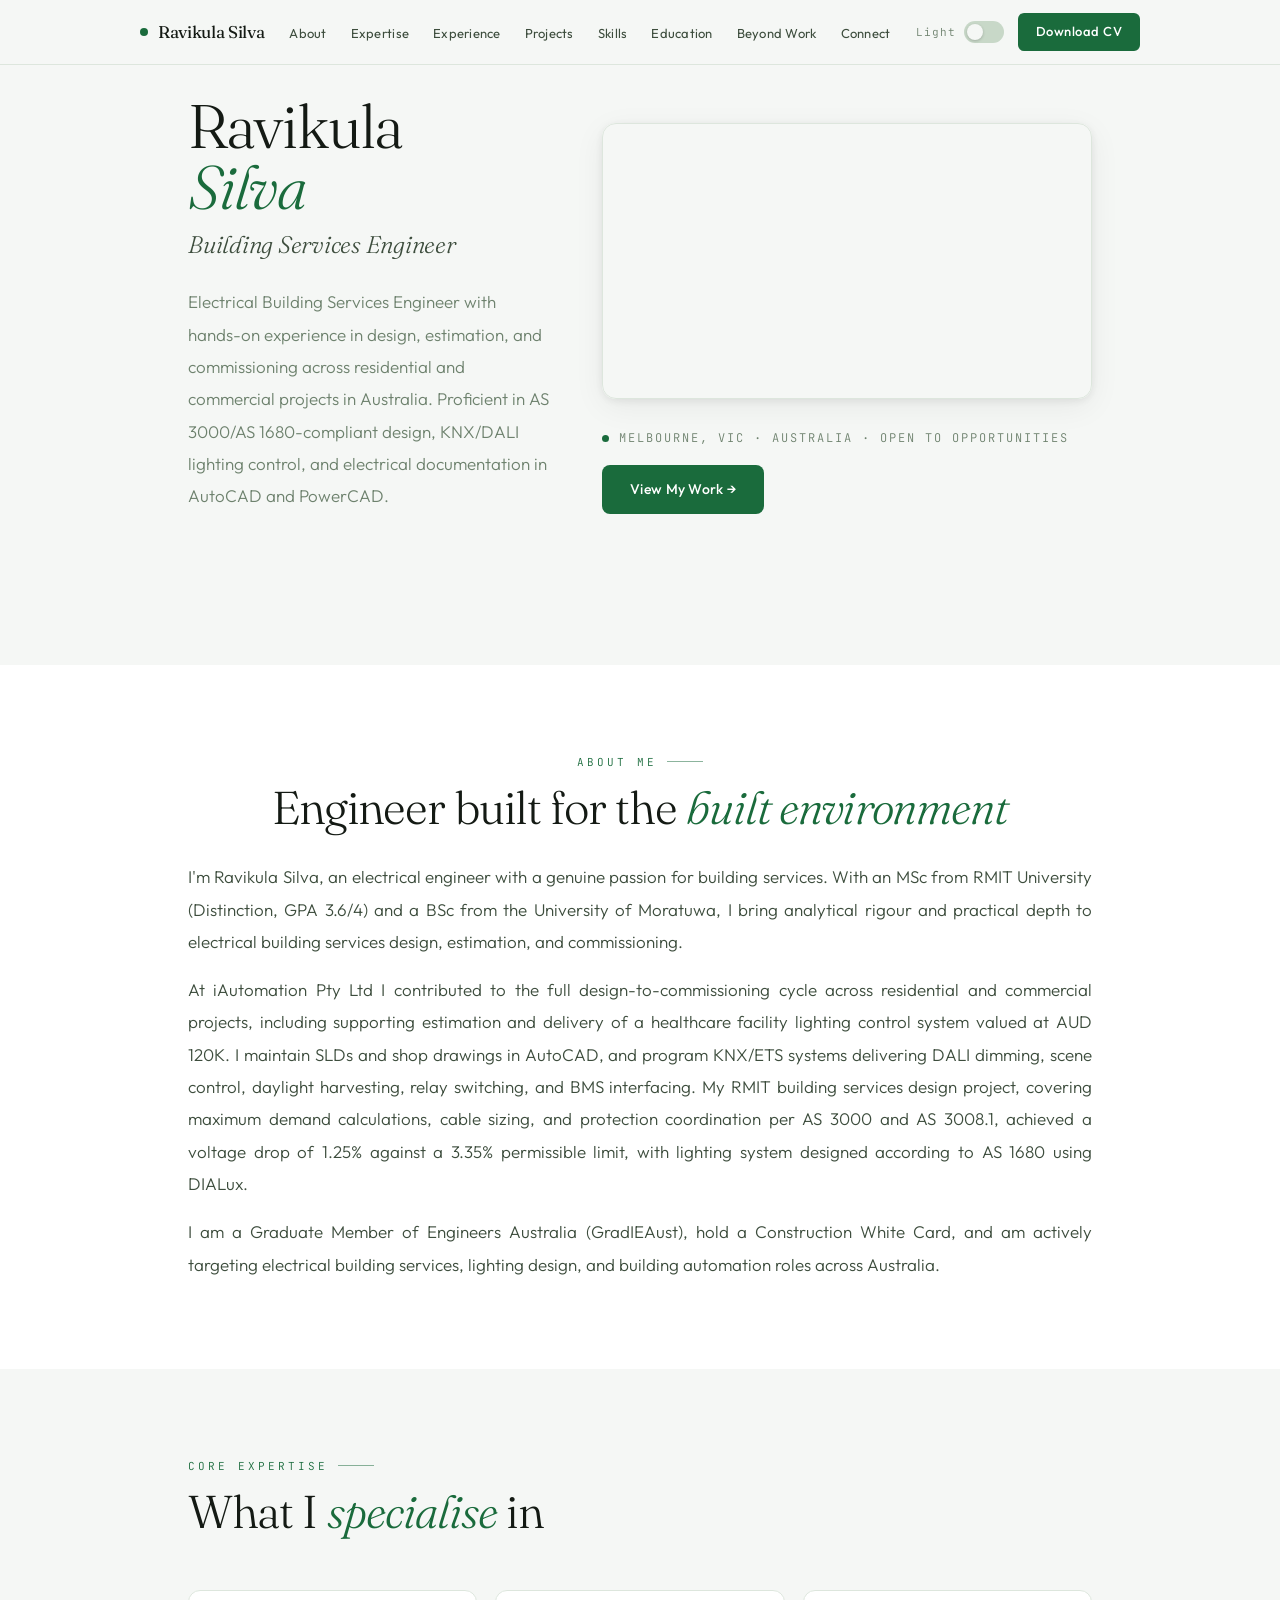
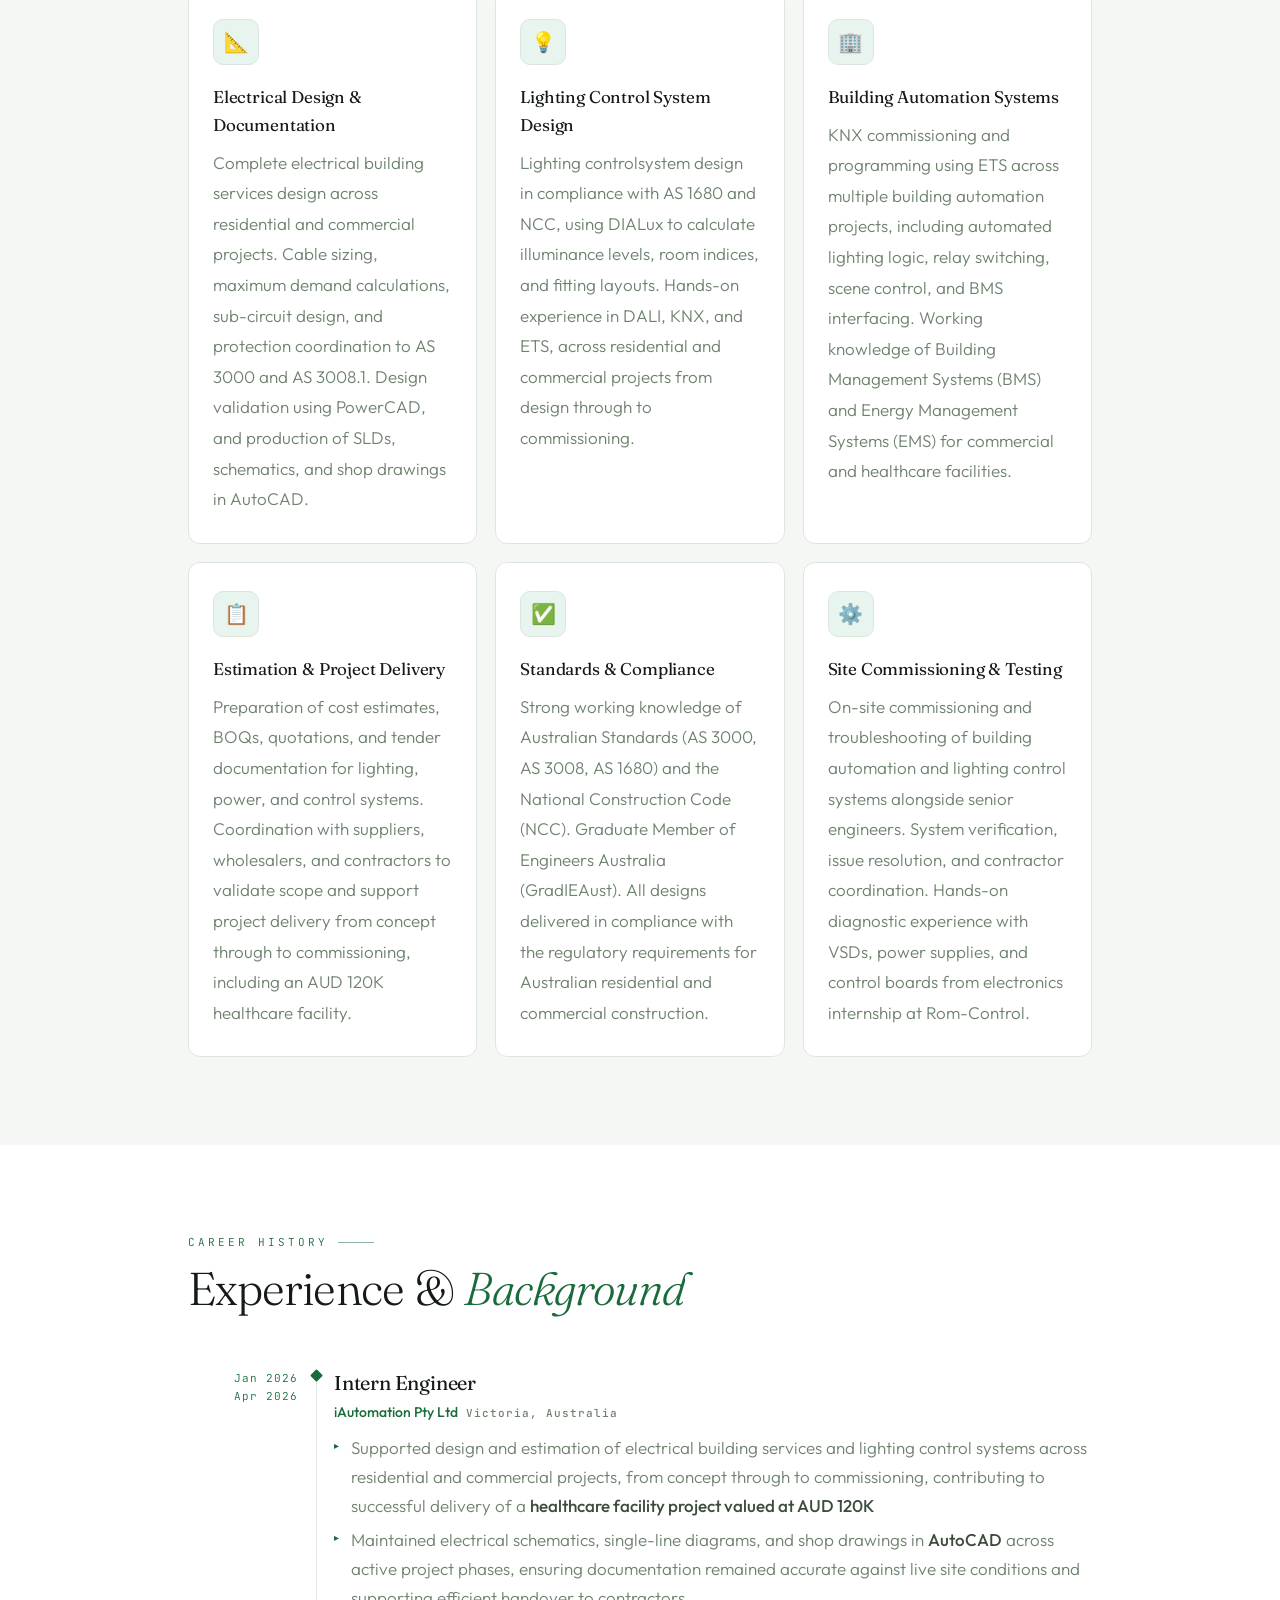
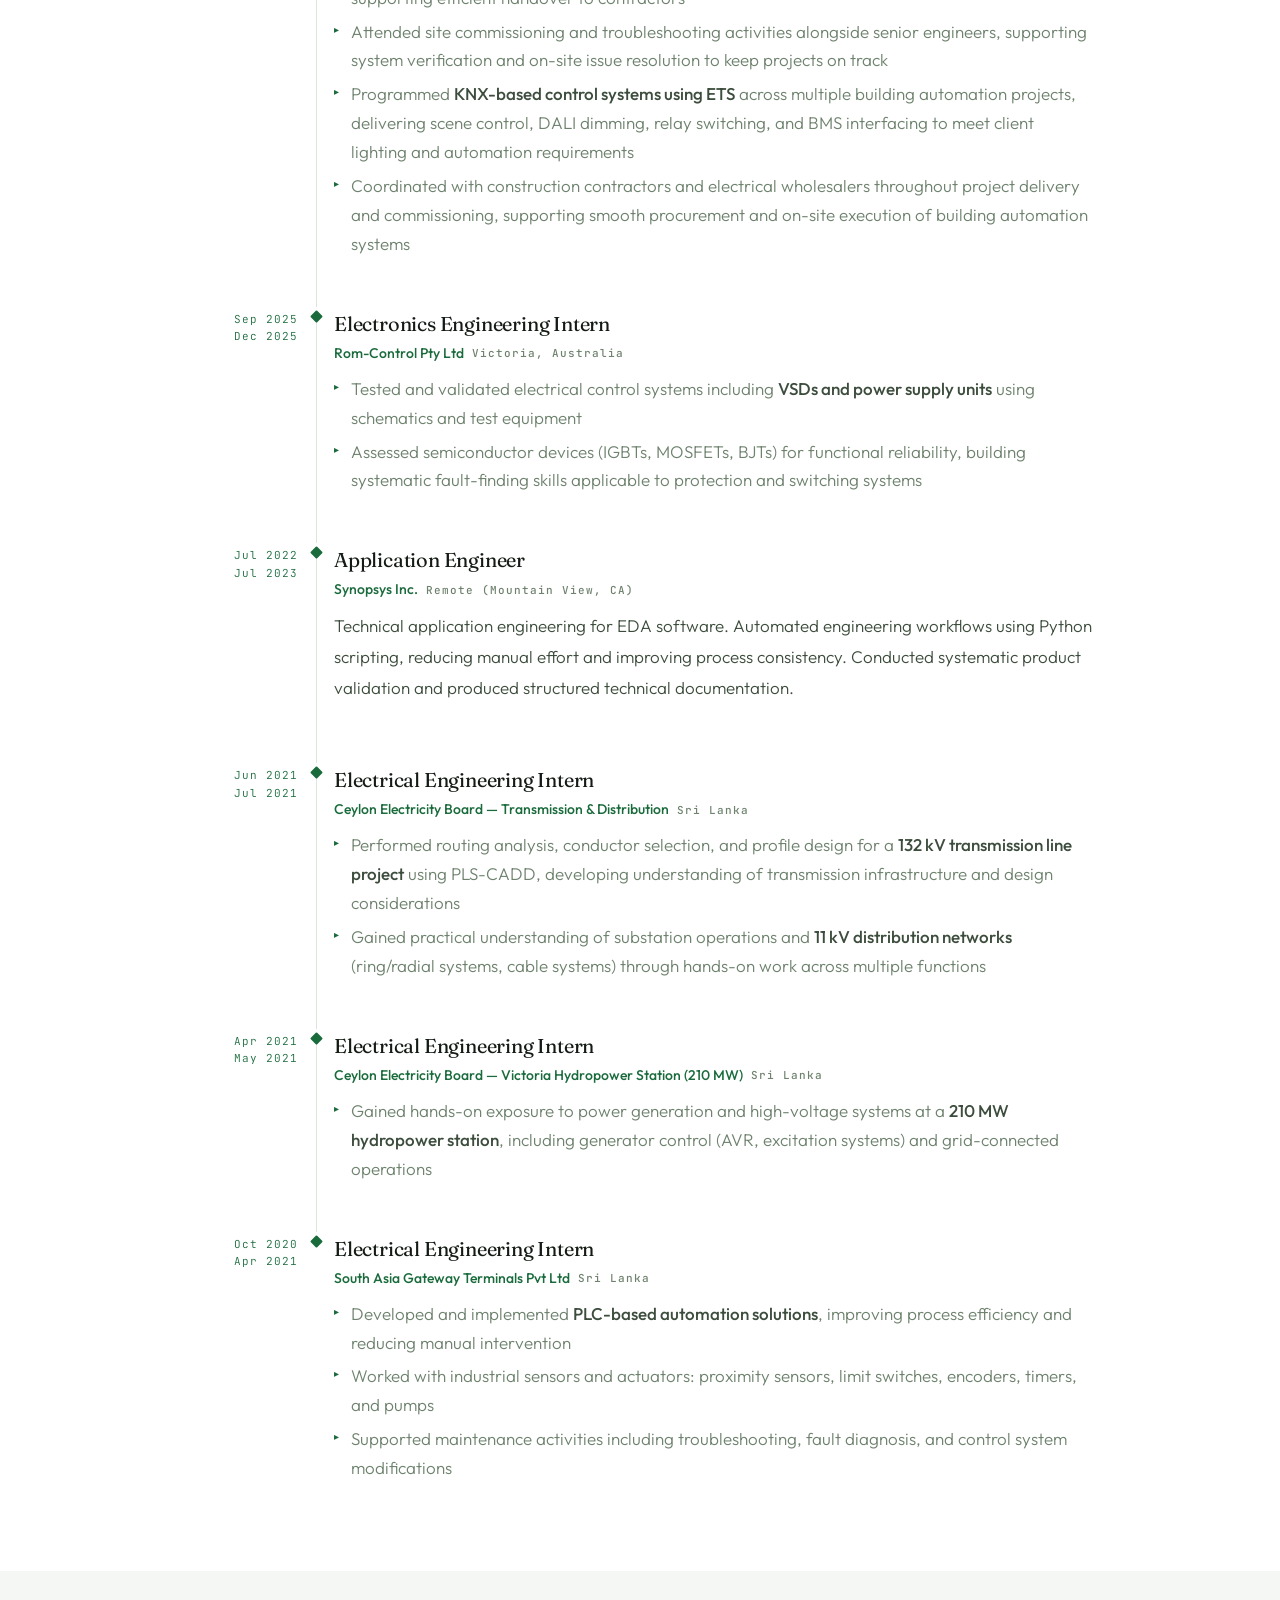
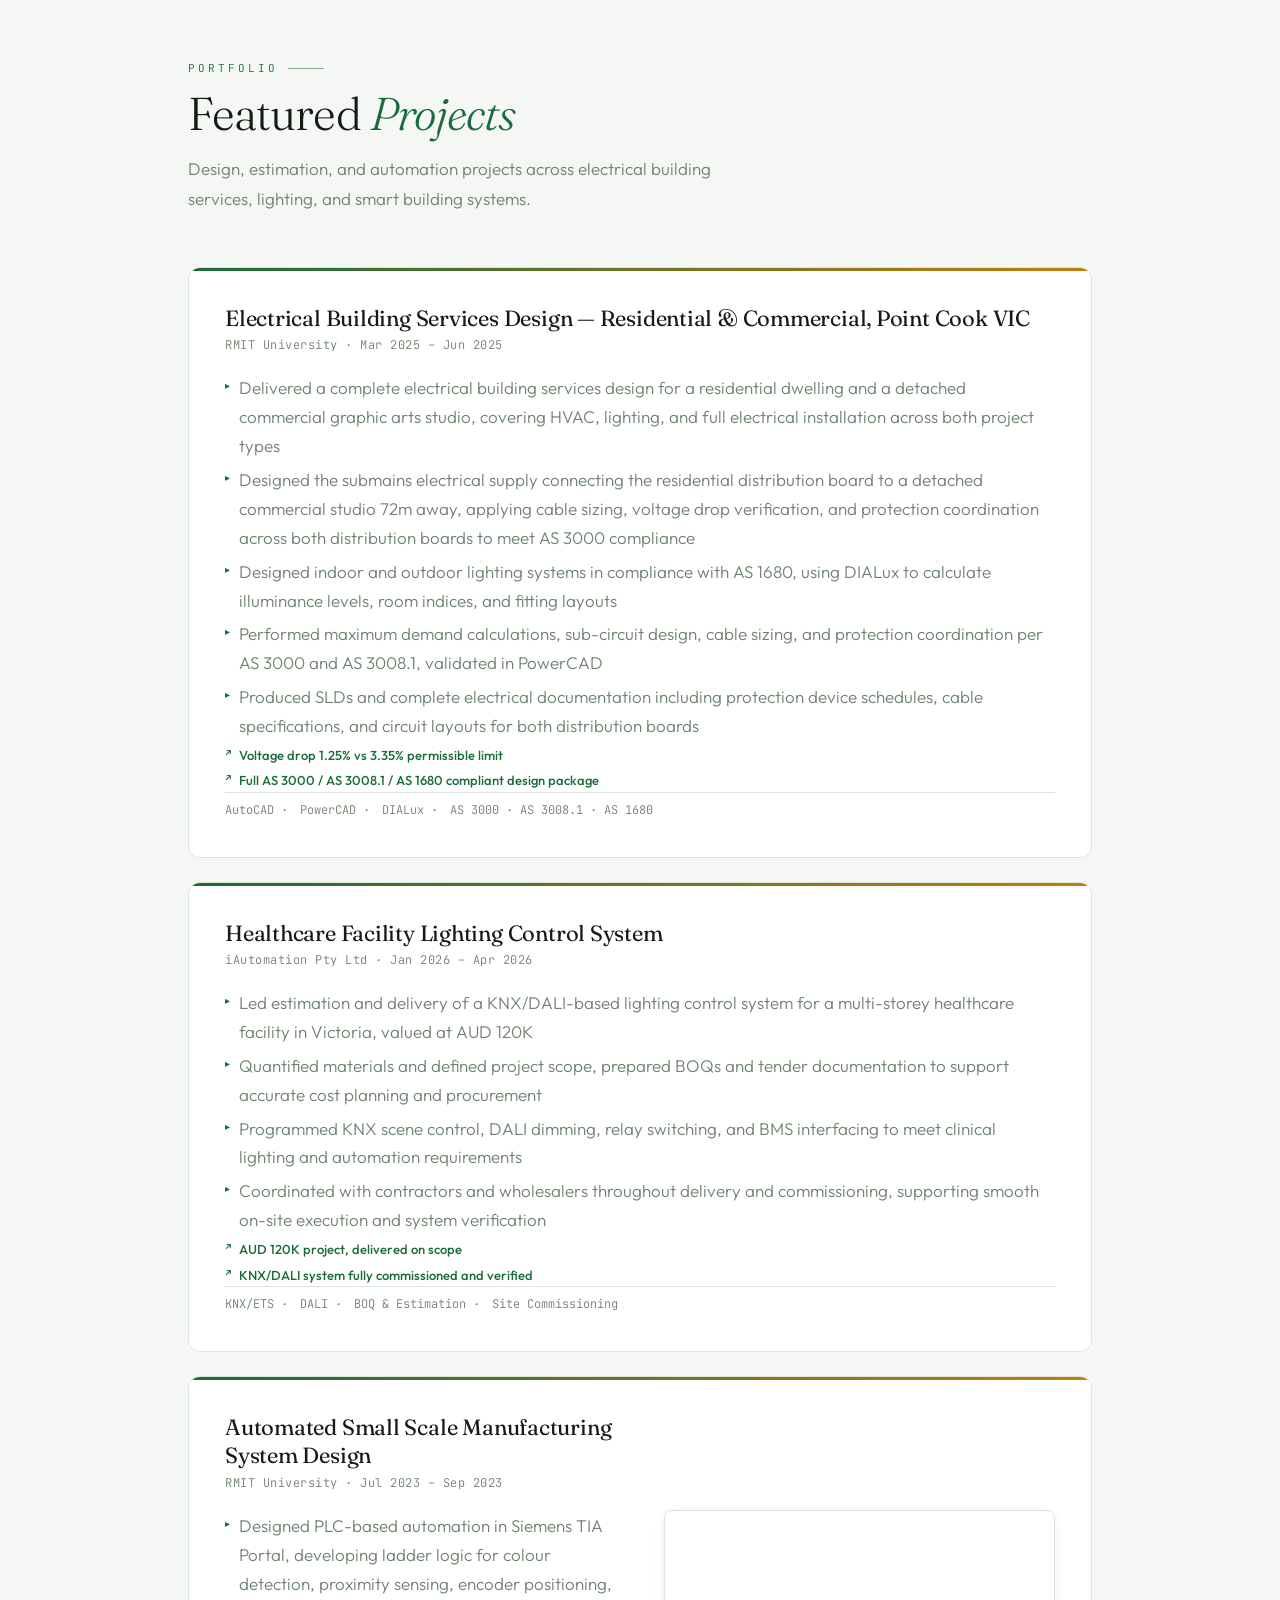
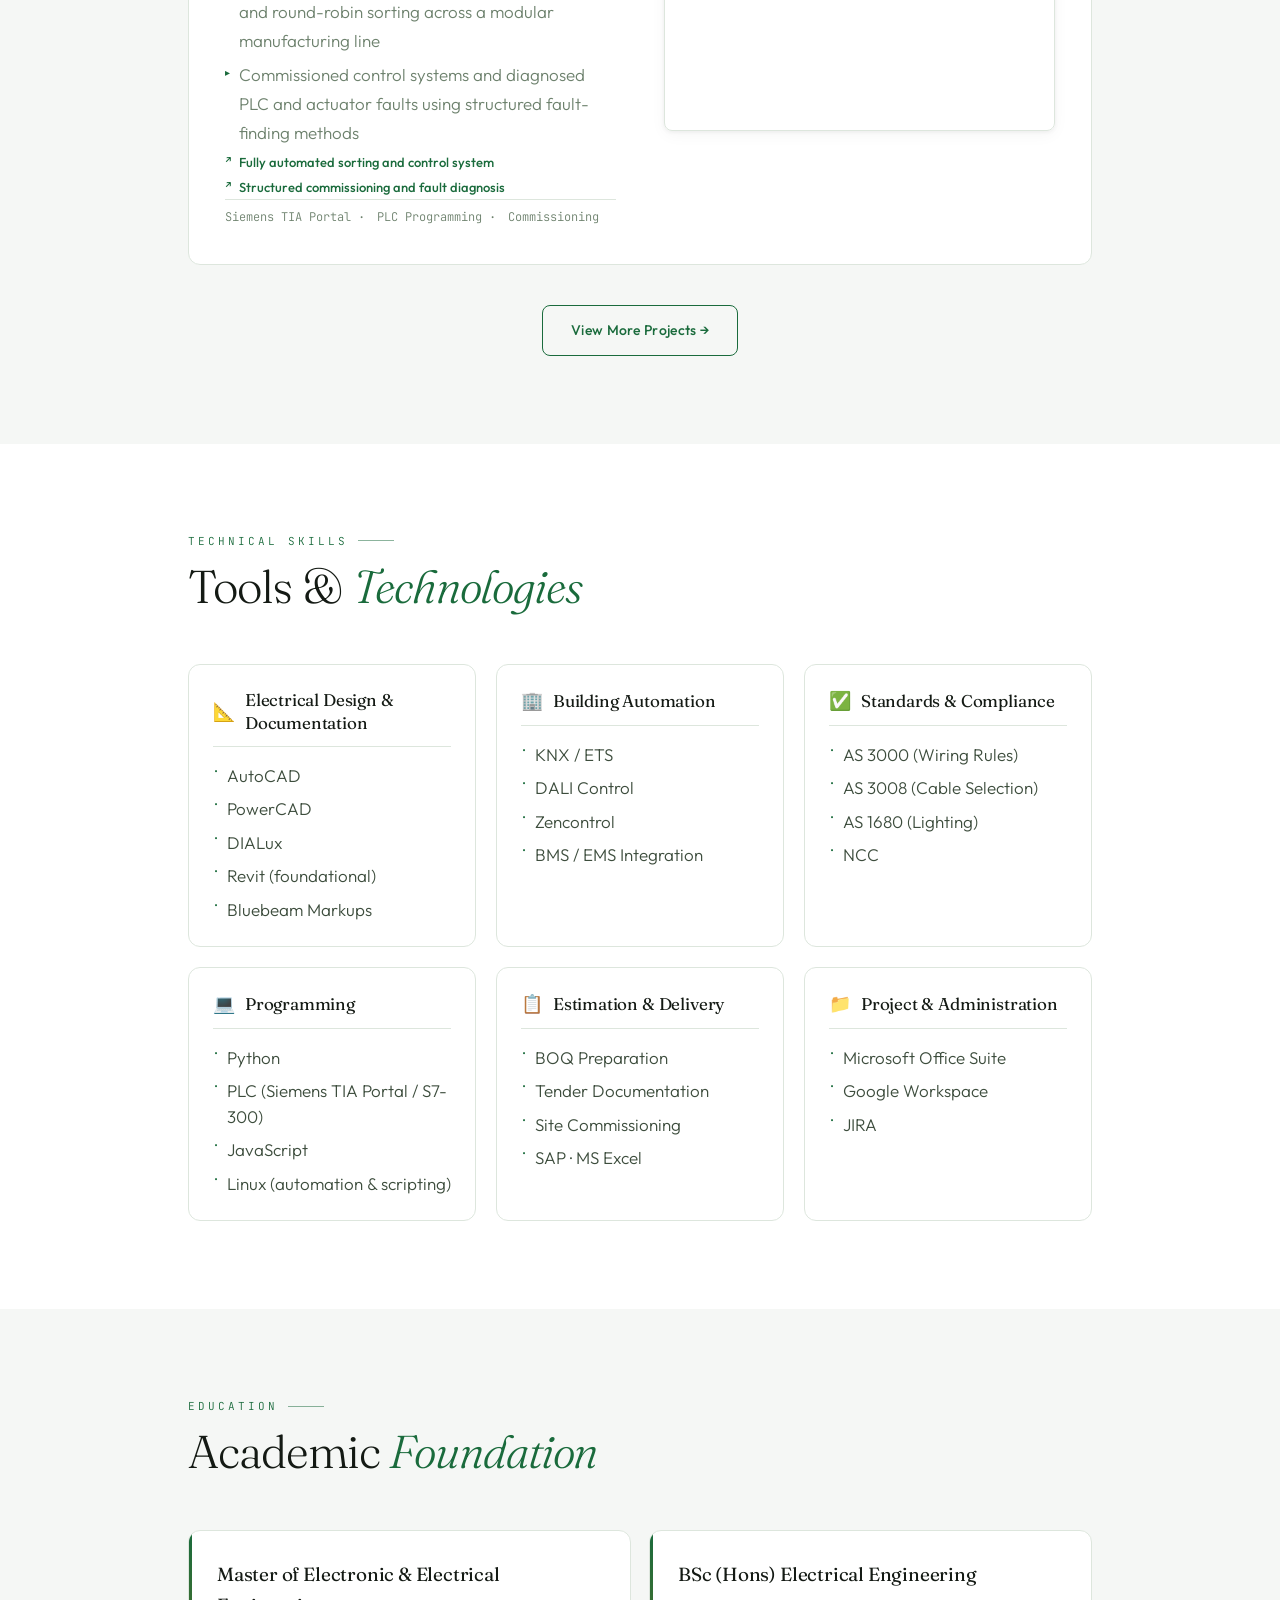
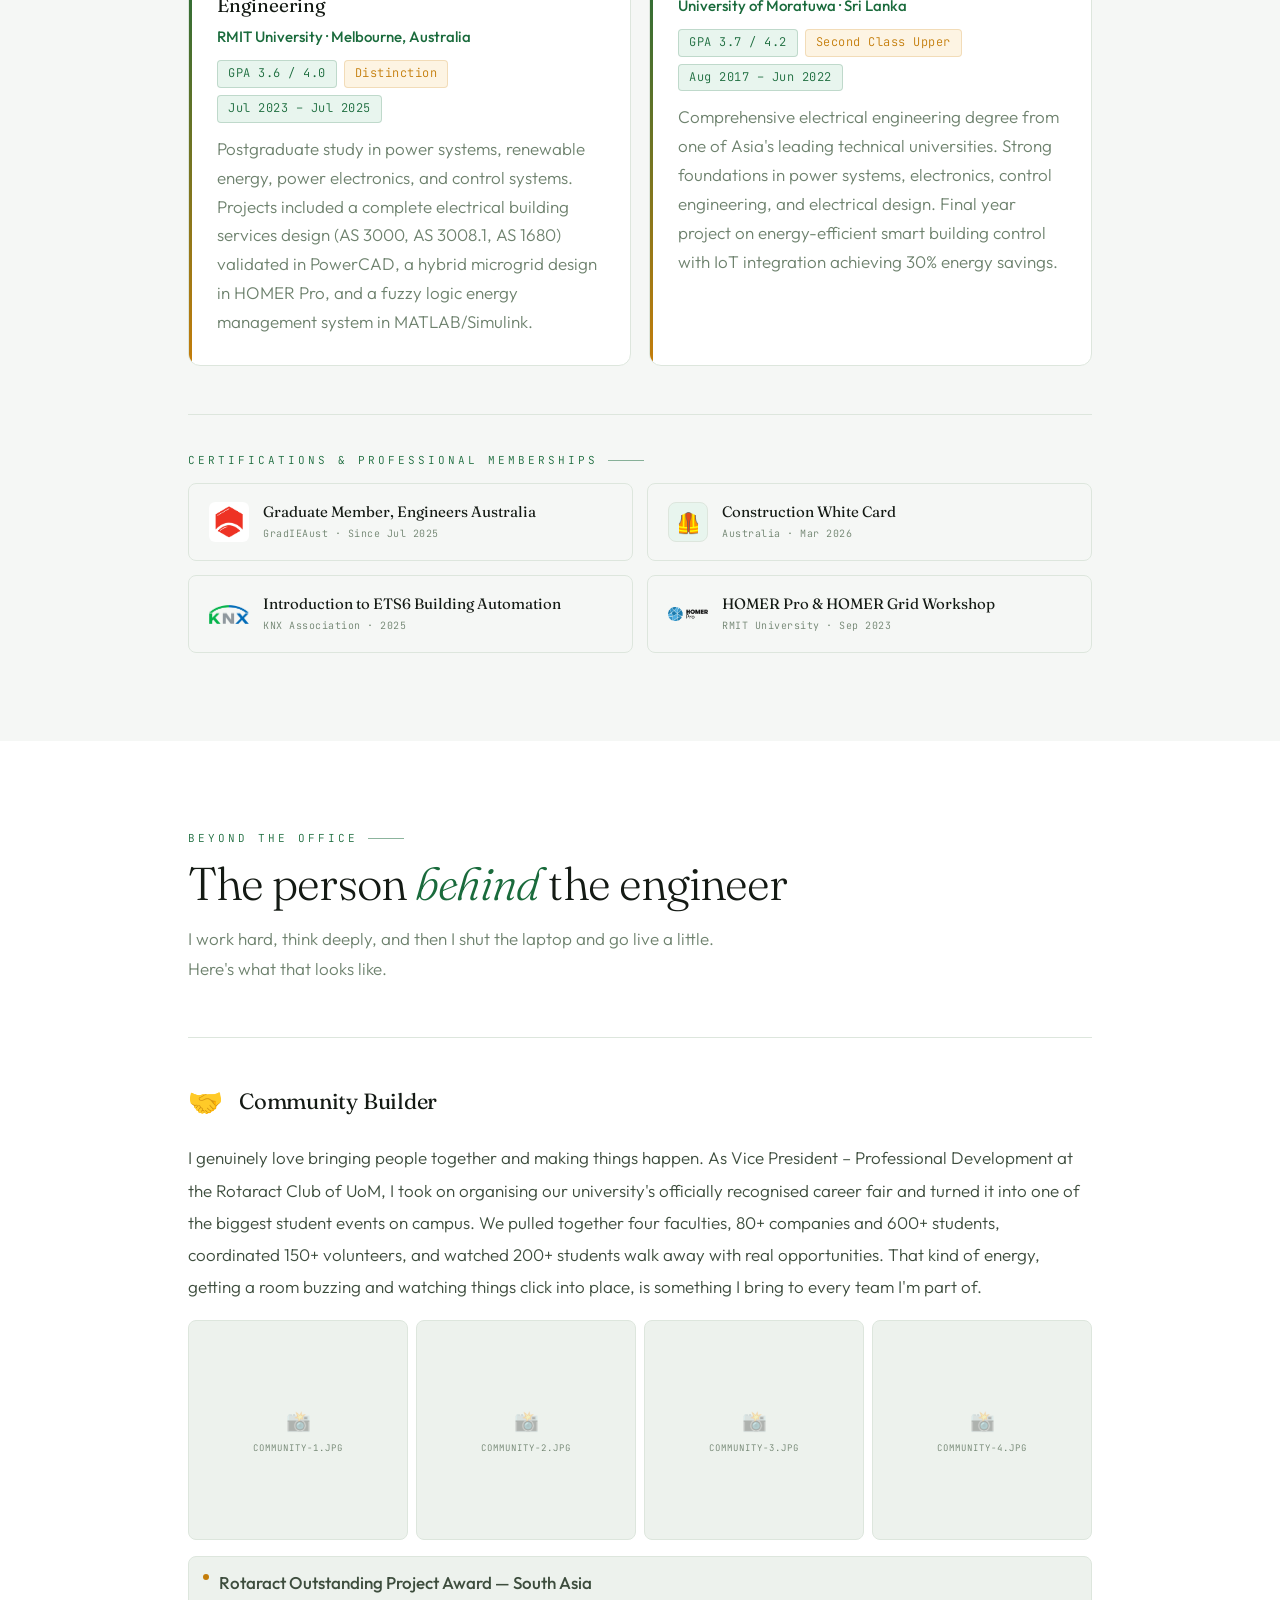
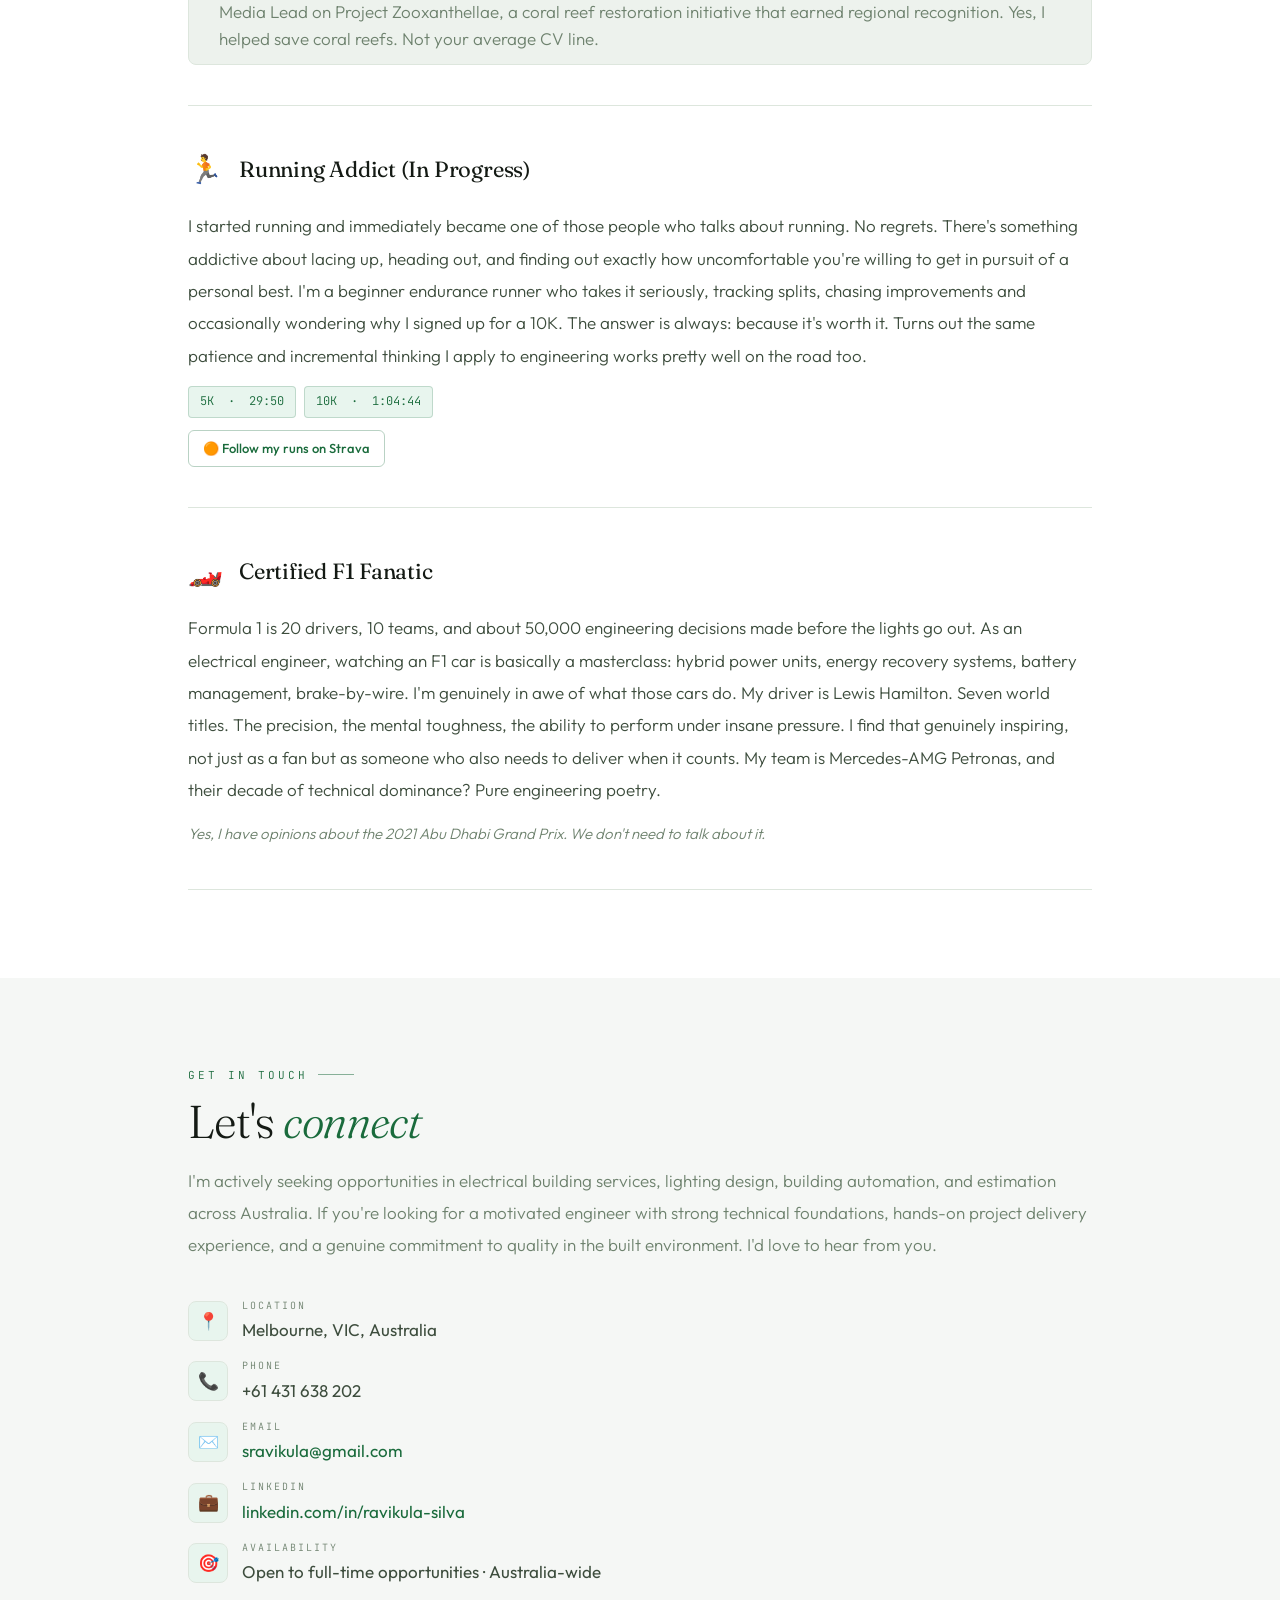
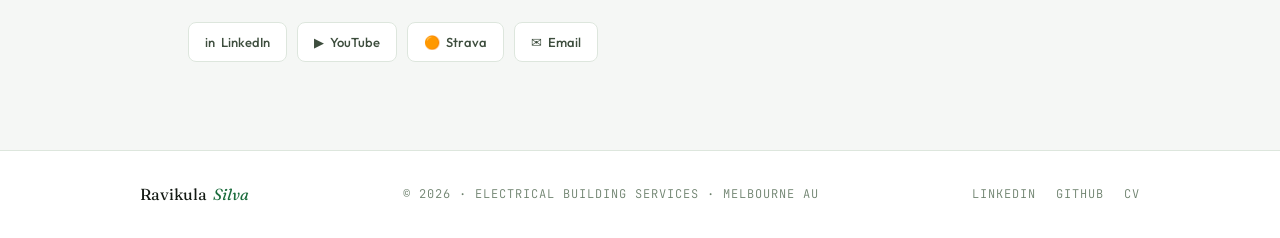
==== index.html @ 704f1482 "Remove GitHub link from connect section; replace mid-sentence em dashes" ====
<!DOCTYPE html>
<html lang="en" data-theme="light">
<head>
  <meta charset="UTF-8">
  <meta name="viewport" content="width=device-width, initial-scale=1.0">
  <title>Ravikula Silva — Electrical Building Services Engineer</title>
  <meta name="description" content="Ravikula Silva — Electrical Building Services Engineer. Melbourne, Australia. MSc RMIT Distinction. AutoCAD, DIALux, KNX/ETS, PowerCAD, AS 3000, AS 1680, NCC.">
  <link rel="preconnect" href="https://fonts.googleapis.com">
  <link href="https://fonts.googleapis.com/css2?family=Fraunces:ital,wght@0,300;0,400;0,600;1,300;1,400&family=Outfit:wght@300;400;500;600&family=JetBrains+Mono:wght@400;500&display=swap" rel="stylesheet">
  <link rel="stylesheet" href="styles.css">
</head>
<body>

<div id="prog"></div>

<!-- NAV -->
<nav id="mainNav">
  <div class="nav-inner">
    <a href="index.html" class="nav-logo" style="text-decoration:none;color:inherit">
      <div class="nav-logo-dot"></div>
      Ravikula Silva
    </a>
    <ul class="nav-links">
      <li><a href="#about">About</a></li>
      <li><a href="#expertise">Expertise</a></li>
      <li><a href="#experience">Experience</a></li>
      <li><a href="#projects">Projects</a></li>
      <li><a href="#skills">Skills</a></li>
      <li><a href="#education">Education</a></li>
      <li><a href="#beyond">Beyond Work</a></li>
      <li><a href="#connect">Connect</a></li>
    </ul>
    <div class="nav-right">
      <div class="theme-wrap">
        <span class="theme-lbl" id="themeLbl">Light</span>
        <button class="toggle" id="themeBtn" aria-label="Toggle theme"></button>
      </div>
      <a href="cv.pdf" target="_blank" class="nav-cv">Download CV</a>
      <button class="hamburger" id="ham" aria-label="Menu">
        <span></span><span></span><span></span>
      </button>
    </div>
  </div>
</nav>
<div class="mobile-nav" id="mobileNav">
  <a href="#about"      onclick="closeMob()">About</a>
  <a href="#expertise"  onclick="closeMob()">Expertise</a>
  <a href="#experience" onclick="closeMob()">Experience</a>
  <a href="#projects"   onclick="closeMob()">Projects</a>
  <a href="#skills"     onclick="closeMob()">Skills</a>
  <a href="#education"  onclick="closeMob()">Education</a>
  <a href="#beyond"     onclick="closeMob()">Beyond Work</a>
  <a href="#connect"    onclick="closeMob()">Connect</a>
</div>


<!-- HERO -->
<section style="padding-top:0" id="home">
  <div class="container">
    <div class="hero">
      <div class="hero-left">
        <h1 class="hero-name">Ravikula<br><em>Silva</em></h1>
        <p class="hero-role"> Building Services Engineer</p>
        <p class="hero-desc">Electrical Building Services Engineer with hands-on experience in design, estimation, and commissioning across residential and commercial projects in Australia. Proficient in AS 3000/AS 1680-compliant design, KNX/DALI lighting control, and electrical documentation in AutoCAD and PowerCAD.</p>
      </div>
      <div class="hero-right">
        <div class="hero-video-wrap">
          <iframe
            width="100%"
            style="aspect-ratio:16/9;display:block"
            src="https://www.youtube.com/embed/LkDC4Zc4NE4"
            frameborder="0"
            allow="accelerometer; autoplay; clipboard-write; encrypted-media; gyroscope; picture-in-picture"
            allowfullscreen>
          </iframe>
        </div>
        <div class="hero-video-footer">
          <div class="hero-eyebrow">
            <div class="loc-dot"></div>
            <span class="hero-eyebrow-txt">Melbourne, VIC · Australia · Open to opportunities</span>
          </div>
          <a href="#projects" class="btn-p">View My Work &rarr;</a>
        </div>
      </div>
    </div>
  </div>
</section>


<!-- ABOUT -->
<section class="about-bg" id="about">
  <div class="container">
    <div class="reveal">
      <div class="eyebrow">About Me</div>
      <h2 class="sec-title">Engineer built for the <em>built environment</em></h2>
    </div>
    <div class="about-text reveal" style="margin-top:28px; transition-delay:.1s">
      <p>I'm Ravikula Silva, an electrical engineer with a genuine passion for building services. With an MSc from RMIT University (Distinction, GPA 3.6/4) and a BSc from the University of Moratuwa, I bring analytical rigour and practical depth to electrical building services design, estimation, and commissioning.</p>
      <p>At iAutomation Pty Ltd I contributed to the full design-to-commissioning cycle across residential and commercial projects, including supporting estimation and delivery of a healthcare facility lighting control system valued at AUD 120K. I maintain SLDs and shop drawings in AutoCAD, and program KNX/ETS systems delivering DALI dimming, scene control, daylight harvesting, relay switching, and BMS interfacing. 
        My RMIT building services design project, covering maximum demand calculations, cable sizing, and protection coordination per AS 3000 and AS 3008.1, achieved a voltage drop of 1.25% against a 3.35% permissible limit, with lighting system designed according to AS 1680 using DIALux.</p>
      <p>I am a Graduate Member of Engineers Australia (GradIEAust), hold a Construction White Card, and am actively targeting electrical building services, lighting design, and building automation roles across Australia.</p>
    </div>
  </div>
</section>


<!-- EXPERTISE -->
<section class="exp-bg" id="expertise">
  <div class="container">
    <div class="reveal">
      <div class="eyebrow">Core Expertise</div>
      <h2 class="sec-title">What I <em>specialise</em> in</h2>
    </div>
    <div class="exp-grid">
      <div class="exp-card reveal">
        <div class="exp-icon">📐</div>
        <div class="exp-title">Electrical Design &amp; Documentation</div>
        <p class="exp-desc">Complete electrical building services design across residential and commercial projects. Cable sizing, maximum demand calculations, sub-circuit design, and protection coordination to AS 3000 and AS 3008.1. Design validation using PowerCAD, and production of SLDs, schematics, and shop drawings in AutoCAD.</p>
      </div>
      <div class="exp-card reveal" style="transition-delay:.08s">
        <div class="exp-icon">💡</div>
        <div class="exp-title">Lighting Control System Design</div>
        <p class="exp-desc">Lighting controlsystem design in compliance with AS 1680 and NCC, using DIALux to calculate illuminance levels, room indices, and fitting layouts. Hands-on experience in DALI, KNX, and ETS, across residential and commercial projects from design through to commissioning.</p>
      </div>
      <div class="exp-card reveal" style="transition-delay:.16s">
        <div class="exp-icon">🏢</div>
        <div class="exp-title">Building Automation Systems</div>
        <p class="exp-desc">KNX commissioning and programming using ETS across multiple building automation projects, including automated lighting logic, relay switching, scene control, and BMS interfacing. Working knowledge of Building Management Systems (BMS) and Energy Management Systems (EMS) for commercial and healthcare facilities.</p>
      </div>
      <div class="exp-card reveal" style="transition-delay:.04s">
        <div class="exp-icon">📋</div>
        <div class="exp-title">Estimation &amp; Project Delivery</div>
        <p class="exp-desc">Preparation of cost estimates, BOQs, quotations, and tender documentation for lighting, power, and control systems. Coordination with suppliers, wholesalers, and contractors to validate scope and support project delivery from concept through to commissioning, including an AUD 120K healthcare facility.</p>
      </div>
      <div class="exp-card reveal" style="transition-delay:.12s">
        <div class="exp-icon">✅</div>
        <div class="exp-title">Standards &amp; Compliance</div>
        <p class="exp-desc">Strong working knowledge of Australian Standards (AS 3000, AS 3008, AS 1680) and the National Construction Code (NCC). Graduate Member of Engineers Australia (GradIEAust). All designs delivered in compliance with the regulatory requirements for Australian residential and commercial construction.</p>
      </div>
      <div class="exp-card reveal" style="transition-delay:.20s">
        <div class="exp-icon">⚙️</div>
        <div class="exp-title">Site Commissioning &amp; Testing</div>
        <p class="exp-desc">On-site commissioning and troubleshooting of building automation and lighting control systems alongside senior engineers. System verification, issue resolution, and contractor coordination. Hands-on diagnostic experience with VSDs, power supplies, and control boards from electronics internship at Rom-Control.</p>
      </div>
    </div>
  </div>
</section>


<!-- EXPERIENCE -->
<section class="tl-bg" id="experience">
  <div class="container">
    <div class="reveal">
      <div class="eyebrow">Career History</div>
      <h2 class="sec-title">Experience &amp; <em>Background</em></h2>
    </div>
    <div class="timeline">

      <div class="tl-item reveal">
        <div class="tl-left">
          <div class="tl-date">Jan 2026<br>Apr 2026</div>
          <div class="tl-diamond"></div>
        </div>
        <div class="tl-right">
          <div class="tl-role">Intern Engineer</div>
          <div class="tl-company">iAutomation Pty Ltd <span class="tl-loc">Victoria, Australia</span></div>
          <div class="tl-pts">
            <div class="tl-pt">Supported design and estimation of electrical building services and lighting control systems across residential and commercial projects, from concept through to commissioning, contributing to successful delivery of a <strong>healthcare facility project valued at AUD 120K</strong></div>
            <div class="tl-pt">Maintained electrical schematics, single-line diagrams, and shop drawings in <strong>AutoCAD</strong> across active project phases, ensuring documentation remained accurate against live site conditions and supporting efficient handover to contractors</div>
            <div class="tl-pt">Attended site commissioning and troubleshooting activities alongside senior engineers, supporting system verification and on-site issue resolution to keep projects on track</div>
            <div class="tl-pt">Programmed <strong>KNX-based control systems using ETS</strong> across multiple building automation projects, delivering scene control, DALI dimming, relay switching, and BMS interfacing to meet client lighting and automation requirements</div>
            <div class="tl-pt">Coordinated with construction contractors and electrical wholesalers throughout project delivery and commissioning, supporting smooth procurement and on-site execution of building automation systems</div>
          </div>
        </div>
      </div>

      <div class="tl-item reveal">
        <div class="tl-left">
          <div class="tl-date">Sep 2025<br>Dec 2025</div>
          <div class="tl-diamond"></div>
        </div>
        <div class="tl-right">
          <div class="tl-role">Electronics Engineering Intern</div>
          <div class="tl-company">Rom-Control Pty Ltd <span class="tl-loc">Victoria, Australia</span></div>
          <div class="tl-pts">
            <div class="tl-pt">Tested and validated electrical control systems including <strong>VSDs and power supply units</strong> using schematics and test equipment</div>
            <div class="tl-pt">Assessed semiconductor devices (IGBTs, MOSFETs, BJTs) for functional reliability, building systematic fault-finding skills applicable to protection and switching systems</div>
          </div>
        </div>
      </div>

      <div class="tl-item reveal">
        <div class="tl-left">
          <div class="tl-date">Jul 2022<br>Jul 2023</div>
          <div class="tl-diamond"></div>
        </div>
        <div class="tl-right">
          <div class="tl-role">Application Engineer</div>
          <div class="tl-company">Synopsys Inc. <span class="tl-loc">Remote (Mountain View, CA)</span></div>
          <p class="tl-desc">Technical application engineering for EDA software. Automated engineering workflows using Python scripting, reducing manual effort and improving process consistency. Conducted systematic product validation and produced structured technical documentation.</p>
        </div>
      </div>

      <div class="tl-item reveal">
        <div class="tl-left">
          <div class="tl-date">Jun 2021<br>Jul 2021</div>
          <div class="tl-diamond"></div>
        </div>
        <div class="tl-right">
          <div class="tl-role">Electrical Engineering Intern</div>
          <div class="tl-company">Ceylon Electricity Board — Transmission &amp; Distribution <span class="tl-loc">Sri Lanka</span></div>
          <div class="tl-pts">
            <div class="tl-pt">Performed routing analysis, conductor selection, and profile design for a <strong>132 kV transmission line project</strong> using PLS-CADD, developing understanding of transmission infrastructure and design considerations</div>
            <div class="tl-pt">Gained practical understanding of substation operations and <strong>11 kV distribution networks</strong> (ring/radial systems, cable systems) through hands-on work across multiple functions</div>
          </div>
        </div>
      </div>

      <div class="tl-item reveal">
        <div class="tl-left">
          <div class="tl-date">Apr 2021<br>May 2021</div>
          <div class="tl-diamond"></div>
        </div>
        <div class="tl-right">
          <div class="tl-role">Electrical Engineering Intern</div>
          <div class="tl-company">Ceylon Electricity Board — Victoria Hydropower Station (210 MW) <span class="tl-loc">Sri Lanka</span></div>
          <div class="tl-pts">
            <div class="tl-pt">Gained hands-on exposure to power generation and high-voltage systems at a <strong>210 MW hydropower station</strong>, including generator control (AVR, excitation systems) and grid-connected operations</div>
          </div>
        </div>
      </div>

      <div class="tl-item reveal">
        <div class="tl-left">
          <div class="tl-date">Oct 2020<br>Apr 2021</div>
          <div class="tl-diamond"></div>
        </div>
        <div class="tl-right">
          <div class="tl-role">Electrical Engineering Intern</div>
          <div class="tl-company">South Asia Gateway Terminals Pvt Ltd <span class="tl-loc">Sri Lanka</span></div>
          <div class="tl-pts">
            <div class="tl-pt">Developed and implemented <strong>PLC-based automation solutions</strong>, improving process efficiency and reducing manual intervention</div>
            <div class="tl-pt">Worked with industrial sensors and actuators: proximity sensors, limit switches, encoders, timers, and pumps</div>
            <div class="tl-pt">Supported maintenance activities including troubleshooting, fault diagnosis, and control system modifications</div>
          </div>
        </div>
      </div>

    </div>
  </div>
</section>


<!-- PROJECTS -->
<section class="proj-bg" id="projects">
  <div class="container">
    <div class="reveal">
      <div class="eyebrow">Portfolio</div>
      <h2 class="sec-title">Featured <em>Projects</em></h2>
      <p class="sec-sub">Design, estimation, and automation projects across electrical building services, lighting, and smart building systems.</p>
    </div>
    <div class="feat-list">

      <!-- 01 — Electrical Building Services Design -->
      <div class="feat-item feat-item--full reveal">
        <div class="feat-content">
<div class="feat-title">Electrical Building Services Design — Residential &amp; Commercial, Point Cook VIC</div>
          <div class="feat-origin">RMIT University · Mar 2025 – Jun 2025</div>
          <div class="proj-bullets">
            <div class="proj-bullet">Delivered a complete electrical building services design for a residential dwelling and a detached commercial graphic arts studio, covering HVAC, lighting, and full electrical installation across both project types</div>
            <div class="proj-bullet">Designed the submains electrical supply connecting the residential distribution board to a detached commercial studio 72m away, applying cable sizing, voltage drop verification, and protection coordination across both distribution boards to meet AS 3000 compliance</div>
            <div class="proj-bullet">Designed indoor and outdoor lighting systems in compliance with AS 1680, using DIALux to calculate illuminance levels, room indices, and fitting layouts</div>
            <div class="proj-bullet">Performed maximum demand calculations, sub-circuit design, cable sizing, and protection coordination per AS 3000 and AS 3008.1, validated in PowerCAD</div>
            <div class="proj-bullet">Produced SLDs and complete electrical documentation including protection device schedules, cable specifications, and circuit layouts for both distribution boards</div>
          </div>
          <div class="proj-outcomes">
            <div class="proj-outcome">Voltage drop 1.25% vs 3.35% permissible limit</div>
            <div class="proj-outcome">Full AS 3000 / AS 3008.1 / AS 1680 compliant design package</div>
          </div>
          <div class="proj-tools">
            <span class="proj-tool">AutoCAD&nbsp;·&nbsp;</span>
            <span class="proj-tool">PowerCAD&nbsp;·&nbsp;</span>
            <span class="proj-tool">DIALux&nbsp;·&nbsp;</span>
            <span class="proj-tool">AS 3000 · AS 3008.1 · AS 1680</span>
          </div>
        </div>
      </div>

      <!-- 02 — Healthcare Facility Lighting Control -->
      <div class="feat-item feat-item--full reveal">
        <div class="feat-content">
<div class="feat-title">Healthcare Facility Lighting Control System</div>
          <div class="feat-origin">iAutomation Pty Ltd · Jan 2026 – Apr 2026</div>
          <div class="proj-bullets">
            <div class="proj-bullet">Led estimation and delivery of a KNX/DALI-based lighting control system for a multi-storey healthcare facility in Victoria, valued at AUD 120K</div>
            <div class="proj-bullet">Quantified materials and defined project scope, prepared BOQs and tender documentation to support accurate cost planning and procurement</div>
            <div class="proj-bullet">Programmed KNX scene control, DALI dimming, relay switching, and BMS interfacing to meet clinical lighting and automation requirements</div>
            <div class="proj-bullet">Coordinated with contractors and wholesalers throughout delivery and commissioning, supporting smooth on-site execution and system verification</div>
          </div>
          <div class="proj-outcomes">
            <div class="proj-outcome">AUD 120K project, delivered on scope</div>
            <div class="proj-outcome">KNX/DALI system fully commissioned and verified</div>
          </div>
          <div class="proj-tools">
            <span class="proj-tool">KNX/ETS&nbsp;·&nbsp;</span>
            <span class="proj-tool">DALI&nbsp;·&nbsp;</span>
            <span class="proj-tool">BOQ &amp; Estimation&nbsp;·&nbsp;</span>
            <span class="proj-tool">Site Commissioning</span>
          </div>
        </div>
      </div>

      <!-- 03 — Automated Manufacturing System -->
      <div class="feat-item reveal">
        <div class="feat-content">
<div class="feat-title">Automated Small Scale Manufacturing System Design</div>
          <div class="feat-origin">RMIT University · Jul 2023 – Sep 2023</div>
          <div class="proj-bullets">
            <div class="proj-bullet">Designed PLC-based automation in Siemens TIA Portal, developing ladder logic for colour detection, proximity sensing, encoder positioning, and round-robin sorting across a modular manufacturing line</div>
            <div class="proj-bullet">Commissioned control systems and diagnosed PLC and actuator faults using structured fault-finding methods</div>
          </div>
          <div class="proj-outcomes">
            <div class="proj-outcome">Fully automated sorting and control system</div>
            <div class="proj-outcome">Structured commissioning and fault diagnosis</div>
          </div>
          <div class="proj-tools">
            <span class="proj-tool">Siemens TIA Portal&nbsp;·&nbsp;</span>
            <span class="proj-tool">PLC Programming&nbsp;·&nbsp;</span>
            <span class="proj-tool">Commissioning</span>
          </div>
        </div>
        <div class="feat-media">
          <div class="feat-video-wrap">
            <iframe
              width="100%"
              style="aspect-ratio:16/9;display:block"
              src="https://www.youtube.com/embed/azpqjwM5gmY"
              frameborder="0"
              allow="accelerometer; autoplay; clipboard-write; encrypted-media; gyroscope; picture-in-picture"
              allowfullscreen>
            </iframe>
          </div>
        </div>
      </div>

    </div>

    <div class="proj-more reveal">
      <a href="projects.html" class="btn-outline">View More Projects &rarr;</a>
    </div>

  </div>
</section>


<!-- SKILLS -->
<section class="skills-bg" id="skills">
  <div class="container">
    <div class="reveal">
      <div class="eyebrow">Technical Skills</div>
      <h2 class="sec-title">Tools &amp; <em>Technologies</em></h2>
    </div>
    <div class="tools-grid">

      <div class="tool-card reveal">
        <div class="tool-cat"><span class="tool-cat-icon">📐</span>Electrical Design &amp; Documentation</div>
        <div class="tool-list">
          <div class="tool-item">AutoCAD</div>
          <div class="tool-item">PowerCAD</div>
          <div class="tool-item">DIALux</div>
          <div class="tool-item">Revit (foundational)</div>
          <div class="tool-item">Bluebeam Markups</div>
        </div>
      </div>

      <div class="tool-card reveal" style="transition-delay:.07s">
        <div class="tool-cat"><span class="tool-cat-icon">🏢</span>Building Automation</div>
        <div class="tool-list">
          <div class="tool-item">KNX / ETS</div>
          <div class="tool-item">DALI Control</div>
          <div class="tool-item">Zencontrol</div>
          <div class="tool-item">BMS / EMS Integration</div>
        </div>
      </div>

      <div class="tool-card reveal" style="transition-delay:.14s">
        <div class="tool-cat"><span class="tool-cat-icon">✅</span>Standards &amp; Compliance</div>
        <div class="tool-list">
          <div class="tool-item">AS 3000 (Wiring Rules)</div>
          <div class="tool-item">AS 3008 (Cable Selection)</div>
          <div class="tool-item">AS 1680 (Lighting)</div>
          <div class="tool-item">NCC</div>
        </div>
      </div>

      <div class="tool-card reveal" style="transition-delay:.03s">
        <div class="tool-cat"><span class="tool-cat-icon">💻</span>Programming</div>
        <div class="tool-list">
          <div class="tool-item">Python</div>
          <div class="tool-item">PLC (Siemens TIA Portal / S7-300)</div>
          <div class="tool-item">JavaScript</div>
          <div class="tool-item">Linux (automation &amp; scripting)</div>
        </div>
      </div>

      <div class="tool-card reveal" style="transition-delay:.10s">
        <div class="tool-cat"><span class="tool-cat-icon">📋</span>Estimation &amp; Delivery</div>
        <div class="tool-list">
          <div class="tool-item">BOQ Preparation</div>
          <div class="tool-item">Tender Documentation</div>
          <div class="tool-item">Site Commissioning</div>
          <div class="tool-item">SAP · MS Excel</div>
        </div>
      </div>

      <div class="tool-card reveal" style="transition-delay:.17s">
        <div class="tool-cat"><span class="tool-cat-icon">📁</span>Project &amp; Administration</div>
        <div class="tool-list">
          <div class="tool-item">Microsoft Office Suite</div>
          <div class="tool-item">Google Workspace</div>
          <div class="tool-item">JIRA</div>
        </div>
      </div>

    </div>
  </div>
</section>


<!-- EDUCATION -->
<section class="edu-bg" id="education">
  <div class="container">
    <div class="reveal">
      <div class="eyebrow">Education</div>
      <h2 class="sec-title">Academic <em>Foundation</em></h2>
    </div>
    <div class="edu-grid">
      <div class="edu-card reveal">
        <div class="edu-degree">Master of Electronic &amp; Electrical Engineering</div>
        <div class="edu-uni">RMIT University · Melbourne, Australia</div>
        <div class="edu-meta">
          <span class="edu-badge">GPA 3.6 / 4.0</span>
          <span class="edu-badge gold">Distinction</span>
          <span class="edu-badge">Jul 2023 – Jul 2025</span>
        </div>
        <div class="edu-detail">Postgraduate study in power systems, renewable energy, power electronics, and control systems. Projects included a complete electrical building services design (AS 3000, AS 3008.1, AS 1680) validated in PowerCAD, a hybrid microgrid design in HOMER Pro, and a fuzzy logic energy management system in MATLAB/Simulink.</div>
      </div>
      <div class="edu-card reveal" style="transition-delay:.15s">
        <div class="edu-degree">BSc (Hons) Electrical Engineering</div>
        <div class="edu-uni">University of Moratuwa · Sri Lanka</div>
        <div class="edu-meta">
          <span class="edu-badge">GPA 3.7 / 4.2</span>
          <span class="edu-badge gold">Second Class Upper</span>
          <span class="edu-badge">Aug 2017 – Jun 2022</span>
        </div>
        <div class="edu-detail">Comprehensive electrical engineering degree from one of Asia's leading technical universities. Strong foundations in power systems, electronics, control engineering, and electrical design. Final year project on energy-efficient smart building control with IoT integration achieving 30% energy savings.</div>
      </div>
    </div>
    <div class="certs-wrap reveal" style="transition-delay:.1s">
      <div class="eyebrow">Certifications &amp; Professional Memberships</div>
      <div class="certs-grid">
        <div class="cert-card">
          <div class="cert-icon" style="background:none;border:none;padding:0">
            <img src="images/EA.png" alt="Engineers Australia" style="width:40px;height:40px;object-fit:contain;border-radius:6px">
          </div>
          <div>
            <div class="cert-name">Graduate Member, Engineers Australia</div>
            <div class="cert-meta">GradIEAust · Since Jul 2025</div>
          </div>
        </div>
        <div class="cert-card">
          <div class="cert-icon">🦺</div>
          <div>
            <div class="cert-name">Construction White Card</div>
            <div class="cert-meta">Australia · Mar 2026</div>
          </div>
        </div>
        <div class="cert-card">
          <div class="cert-icon" style="background:none;border:none;padding:0">
            <img src="images/KNX.png" alt="KNX Association" style="width:40px;height:40px;object-fit:contain;border-radius:6px">
          </div>
          <div>
            <div class="cert-name">Introduction to ETS6 Building Automation</div>
            <div class="cert-meta">KNX Association · 2025</div>
          </div>
        </div>
        <div class="cert-card">
          <div class="cert-icon" style="background:none;border:none;padding:0">
            <img src="images/hormer.png" alt="HOMER Pro" style="width:40px;height:40px;object-fit:contain;border-radius:6px">
          </div>
          <div>
            <div class="cert-name">HOMER Pro &amp; HOMER Grid Workshop</div>
            <div class="cert-meta">RMIT University · Sep 2023</div>
          </div>
        </div>
      </div>
    </div>
  </div>
</section>


<!-- BEYOND WORK -->
<section class="beyond-bg" id="beyond">
  <div class="container">
    <div class="reveal">
      <div class="eyebrow">Beyond the Office</div>
      <h2 class="sec-title">The person <em>behind</em> the engineer</h2>
      <p class="sec-sub">I work hard, think deeply, and then I shut the laptop and go live a little. Here's what that looks like.</p>
    </div>
    <div class="beyond-list">

      <div class="beyond-item reveal">
        <div class="beyond-item-header">
          <span class="beyond-item-icon">🤝</span>
          <h3 class="beyond-item-title">Community Builder</h3>
        </div>
        <div class="beyond-item-body">
          <p>I genuinely love bringing people together and making things happen. As Vice President – Professional Development at the Rotaract Club of UoM, I took on organising our university's officially recognised career fair and turned it into one of the biggest student events on campus. We pulled together four faculties, 80+ companies and 600+ students, coordinated 150+ volunteers, and watched 200+ students walk away with real opportunities. That kind of energy, getting a room buzzing and watching things click into place, is something I bring to every team I'm part of.</p>
          <div class="photo-gallery">
            <div class="photo-slot">
              <img src="../images/community-1.jpg" alt="Career Fair"
                onerror="this.parentElement.innerHTML='<div class=\'photo-slot-ph\'><div class=\'photo-slot-ph-icon\'>📸</div><div class=\'photo-slot-ph-txt\'>community-1.jpg</div></div>'">
            </div>
            <div class="photo-slot">
              <img src="../images/community-2.jpg" alt="Rotaract Event"
                onerror="this.parentElement.innerHTML='<div class=\'photo-slot-ph\'><div class=\'photo-slot-ph-icon\'>📸</div><div class=\'photo-slot-ph-txt\'>community-2.jpg</div></div>'">
            </div>
            <div class="photo-slot">
              <img src="../images/community-3.jpg" alt="Volunteering"
                onerror="this.parentElement.innerHTML='<div class=\'photo-slot-ph\'><div class=\'photo-slot-ph-icon\'>📸</div><div class=\'photo-slot-ph-txt\'>community-3.jpg</div></div>'">
            </div>
            <div class="photo-slot">
              <img src="../images/community-4.jpg" alt="Project Zooxanthellae"
                onerror="this.parentElement.innerHTML='<div class=\'photo-slot-ph\'><div class=\'photo-slot-ph-icon\'>📸</div><div class=\'photo-slot-ph-txt\'>community-4.jpg</div></div>'">
            </div>
          </div>
          <div class="award-box">
            <div class="award-dot"></div>
            <div class="award-txt">
              <strong>Rotaract Outstanding Project Award — South Asia</strong>
              Media Lead on Project Zooxanthellae, a coral reef restoration initiative that earned regional recognition. Yes, I helped save coral reefs. Not your average CV line.
            </div>
          </div>
        </div>
      </div>

      <div class="beyond-item reveal">
        <div class="beyond-item-header">
          <span class="beyond-item-icon">🏃</span>
          <h3 class="beyond-item-title">Running Addict (In Progress)</h3>
        </div>
        <div class="beyond-item-body">
          <p>I started running and immediately became one of those people who talks about running. No regrets. There's something addictive about lacing up, heading out, and finding out exactly how uncomfortable you're willing to get in pursuit of a personal best. I'm a beginner endurance runner who takes it seriously, tracking splits, chasing improvements and occasionally wondering why I signed up for a 10K. The answer is always: because it's worth it. Turns out the same patience and incremental thinking I apply to engineering works pretty well on the road too.</p>
          <div class="run-stats">
            <span class="run-stat">5K &nbsp;·&nbsp; 29:50</span>
            <span class="run-stat">10K &nbsp;·&nbsp; 1:04:44</span>
          </div>
          <a href="https://www.strava.com/athletes/ravikula" target="_blank" class="strava-link">🟠 Follow my runs on Strava</a>
        </div>
      </div>

      <div class="beyond-item reveal">
        <div class="beyond-item-header">
          <span class="beyond-item-icon">🏎️</span>
          <h3 class="beyond-item-title">Certified F1 Fanatic</h3>
        </div>
        <div class="beyond-item-body">
          <p>Formula 1 is 20 drivers, 10 teams, and about 50,000 engineering decisions made before the lights go out. As an electrical engineer, watching an F1 car is basically a masterclass: hybrid power units, energy recovery systems, battery management, brake-by-wire. I'm genuinely in awe of what those cars do. My driver is Lewis Hamilton. Seven world titles. The precision, the mental toughness, the ability to perform under insane pressure. I find that genuinely inspiring, not just as a fan but as someone who also needs to deliver when it counts. My team is Mercedes-AMG Petronas, and their decade of technical dominance? Pure engineering poetry.</p>
          <p class="beyond-footnote">Yes, I have opinions about the 2021 Abu Dhabi Grand Prix. We don't need to talk about it.</p>
        </div>
      </div>

    </div>
  </div>
</section>


<!-- CONNECT -->
<section class="connect-bg" id="connect">
  <div class="container">
    <div class="connect-inner reveal">
      <div class="eyebrow">Get In Touch</div>
      <h2 class="connect-h">Let's <em>connect</em></h2>
      <p class="connect-body">I'm actively seeking opportunities in electrical building services, lighting design, building automation, and estimation across Australia. If you're looking for a motivated engineer with strong technical foundations, hands-on project delivery experience, and a genuine commitment to quality in the built environment. I'd love to hear from you.</p>
      <div class="connect-items">
        <div class="c-item">
          <div class="c-ic">📍</div>
          <div><span class="c-lbl">Location</span><div class="c-val">Melbourne, VIC, Australia</div></div>
        </div>
        <div class="c-item">
          <div class="c-ic">📞</div>
          <div><span class="c-lbl">Phone</span><div class="c-val">+61 431 638 202</div></div>
        </div>
        <div class="c-item">
          <div class="c-ic">✉️</div>
          <div><span class="c-lbl">Email</span><div class="c-val"><a href="mailto:sravikula@gmail.com">sravikula@gmail.com</a></div></div>
        </div>
        <div class="c-item">
          <div class="c-ic">💼</div>
          <div><span class="c-lbl">LinkedIn</span><div class="c-val"><a href="https://www.linkedin.com/in/ravikula-silva/" target="_blank">linkedin.com/in/ravikula-silva</a></div></div>
        </div>
        <div class="c-item">
          <div class="c-ic">🎯</div>
          <div><span class="c-lbl">Availability</span><div class="c-val">Open to full-time opportunities · Australia-wide</div></div>
        </div>
      </div>
      <div class="socials">
        <a href="https://www.linkedin.com/in/ravikula-silva/" target="_blank" class="soc-btn">in &nbsp;LinkedIn</a>
        <a href="https://www.youtube.com/@RavikulaSilva"      target="_blank" class="soc-btn">▶ &nbsp;YouTube</a>
        <a href="https://www.strava.com/athletes/ravikula"    target="_blank" class="soc-btn">🟠 &nbsp;Strava</a>
        <a href="mailto:sravikula@gmail.com"                           class="soc-btn">✉ &nbsp;Email</a>
      </div>
    </div>
  </div>
</section>


<!-- FOOTER -->
<footer>
  <div class="foot-inner">
    <div class="foot-logo">Ravikula <em>Silva</em></div>
    <div class="foot-copy">© 2026 · ELECTRICAL BUILDING SERVICES · MELBOURNE AU</div>
    <div class="foot-links">
      <a href="https://www.linkedin.com/in/ravikula-silva/" target="_blank">LinkedIn</a>
      <a href="https://github.com/Ravikula"                 target="_blank">GitHub</a>
      <a href="cv.pdf" target="_blank">CV</a>
    </div>
  </div>
</footer>

<script src="js/main.js"></script>
</body>
</html>
---- styles.css ----
/* ============================================================
   RAVIKULA SILVA — POWER SYSTEMS & RENEWABLES
   style.css
   ============================================================ */

/* ------------------------------------------------------------
   1. THEME TOKENS
   ------------------------------------------------------------ */
:root {
  --bg:         #f5f7f5;
  --bg2:        #ffffff;
  --bg3:        #edf2ed;
  --surface:    #ffffff;
  --border:     #dde6dd;
  --border2:    #c8d8c8;
  --text:       #141a14;
  --text2:      #3d4d3d;
  --muted:      #6e826e;
  --accent:     #1a6b3c;
  --accent-h:   #155c32;
  --accent-lt:  #e8f5ee;
  --accent2:    #c47d0a;
  --accent2-lt: #fdf4e3;
  --nav-bg:     rgba(245, 247, 245, 0.93);
  --shadow:     0 1px 4px rgba(0,0,0,.06), 0 4px 16px rgba(0,0,0,.04);
  --shadow-md:  0 2px 10px rgba(0,0,0,.08), 0 8px 32px rgba(0,0,0,.06);
  --r:          12px;
  --r-sm:       8px;
}

[data-theme="dark"] {
  --bg:         #0c100c;
  --bg2:        #111511;
  --bg3:        #171d17;
  --surface:    #171d17;
  --border:     #1f2a1f;
  --border2:    #283228;
  --text:       #e6ede6;
  --text2:      #a8b8a8;
  --muted:      #627062;
  --accent:     #3dba6e;
  --accent-h:   #4dca7e;
  --accent-lt:  #0a1f0f;
  --accent2:    #e09830;
  --accent2-lt: #1f1505;
  --nav-bg:     rgba(12, 16, 12, 0.93);
  --shadow:     0 1px 4px rgba(0,0,0,.3), 0 4px 16px rgba(0,0,0,.2);
  --shadow-md:  0 2px 10px rgba(0,0,0,.4), 0 8px 32px rgba(0,0,0,.3);
}

/* ------------------------------------------------------------
   2. RESET & BASE
   ------------------------------------------------------------ */
*, *::before, *::after {
  margin: 0;
  padding: 0;
  box-sizing: border-box;
}

html {
  scroll-behavior: smooth;
  font-size: 18px;
}

body {
  background: var(--bg);
  color: var(--text);
  font-family: 'Outfit', sans-serif;
  font-weight: 300;
  line-height: 1.65;
  overflow-x: hidden;
  transition: background .3s, color .3s;
}

img { max-width: 100%; display: block; }
a { color: var(--accent); text-decoration: none; }
a:hover { text-decoration: underline; }

/* ------------------------------------------------------------
   3. PROGRESS BAR
   ------------------------------------------------------------ */
#prog {
  position: fixed;
  top: 0; left: 0;
  height: 3px;
  background: linear-gradient(90deg, var(--accent), var(--accent2));
  z-index: 2000;
  width: 0;
  transition: width .1s linear;
  pointer-events: none;
}

/* ------------------------------------------------------------
   4. NAVIGATION
   ------------------------------------------------------------ */
nav {
  position: fixed;
  top: 0; width: 100%;
  z-index: 1000;
  background: var(--nav-bg);
  backdrop-filter: blur(16px);
  -webkit-backdrop-filter: blur(16px);
  border-bottom: 1px solid var(--border);
  transition: background .3s;
}

.nav-inner {
  display: flex;
  align-items: center;
  justify-content: space-between;
  height: 64px;
  padding: 0 48px;
  max-width: 1096px; /* 1000px content + 48px padding each side */
  margin: 0 auto;
}

.nav-logo {
  display: flex;
  align-items: center;
  gap: 10px;
  font-family: 'Fraunces', serif;
  font-weight: 400;
  font-size: 17px;
  color: var(--text);
  letter-spacing: -.02em;
}

.nav-logo-dot {
  width: 8px; height: 8px;
  background: var(--accent);
  border-radius: 50%;
  flex-shrink: 0;
  animation: pulse 2.5s infinite;
}

@keyframes pulse {
  0%, 100% { opacity: 1; transform: scale(1); }
  50%       { opacity: .5; transform: scale(1.4); }
}

.nav-sub {
  font-family: 'JetBrains Mono', monospace;
  font-size: 10px;
  letter-spacing: 2px;
  color: var(--accent);
  text-transform: uppercase;
  margin-left: 4px;
  align-self: flex-end;
  margin-bottom: 2px;
}

.nav-links {
  display: flex;
  align-items: center;
  gap: 24px;
  list-style: none;
}

.nav-links a {
  font-size: 13px;
  font-weight: 400;
  color: var(--text2);
  letter-spacing: .02em;
  transition: color .2s;
}

.nav-links a:hover,
.nav-links a.active {
  color: var(--accent);
  text-decoration: none;
}

.nav-right {
  display: flex;
  align-items: center;
  gap: 14px;
}

.theme-wrap {
  display: flex;
  align-items: center;
  gap: 8px;
}

.theme-lbl {
  font-family: 'JetBrains Mono', monospace;
  font-size: 11px;
  color: var(--muted);
  letter-spacing: 1px;
}

.toggle {
  width: 40px; height: 22px;
  background: var(--border2);
  border-radius: 11px;
  border: none;
  cursor: pointer;
  position: relative;
  transition: background .3s;
  flex-shrink: 0;
}

.toggle::after {
  content: '';
  position: absolute;
  top: 3px; left: 3px;
  width: 16px; height: 16px;
  background: var(--bg);
  border-radius: 50%;
  transition: transform .3s, background .3s;
  box-shadow: 0 1px 3px rgba(0,0,0,.2);
}

[data-theme="dark"] .toggle { background: var(--accent); }
[data-theme="dark"] .toggle::after {
  transform: translateX(18px);
  background: #0c100c;
}

.nav-cv {
  background: var(--accent);
  color: #fff;
  padding: 8px 18px;
  border-radius: 6px;
  font-size: 13px;
  font-weight: 500;
  letter-spacing: .5px;
  transition: all .2s;
  white-space: nowrap;
  display: inline-block;
}

.nav-cv:hover {
  background: var(--accent-h);
  text-decoration: none;
  transform: translateY(-1px);
}

.hamburger {
  display: none;
  flex-direction: column;
  gap: 5px;
  cursor: pointer;
  background: none;
  border: none;
  padding: 4px;
}

.hamburger span {
  display: block;
  width: 22px; height: 1.5px;
  background: var(--text);
  transition: all .3s;
}

.mobile-nav {
  display: none;
  position: fixed;
  top: 64px; left: 0;
  width: 100%;
  background: var(--nav-bg);
  backdrop-filter: blur(16px);
  border-bottom: 1px solid var(--border);
  padding: 20px 24px;
  flex-direction: column;
  gap: 0;
  z-index: 999;
}

.mobile-nav.open { display: flex; }

.mobile-nav a {
  font-size: 15px;
  color: var(--text2);
  padding: 12px 0;
  border-bottom: 1px solid var(--border);
}

.mobile-nav a:last-child { border-bottom: none; }

/* ------------------------------------------------------------
   5. LAYOUT — single consistent width for everything
   ------------------------------------------------------------ */
.container {
  max-width: 1000px;
  margin: 0 auto;
  padding: 0 48px;
}

section { padding: 88px 0; }

/* ------------------------------------------------------------
   6. SHARED TYPOGRAPHY
   ------------------------------------------------------------ */
.eyebrow {
  font-family: 'JetBrains Mono', monospace;
  font-size: 11px;
  letter-spacing: 3px;
  text-transform: uppercase;
  color: var(--accent);
  margin-bottom: 12px;
  display: flex;
  align-items: center;
  gap: 10px;
}

.eyebrow::after {
  content: '';
  display: block;
  width: 36px; height: 1px;
  background: var(--accent);
  opacity: .5;
}

.sec-title {
  font-family: 'Fraunces', serif;
  font-weight: 300;
  font-size: clamp(28px, 4vw, 46px);
  line-height: 1.1;
  letter-spacing: -.02em;
  color: var(--text);
  margin-bottom: 14px;
}

.sec-title em { font-style: italic; color: var(--accent); }

.sec-sub {
  font-size: 17px;
  color: var(--muted);
  max-width: 560px;
  line-height: 1.8;
  font-weight: 300;
}

/* ------------------------------------------------------------
   7. REVEAL ANIMATION
   ------------------------------------------------------------ */
.reveal {
  opacity: 0;
  transform: translateY(22px);
  transition: opacity .7s ease, transform .7s ease;
}

.reveal.visible {
  opacity: 1;
  transform: translateY(0);
}

@keyframes fadeUp {
  from { opacity: 0; transform: translateY(24px); }
  to   { opacity: 1; transform: translateY(0); }
}

/* ------------------------------------------------------------
   8. HERO
   ------------------------------------------------------------ */
.hero {
  display: grid;
  grid-template-columns: 0.85fr 1.15fr;
  align-items: center;
  gap: 52px;
  padding: 96px 0 36px;
}

.hero-eyebrow {
  display: flex;
  align-items: center;
  gap: 10px;
  margin-bottom: 0;
}

.hero-video-footer {
  display: flex;
  align-items: center;
  justify-content: space-between;
  gap: 16px;
  margin-top: 14px;
  flex-wrap: wrap;
}

.loc-dot {
  width: 7px; height: 7px;
  background: var(--accent);
  border-radius: 50%;
  animation: pulse 2s infinite;
}

.hero-eyebrow-txt {
  font-family: 'JetBrains Mono', monospace;
  font-size: 12px;
  letter-spacing: 2px;
  color: var(--muted);
  text-transform: uppercase;
}

.hero-name {
  font-family: 'Fraunces', serif;
  font-weight: 300;
  font-size: clamp(38px, 4.8vw, 62px);
  line-height: 1;
  letter-spacing: -.03em;
  color: var(--text);
  margin-bottom: 6px;
  animation: fadeUp .8s .1s ease both;
}

.hero-name em { font-style: italic; color: var(--accent); }

.hero-role {
  font-family: 'Fraunces', serif;
  font-weight: 300;
  font-size: clamp(17px, 2.2vw, 24px);
  color: var(--text2);
  letter-spacing: -.01em;
  margin-bottom: 22px;
  font-style: italic;
  animation: fadeUp .8s .2s ease both;
}

.hero-desc {
  font-size: 17px;
  color: var(--muted);
  line-height: 1.9;
  max-width: 500px;
  margin-bottom: 28px;
  font-weight: 300;
  animation: fadeUp .8s .3s ease both;
}

.hero-tags {
  display: flex;
  flex-wrap: wrap;
  gap: 7px;
  margin-bottom: 24px;
  animation: fadeUp .8s .35s ease both;
}

.hero-tag {
  font-family: 'JetBrains Mono', monospace;
  font-size: 11px;
  letter-spacing: 1px;
  color: var(--accent);
  background: var(--accent-lt);
  border: 1px solid rgba(26,107,60,.2);
  border-radius: 4px;
  padding: 4px 10px;
}

.hero-btns {
  display: flex;
  gap: 14px;
  flex-wrap: wrap;
  animation: fadeUp .8s .4s ease both;
}

.btn-p {
  background: var(--accent);
  color: #fff;
  padding: 13px 28px;
  border-radius: 8px;
  font-size: 14px;
  font-weight: 500;
  letter-spacing: .3px;
  border: none;
  cursor: pointer;
  transition: all .2s;
  display: inline-flex;
  align-items: center;
  gap: 8px;
}

.btn-p:hover {
  background: var(--accent-h);
  text-decoration: none;
  transform: translateY(-2px);
  box-shadow: 0 4px 18px rgba(26,107,60,.25);
}

.hero-right {
  display: flex;
  flex-direction: column;
  gap: 16px;
  animation: fadeUp .8s .2s ease both;
}

.hero-video-wrap {
  border-radius: 14px;
  overflow: hidden;
  border: 1px solid var(--border);
  box-shadow: var(--shadow-md);
}

.hero-video-ph {
  width: 100%;
  aspect-ratio: 16/9;
  background: var(--bg3);
  display: flex;
  flex-direction: column;
  align-items: center;
  justify-content: center;
  gap: 16px;
  cursor: pointer;
}

.play-ring {
  width: 68px; height: 68px;
  border-radius: 50%;
  background: var(--accent);
  display: flex;
  align-items: center;
  justify-content: center;
  transition: transform .2s, box-shadow .2s;
  box-shadow: 0 4px 24px rgba(26,107,60,.35);
}

.play-ring:hover {
  transform: scale(1.07);
  box-shadow: 0 6px 32px rgba(26,107,60,.45);
}

.play-tri {
  width: 0; height: 0;
  border-style: solid;
  border-width: 10px 0 10px 18px;
  border-color: transparent transparent transparent #fff;
  margin-left: 3px;
}

.video-lbl {
  font-family: 'JetBrains Mono', monospace;
  font-size: 11px;
  letter-spacing: 2px;
  color: var(--muted);
  text-transform: uppercase;
}

.stats-row {
  display: grid;
  grid-template-columns: repeat(3, 1fr);
  gap: 1px;
  background: var(--border);
  border: 1px solid var(--border);
  border-radius: 12px;
  overflow: hidden;
}

.stat {
  background: var(--surface);
  padding: 16px 12px;
  text-align: center;
}

.stat-n {
  font-family: 'Fraunces', serif;
  font-size: 24px;
  font-weight: 400;
  color: var(--accent);
  line-height: 1;
  margin-bottom: 4px;
}

.stat-l {
  font-size: 11px;
  color: var(--muted);
  font-family: 'JetBrains Mono', monospace;
  letter-spacing: 1px;
  text-transform: uppercase;
  line-height: 1.5;
}

/* ------------------------------------------------------------
   9. ABOUT
   ------------------------------------------------------------ */
.about-bg { background: var(--bg2); }

.about-bg .eyebrow { justify-content: center; }

.about-bg .sec-title { text-align: center; }

.about-text p {
  font-size: 17px;
  color: var(--text2);
  line-height: 1.9;
  margin-bottom: 16px;
  font-weight: 300;
  text-align: justify;
}

.about-text p:last-child { margin-bottom: 0; }

/* no bold in about — strong renders same weight */
.about-text p strong {
  color: var(--text2);
  font-weight: 300;
}

/* ------------------------------------------------------------
   10. EXPERTISE CARDS
   ------------------------------------------------------------ */
.exp-bg { background: var(--bg); }

.exp-grid {
  display: grid;
  grid-template-columns: repeat(3, 1fr);
  gap: 18px;
  margin-top: 52px;
}

.exp-card {
  background: var(--bg2);
  border: 1px solid var(--border);
  border-radius: var(--r);
  padding: 28px 24px;
  transition: all .3s;
  position: relative;
  overflow: hidden;
}

.exp-card::before {
  content: '';
  position: absolute;
  top: 0; left: 0; right: 0;
  height: 3px;
  background: linear-gradient(90deg, var(--accent), var(--accent2));
  transform: scaleX(0);
  transform-origin: left;
  transition: transform .4s ease;
}

.exp-card:hover::before { transform: scaleX(1); }

.exp-card:hover {
  border-color: var(--accent);
  transform: translateY(-4px);
  box-shadow: var(--shadow-md);
}

.exp-icon {
  width: 46px; height: 46px;
  background: var(--accent-lt);
  border-radius: 10px;
  display: flex;
  align-items: center;
  justify-content: center;
  font-size: 20px;
  margin-bottom: 18px;
  border: 1px solid var(--border);
}

.exp-title {
  font-family: 'Fraunces', serif;
  font-size: 17px;
  font-weight: 400;
  color: var(--text);
  margin-bottom: 9px;
  letter-spacing: -.01em;
}

.exp-desc {
  font-size: 17px;
  color: var(--muted);
  line-height: 1.8;
  font-weight: 300;
}

/* ------------------------------------------------------------
   11. TIMELINE / EXPERIENCE
   ------------------------------------------------------------ */
.tl-bg { background: var(--bg2); }

.timeline {
  margin-top: 52px;
}

.tl-item {
  display: grid;
  grid-template-columns: 110px 1fr;
  gap: 0 36px;
  padding-bottom: 48px;
  position: relative;
}

.tl-item:last-child { padding-bottom: 0; }

.tl-left {
  text-align: right;
  padding-top: 4px;
  position: relative;
}

.tl-left::after {
  content: '';
  position: absolute;
  right: -19px; top: 10px;
  width: 1px;
  bottom: -48px;
  background: var(--border);
}

.tl-item:last-child .tl-left::after { display: none; }

.tl-date {
  font-family: 'JetBrains Mono', monospace;
  font-size: 11px;
  color: var(--accent);
  letter-spacing: 1px;
  line-height: 1.6;
}

.tl-diamond {
  position: absolute;
  right: -23px; top: 5px;
  width: 9px; height: 9px;
  background: var(--accent);
  transform: rotate(45deg);
  border-radius: 1px;
  z-index: 2;
}

.tl-role {
  font-family: 'Fraunces', serif;
  font-size: 20px;
  font-weight: 400;
  color: var(--text);
  margin-bottom: 2px;
  letter-spacing: -.01em;
}

.tl-company {
  font-size: 14px;
  color: var(--accent);
  font-weight: 500;
  margin-bottom: 10px;
  display: flex;
  align-items: center;
  gap: 8px;
  flex-wrap: wrap;
}

.tl-loc {
  font-size: 11px;
  color: var(--muted);
  font-family: 'JetBrains Mono', monospace;
  letter-spacing: 1px;
}

.tl-desc {
  font-size: 17px;
  color: var(--text2);
  line-height: 1.8;
  margin-bottom: 12px;
  font-weight: 300;
}

.tl-pts {
  display: flex;
  flex-direction: column;
  gap: 5px;
}

.tl-pt {
  font-size: 17px;
  color: var(--muted);
  line-height: 1.7;
  padding-left: 17px;
  position: relative;
  font-weight: 300;
}

.tl-pt::before {
  content: '▸';
  position: absolute;
  left: 0;
  color: var(--accent);
  font-size: 10px;
  top: 3px;
}

.tl-pt strong { color: var(--text2); font-weight: 500; }

/* ------------------------------------------------------------
   12. PROJECTS
   ------------------------------------------------------------ */
.proj-bg { background: var(--bg); }

.proj-grid {
  display: grid;
  grid-template-columns: repeat(3, 1fr);
  gap: 18px;
  margin-top: 52px;
}

.proj-card {
  background: var(--bg2);
  border: 1px solid var(--border);
  border-radius: var(--r);
  padding: 26px;
  transition: all .3s;
  display: flex;
  flex-direction: column;
  gap: 10px;
  position: relative;
  overflow: hidden;
}

.proj-card::after {
  content: '';
  position: absolute;
  bottom: 0; left: 0; right: 0;
  height: 2px;
  background: linear-gradient(90deg, var(--accent), var(--accent2));
  transform: scaleX(0);
  transition: transform .3s;
  transform-origin: left;
}

.proj-card:hover::after { transform: scaleX(1); }

.proj-card:hover {
  border-color: var(--accent);
  transform: translateY(-3px);
  box-shadow: var(--shadow-md);
}

.proj-title {
  font-family: 'Fraunces', serif;
  font-size: 17px;
  font-weight: 400;
  color: var(--text);
  letter-spacing: -.01em;
  line-height: 1.3;
}

.proj-origin {
  font-size: 12px;
  color: var(--muted);
  font-family: 'JetBrains Mono', monospace;
  letter-spacing: .5px;
  margin-top: -4px;
}

.proj-desc {
  font-size: 17px;
  color: var(--muted);
  line-height: 1.8;
  flex: 1;
  font-weight: 300;
}

.proj-bullets {
  display: flex;
  flex-direction: column;
  gap: 5px;
  margin-top: 2px;
}

.proj-bullet {
  font-size: 17px;
  color: var(--muted);
  line-height: 1.7;
  padding-left: 14px;
  position: relative;
  font-weight: 300;
}

.proj-bullet::before {
  content: '▸';
  position: absolute;
  left: 0;
  color: var(--accent);
  font-size: 10px;
  top: 3px;
}

.proj-outcomes {
  display: flex;
  flex-direction: column;
  gap: 4px;
  margin-top: 4px;
}

.proj-outcome {
  font-size: 13px;
  color: var(--accent);
  font-weight: 500;
  padding-left: 14px;
  position: relative;
}

.proj-outcome::before {
  content: '↗';
  position: absolute;
  left: 0;
  font-size: 10px;
}

.proj-tools {
  display: flex;
  flex-wrap: wrap;
  gap: 5px;
  padding-top: 8px;
  border-top: 1px solid var(--border);
}

.proj-tool {
  font-size: 12px;
  color: var(--muted);
  font-family: 'JetBrains Mono', monospace;
}

/* ------------------------------------------------------------
   12b. FEATURED PROJECTS LIST
   ------------------------------------------------------------ */
.feat-list {
  display: flex;
  flex-direction: column;
  gap: 24px;
  margin-top: 52px;
}

.feat-item {
  display: grid;
  grid-template-columns: 1fr 1fr;
  gap: 48px;
  background: var(--bg2);
  border: 1px solid var(--border);
  border-radius: var(--r);
  padding: 36px;
  align-items: stretch;
  position: relative;
  overflow: hidden;
  transition: border-color .3s, box-shadow .3s;
}

.feat-item::before {
  content: '';
  position: absolute;
  top: 0; left: 0; right: 0;
  height: 3px;
  background: linear-gradient(90deg, var(--accent), var(--accent2));
}

.feat-item:hover {
  border-color: var(--accent);
  box-shadow: var(--shadow-md);
}

.feat-item--full {
  grid-template-columns: 1fr;
}

.feat-num {
  font-family: 'JetBrains Mono', monospace;
  font-size: 11px;
  letter-spacing: 3px;
  color: var(--accent);
  margin-bottom: 10px;
  text-transform: uppercase;
}

.feat-title {
  font-family: 'Fraunces', serif;
  font-size: 22px;
  font-weight: 400;
  color: var(--text);
  letter-spacing: -.01em;
  line-height: 1.3;
  margin-bottom: 4px;
}

.feat-origin {
  font-size: 12px;
  color: var(--muted);
  font-family: 'JetBrains Mono', monospace;
  letter-spacing: .5px;
  margin-bottom: 18px;
}

.feat-media {
  display: flex;
  flex-direction: column;
  justify-content: center;
  align-self: stretch;
}

.feat-img-ph {
  aspect-ratio: 4/3;
  background: var(--bg3);
  border-radius: var(--r-sm);
  border: 2px dashed var(--border2);
  display: flex;
  flex-direction: column;
  align-items: center;
  justify-content: center;
  gap: 12px;
  min-height: 220px;
}

.feat-img-ph-icon { font-size: 32px; opacity: .3; }

.feat-img-ph-txt {
  font-family: 'JetBrains Mono', monospace;
  font-size: 11px;
  letter-spacing: 1.5px;
  color: var(--muted);
  text-transform: uppercase;
}

.feat-video-wrap {
  border-radius: var(--r-sm);
  overflow: hidden;
  border: 1px solid var(--border);
  box-shadow: var(--shadow);
}

.feat-video-ph {
  width: 100%;
  aspect-ratio: 16/9;
  background: var(--bg3);
  display: flex;
  flex-direction: column;
  align-items: center;
  justify-content: center;
  gap: 16px;
  cursor: pointer;
}

.proj-more {
  margin-top: 40px;
  text-align: center;
}

.btn-outline {
  display: inline-flex;
  align-items: center;
  gap: 8px;
  padding: 13px 28px;
  border: 1.5px solid var(--accent);
  border-radius: 8px;
  color: var(--accent);
  font-size: 14px;
  font-weight: 500;
  letter-spacing: .3px;
  transition: all .2s;
}

.btn-outline:hover {
  background: var(--accent);
  color: #fff;
  text-decoration: none;
  transform: translateY(-2px);
  box-shadow: 0 4px 18px rgba(26,107,60,.25);
}

/* ------------------------------------------------------------
   13. SKILLS / TOOLS
   ------------------------------------------------------------ */
.skills-bg { background: var(--bg2); }

.tools-grid {
  display: grid;
  grid-template-columns: repeat(3, 1fr);
  gap: 20px;
  margin-top: 52px;
}

.tool-card {
  background: var(--surface);
  border: 1px solid var(--border);
  border-radius: var(--r);
  padding: 24px;
  transition: all .3s;
}

.tool-card:hover {
  border-color: var(--accent);
  transform: translateY(-2px);
  box-shadow: var(--shadow);
}

/* tool category title — same font/size as project titles */
.tool-cat {
  font-family: 'Fraunces', serif;
  font-size: 17px;
  font-weight: 400;
  color: var(--text);
  letter-spacing: -.01em;
  margin-bottom: 16px;
  padding-bottom: 12px;
  border-bottom: 1px solid var(--border);
  display: flex;
  align-items: center;
  gap: 10px;
  line-height: 1.3;
}

.tool-cat-icon { font-size: 18px; flex-shrink: 0; }

.tool-list {
  display: flex;
  flex-direction: column;
  gap: 8px;
}

.tool-item {
  font-size: 17px;
  color: var(--text2);
  line-height: 1.5;
  padding-left: 14px;
  position: relative;
}

.tool-item::before {
  content: '·';
  position: absolute;
  left: 2px;
  color: var(--accent);
  font-size: 18px;
  line-height: .9;
  top: 1px;
}

/* ------------------------------------------------------------
   14. EDUCATION
   ------------------------------------------------------------ */
.edu-bg { background: var(--bg); }

.edu-grid {
  display: grid;
  grid-template-columns: 1fr 1fr;
  gap: 18px;
  margin-top: 52px;
}

.edu-card {
  background: var(--bg2);
  border: 1px solid var(--border);
  border-radius: var(--r);
  padding: 28px;
  transition: all .3s;
  position: relative;
  overflow: hidden;
}

.edu-card::before {
  content: '';
  position: absolute;
  left: 0; top: 0; bottom: 0;
  width: 3px;
  background: linear-gradient(180deg, var(--accent), var(--accent2));
}

.edu-card:hover {
  border-color: var(--accent);
  box-shadow: var(--shadow-md);
}

.edu-degree {
  font-family: 'Fraunces', serif;
  font-size: 19px;
  font-weight: 400;
  color: var(--text);
  margin-bottom: 4px;
  letter-spacing: -.01em;
}

.edu-uni {
  font-size: 15px;
  color: var(--accent);
  font-weight: 500;
  margin-bottom: 10px;
}

.edu-meta {
  display: flex;
  flex-wrap: wrap;
  gap: 7px;
  margin-bottom: 12px;
}

.edu-badge {
  font-size: 12px;
  font-family: 'JetBrains Mono', monospace;
  letter-spacing: .5px;
  padding: 3px 10px;
  border-radius: 4px;
  background: var(--accent-lt);
  color: var(--accent);
  border: 1px solid rgba(26,107,60,.2);
}

.edu-badge.gold {
  background: var(--accent2-lt);
  color: var(--accent2);
  border-color: rgba(196,125,10,.2);
}

.edu-detail {
  font-size: 17px;
  color: var(--muted);
  line-height: 1.7;
  font-weight: 300;
}

.certs-wrap {
  margin-top: 48px;
  padding-top: 36px;
  border-top: 1px solid var(--border);
}

.certs-grid {
  display: grid;
  grid-template-columns: 1fr 1fr;
  gap: 14px;
  margin-top: 14px;
}

.cert-card {
  background: var(--bg);
  border: 1px solid var(--border);
  border-radius: var(--r-sm);
  padding: 18px 20px;
  display: flex;
  gap: 14px;
  align-items: flex-start;
  transition: border-color .2s, box-shadow .2s;
}

.cert-card:hover {
  border-color: var(--accent);
  box-shadow: var(--shadow);
}

.cert-icon {
  font-size: 20px;
  flex-shrink: 0;
  width: 40px; height: 40px;
  background: var(--accent-lt);
  border-radius: 8px;
  display: flex;
  align-items: center;
  justify-content: center;
  border: 1px solid var(--border);
}

.cert-name {
  font-family: 'Fraunces', serif;
  font-size: 15px;
  font-weight: 400;
  color: var(--text);
  margin-bottom: 4px;
  line-height: 1.3;
}

.cert-meta {
  font-family: 'JetBrains Mono', monospace;
  font-size: 10px;
  color: var(--muted);
  letter-spacing: .5px;
}

/* ------------------------------------------------------------
   15. BEYOND WORK
   ------------------------------------------------------------ */
.beyond-bg { background: var(--bg2); }

.beyond-list {
  display: flex;
  flex-direction: column;
  gap: 0;
  margin-top: 52px;
}

.beyond-item {
  padding: 40px 0;
  border-top: 1px solid var(--border);
}

.beyond-item:last-child { border-bottom: 1px solid var(--border); }

.beyond-item-header {
  display: flex;
  align-items: center;
  gap: 16px;
  margin-bottom: 18px;
}

.beyond-item-icon { font-size: 28px; flex-shrink: 0; }

.beyond-item-title {
  font-family: 'Fraunces', serif;
  font-size: 22px;
  font-weight: 400;
  color: var(--text);
  letter-spacing: -.01em;
}

.beyond-item-body p {
  font-size: 17px;
  color: var(--text2);
  line-height: 1.9;
  font-weight: 300;
  margin-bottom: 14px;
}

.beyond-item-body p:last-child { margin-bottom: 0; }

/* no bold in beyond section */
.beyond-item-body p strong {
  color: var(--text2);
  font-weight: 300;
}

.beyond-footnote {
  font-style: italic;
  font-size: 15px !important;
  color: var(--muted) !important;
}

.run-stats {
  display: flex;
  flex-wrap: wrap;
  gap: 8px;
  margin: 4px 0 12px;
}

.run-stat {
  font-family: 'JetBrains Mono', monospace;
  font-size: 12px;
  color: var(--accent);
  background: var(--accent-lt);
  border: 1px solid rgba(26,107,60,.2);
  border-radius: 4px;
  padding: 5px 11px;
}

.strava-link {
  display: inline-flex;
  align-items: center;
  gap: 7px;
  font-size: 13px;
  font-weight: 500;
  color: var(--accent);
  padding: 7px 14px;
  border: 1px solid rgba(26,107,60,.3);
  border-radius: 6px;
  transition: all .2s;
}

.strava-link:hover {
  background: var(--accent-lt);
  text-decoration: none;
}

.award-box {
  display: flex;
  gap: 10px;
  align-items: flex-start;
  margin-top: 16px;
  padding: 12px 14px;
  background: var(--bg3);
  border-radius: var(--r-sm);
  border: 1px solid var(--border);
}

.award-dot {
  width: 6px; height: 6px;
  background: var(--accent2);
  border-radius: 50%;
  flex-shrink: 0;
  margin-top: 5px;
}

.award-txt {
  font-size: 17px;
  color: var(--muted);
  line-height: 1.6;
}

.award-txt strong {
  color: var(--text2);
  font-weight: 500;
  display: block;
  margin-bottom: 2px;
}

/* Photo gallery inside community card */
.photo-gallery {
  display: grid;
  grid-template-columns: repeat(4, 1fr);
  gap: 8px;
  margin: 16px 0;
}

.photo-slot {
  border-radius: var(--r-sm);
  overflow: hidden;
  background: var(--bg3);
  border: 1px solid var(--border);
  aspect-ratio: 1/1;
  display: flex;
  align-items: center;
  justify-content: center;
  position: relative;
}

.photo-slot img {
  width: 100%; height: 100%;
  object-fit: cover;
  display: block;
  transition: transform .3s;
}

.photo-slot:hover img { transform: scale(1.05); }

.photo-slot-ph {
  display: flex;
  flex-direction: column;
  align-items: center;
  justify-content: center;
  gap: 5px;
  width: 100%; height: 100%;
  padding: 8px;
}

.photo-slot-ph-icon { font-size: 20px; opacity: .3; }

.photo-slot-ph-txt {
  font-family: 'JetBrains Mono', monospace;
  font-size: 9px;
  color: var(--muted);
  letter-spacing: 1px;
  text-transform: uppercase;
  text-align: center;
  line-height: 1.5;
}

/* ------------------------------------------------------------
   16. CONNECT
   ------------------------------------------------------------ */
.connect-bg { background: var(--bg); }

.connect-inner { max-width: 100%; }

.connect-h {
  font-family: 'Fraunces', serif;
  font-size: clamp(28px, 4vw, 46px);
  font-weight: 300;
  line-height: 1.15;
  letter-spacing: -.02em;
  color: var(--text);
  margin-bottom: 16px;
}

.connect-h em { font-style: italic; color: var(--accent); }

.connect-body {
  font-size: 17px;
  color: var(--muted);
  line-height: 1.9;
  margin-bottom: 36px;
  font-weight: 300;
}

.connect-items {
  display: flex;
  flex-direction: column;
  gap: 14px;
  margin-bottom: 36px;
}

.c-item {
  display: flex;
  align-items: center;
  gap: 14px;
}

.c-ic {
  width: 40px; height: 40px;
  background: var(--accent-lt);
  border-radius: 8px;
  display: flex;
  align-items: center;
  justify-content: center;
  font-size: 17px;
  flex-shrink: 0;
  border: 1px solid var(--border);
}

.c-lbl {
  font-family: 'JetBrains Mono', monospace;
  font-size: 10px;
  letter-spacing: 2px;
  color: var(--muted);
  text-transform: uppercase;
  display: block;
  margin-bottom: 2px;
}

.c-val {
  font-size: 17px;
  color: var(--text2);
  font-weight: 400;
}

.socials {
  display: flex;
  gap: 10px;
  flex-wrap: wrap;
}

.soc-btn {
  height: 40px;
  padding: 0 16px;
  border: 1px solid var(--border);
  border-radius: 8px;
  display: flex;
  align-items: center;
  gap: 8px;
  font-size: 13px;
  font-weight: 500;
  transition: all .2s;
  background: var(--surface);
  color: var(--text2);
  font-family: 'Outfit', sans-serif;
}

.soc-btn:hover {
  border-color: var(--accent);
  color: var(--accent);
  transform: translateY(-2px);
  text-decoration: none;
}

/* ------------------------------------------------------------
   17a. PROJECTS PAGE
   ------------------------------------------------------------ */
.projects-page-header {
  padding: 96px 0 52px;
}

.back-link {
  font-family: 'JetBrains Mono', monospace;
  font-size: 12px;
  letter-spacing: 1.5px;
  color: var(--muted);
  text-transform: uppercase;
  display: inline-flex;
  align-items: center;
  gap: 6px;
  margin-bottom: 28px;
  transition: color .2s;
}

.back-link:hover {
  color: var(--accent);
  text-decoration: none;
}

/* ------------------------------------------------------------
   17. FOOTER
   ------------------------------------------------------------ */
footer {
  background: var(--bg2);
  border-top: 1px solid var(--border);
  padding: 30px 0;
}

.foot-inner {
  display: flex;
  justify-content: space-between;
  align-items: center;
  flex-wrap: wrap;
  gap: 14px;
  padding: 0 48px;
  max-width: 1096px;
  margin: 0 auto;
}

.foot-logo {
  font-family: 'Fraunces', serif;
  font-size: 16px;
  font-weight: 400;
  color: var(--text);
  display: flex;
  align-items: center;
  gap: 6px;
}

.foot-logo em { font-style: italic; color: var(--accent); }

.foot-copy {
  font-size: 12px;
  color: var(--muted);
  font-family: 'JetBrains Mono', monospace;
  letter-spacing: 1px;
}

.foot-links { display: flex; gap: 20px; }

.foot-links a {
  font-size: 12px;
  color: var(--muted);
  letter-spacing: 1px;
  text-transform: uppercase;
  font-family: 'JetBrains Mono', monospace;
  transition: color .2s;
}

.foot-links a:hover { color: var(--accent); text-decoration: none; }

/* ------------------------------------------------------------
   18. RESPONSIVE
   ------------------------------------------------------------ */
@media (max-width: 960px) {
  .hero { grid-template-columns: 1fr; gap: 48px; }
  .hero-right { order: -1; }
  .exp-grid, .proj-grid, .tools-grid { grid-template-columns: 1fr 1fr; }
  .edu-grid { grid-template-columns: 1fr; }
  .feat-item { grid-template-columns: 1fr; }
}

@media (max-width: 620px) {
  .certs-grid      { grid-template-columns: 1fr; }
  .container       { padding: 0 24px; }
  .nav-inner       { padding: 0 24px; }
  .foot-inner      { padding: 0 24px; flex-direction: column; text-align: center; }
  .nav-links       { display: none; }
  .theme-lbl       { display: none; }
  .hamburger       { display: flex; }
  section          { padding: 64px 0; }
  .exp-grid, .proj-grid, .tools-grid { grid-template-columns: 1fr; }
  .tl-item         { grid-template-columns: 1fr; }
  .tl-left         { text-align: left; padding-bottom: 6px; }
  .tl-left::after, .tl-diamond { display: none; }
  .photo-gallery   { grid-template-columns: 1fr 1fr; }
}
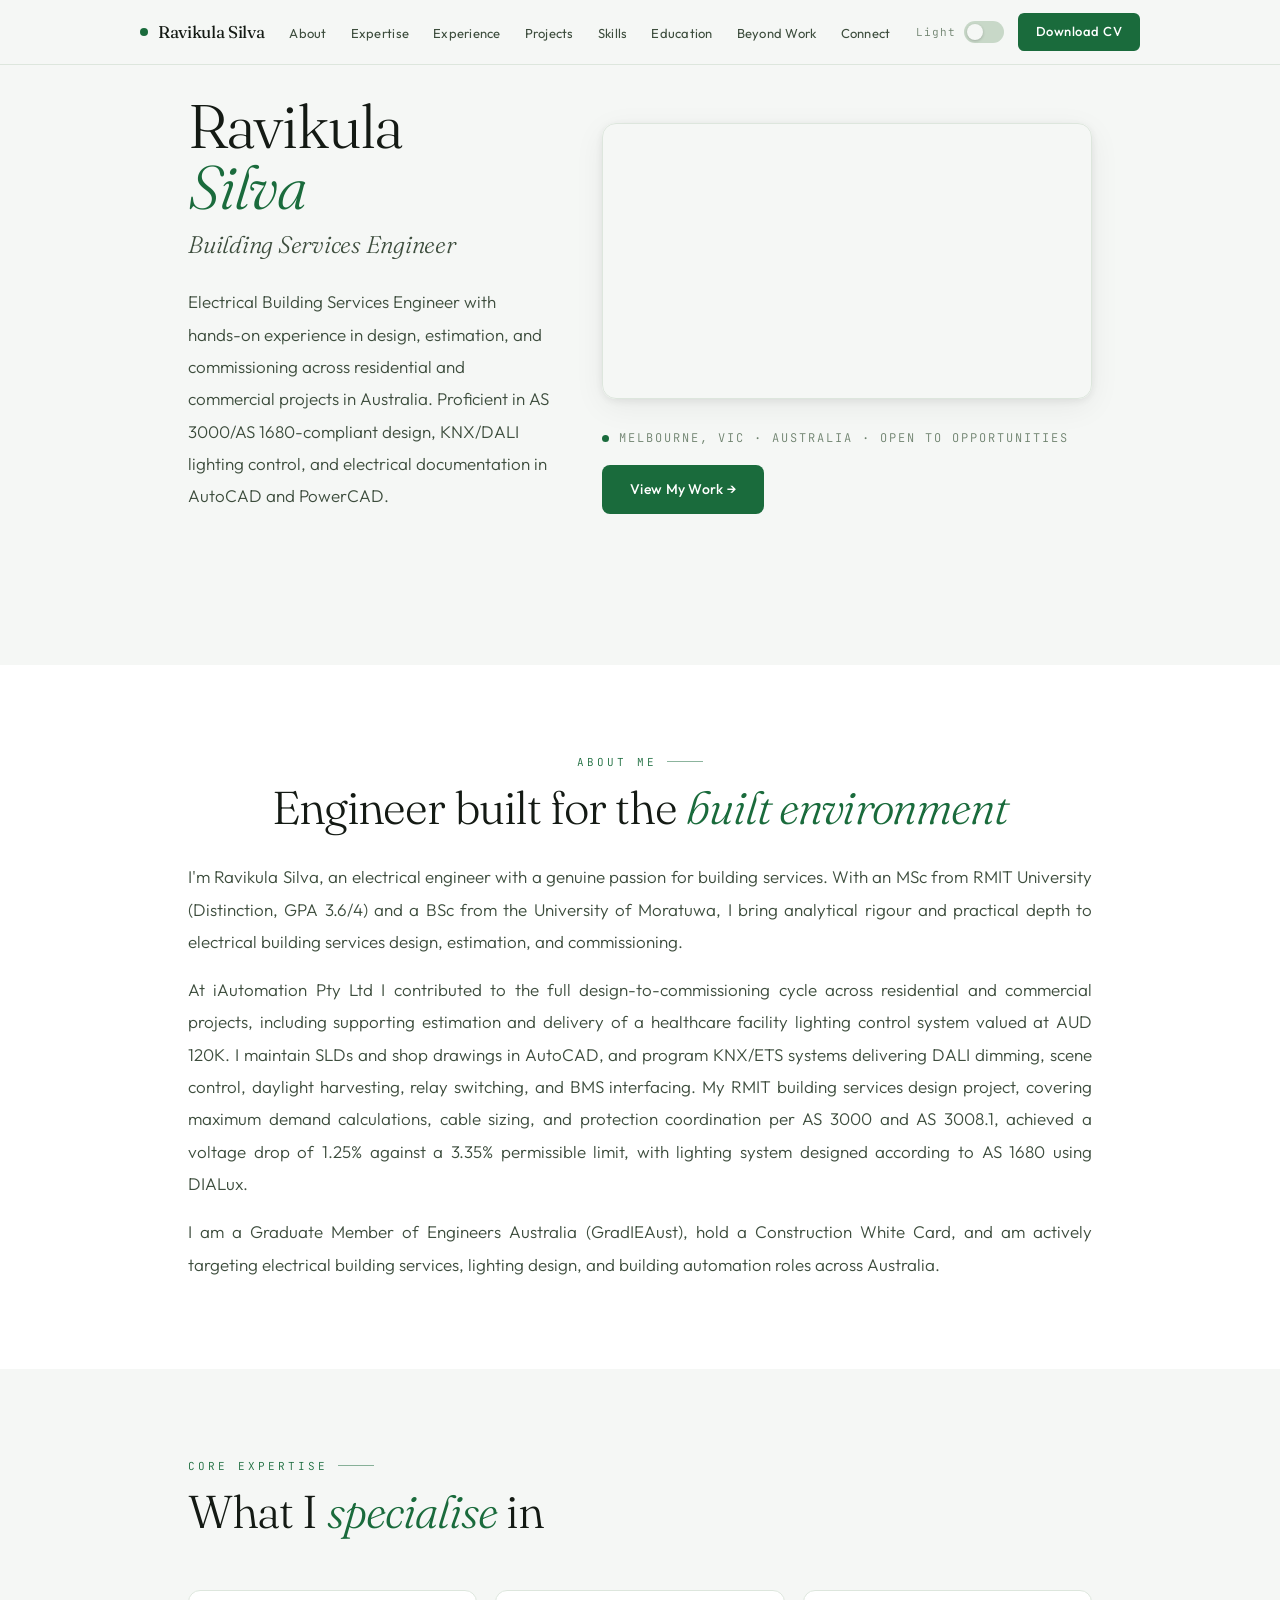
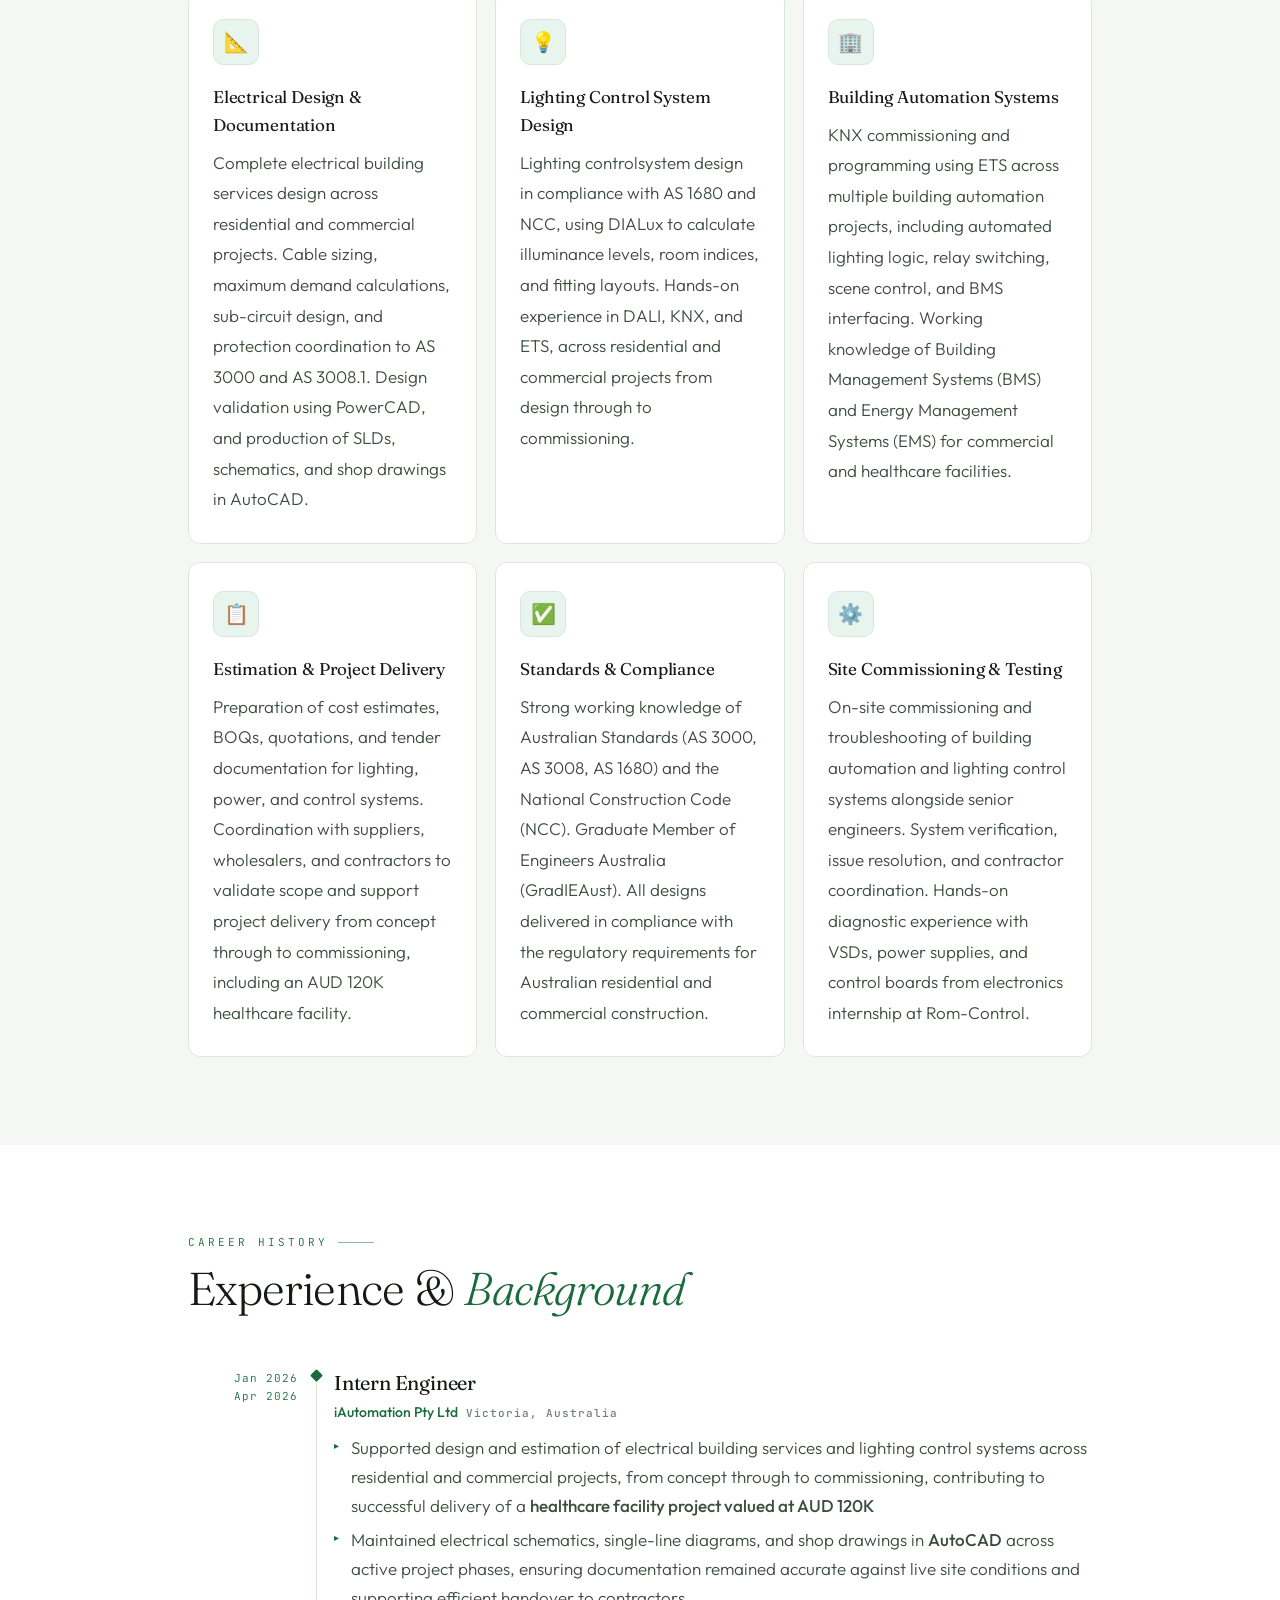
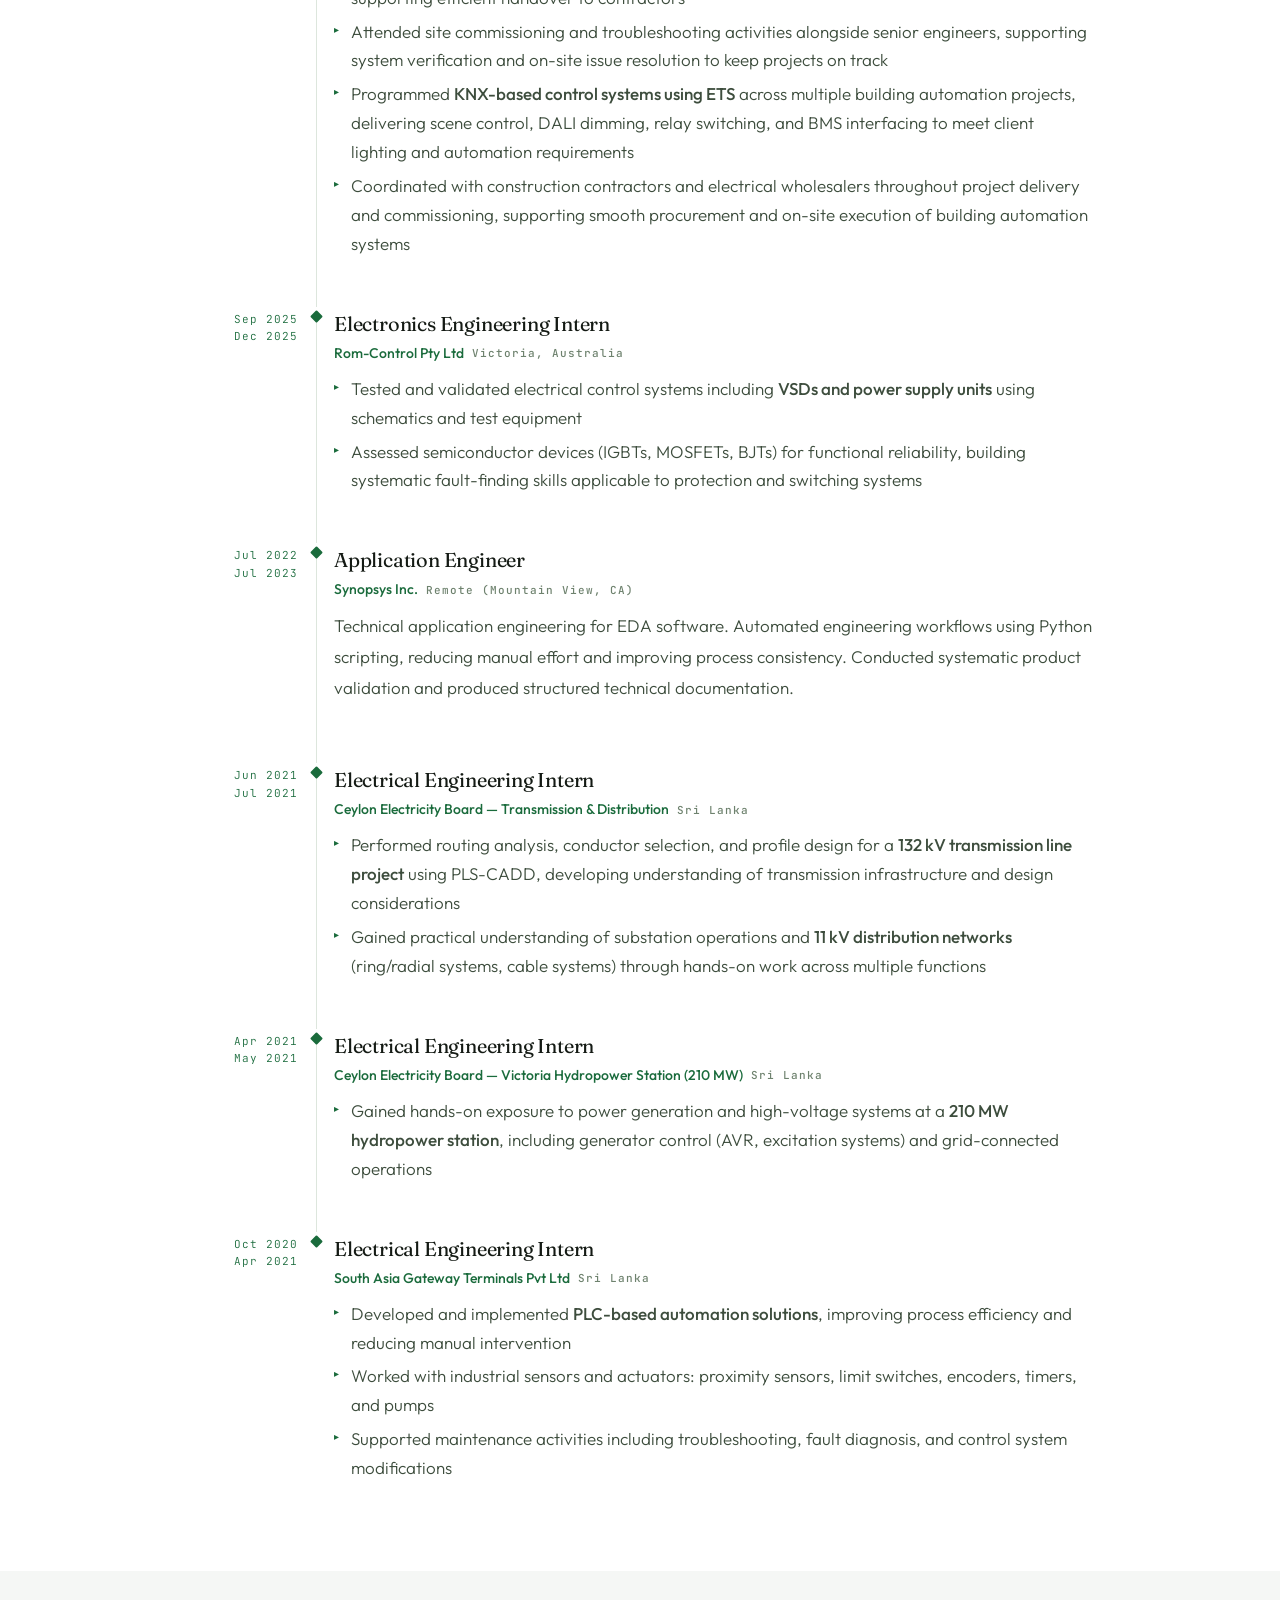
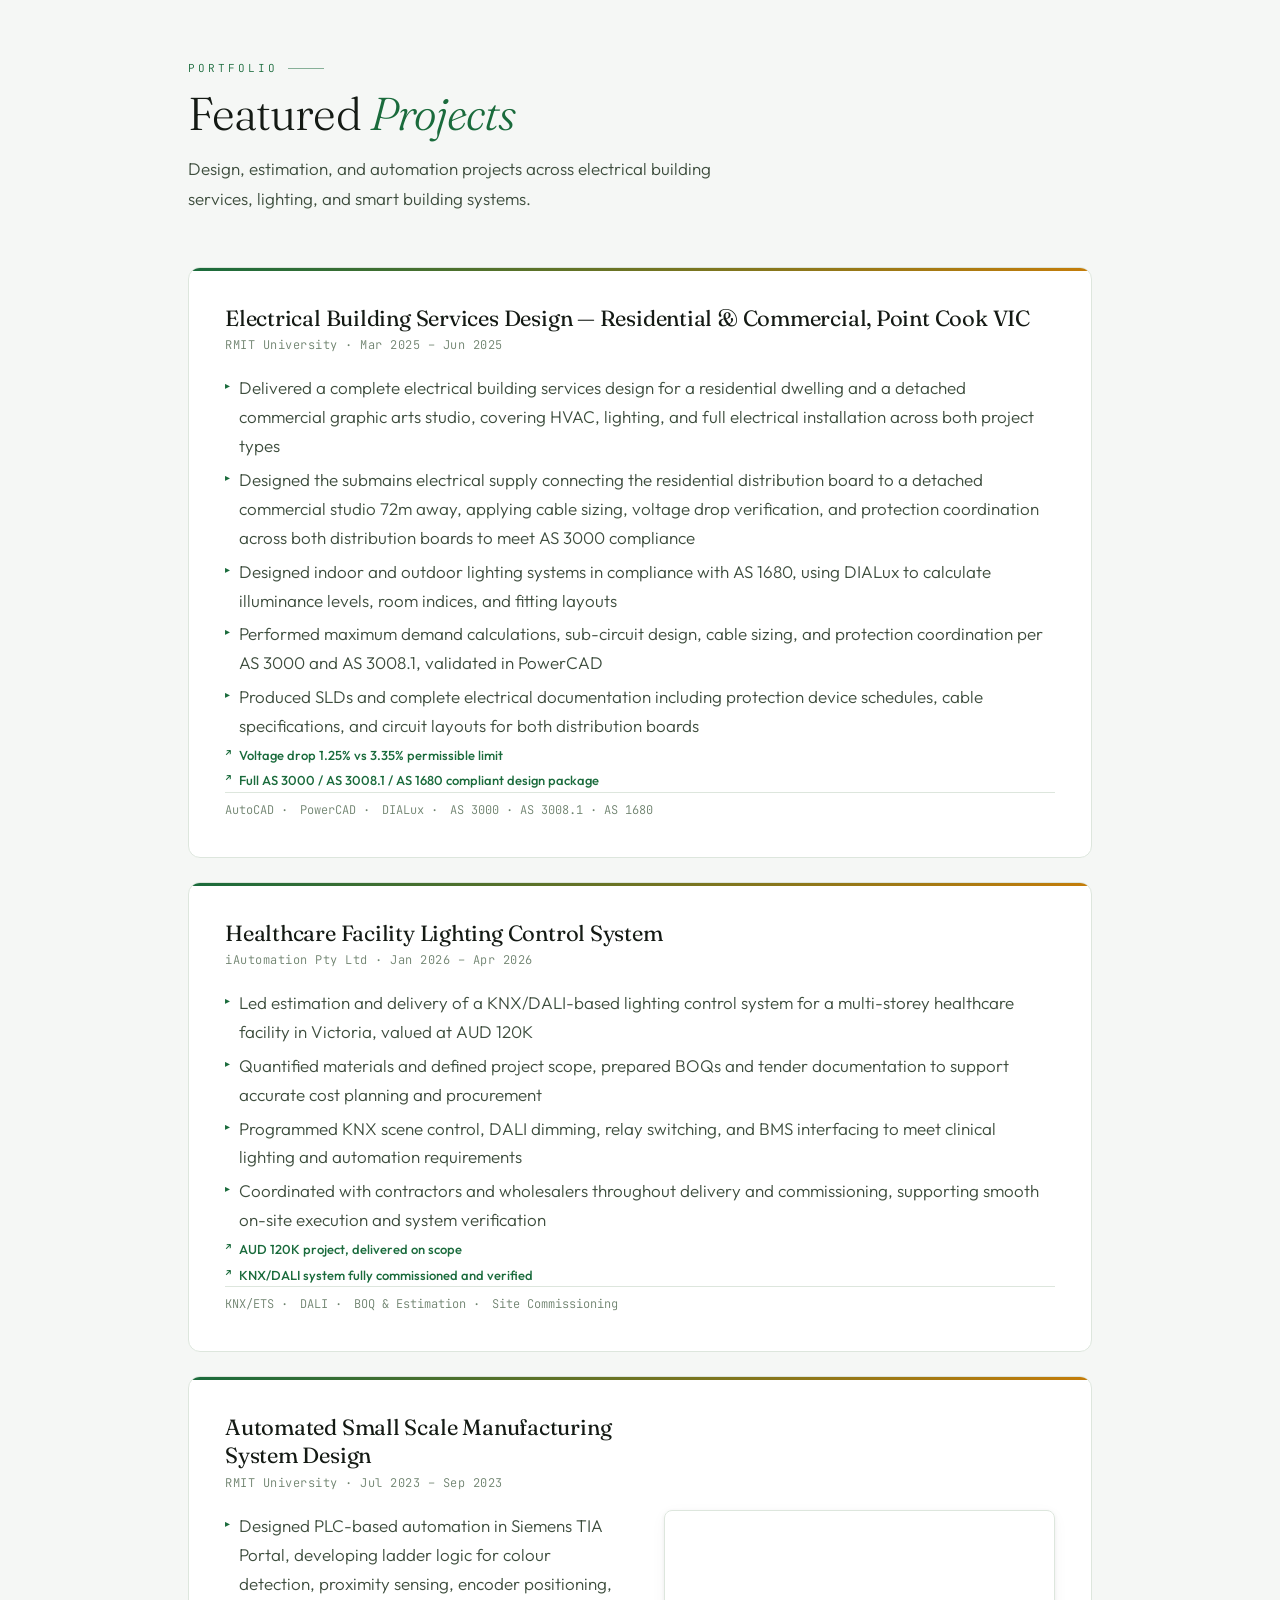
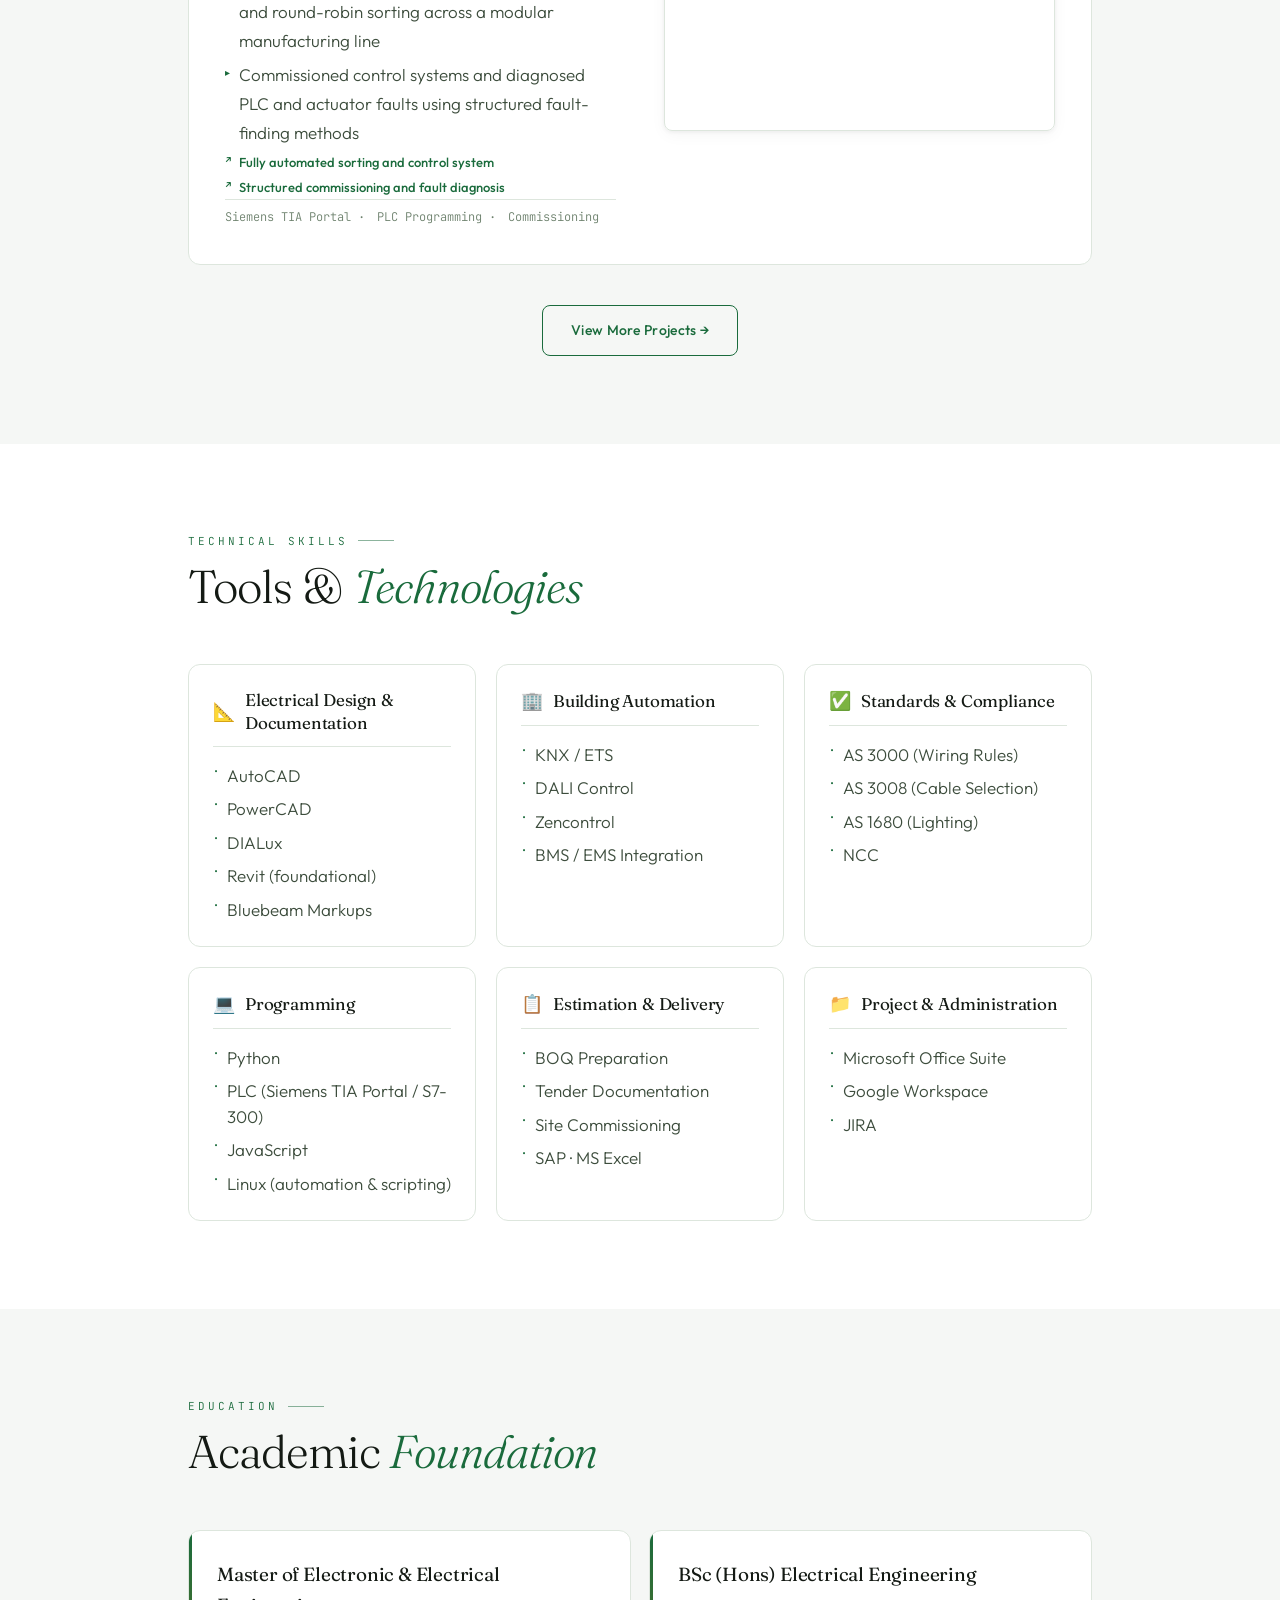
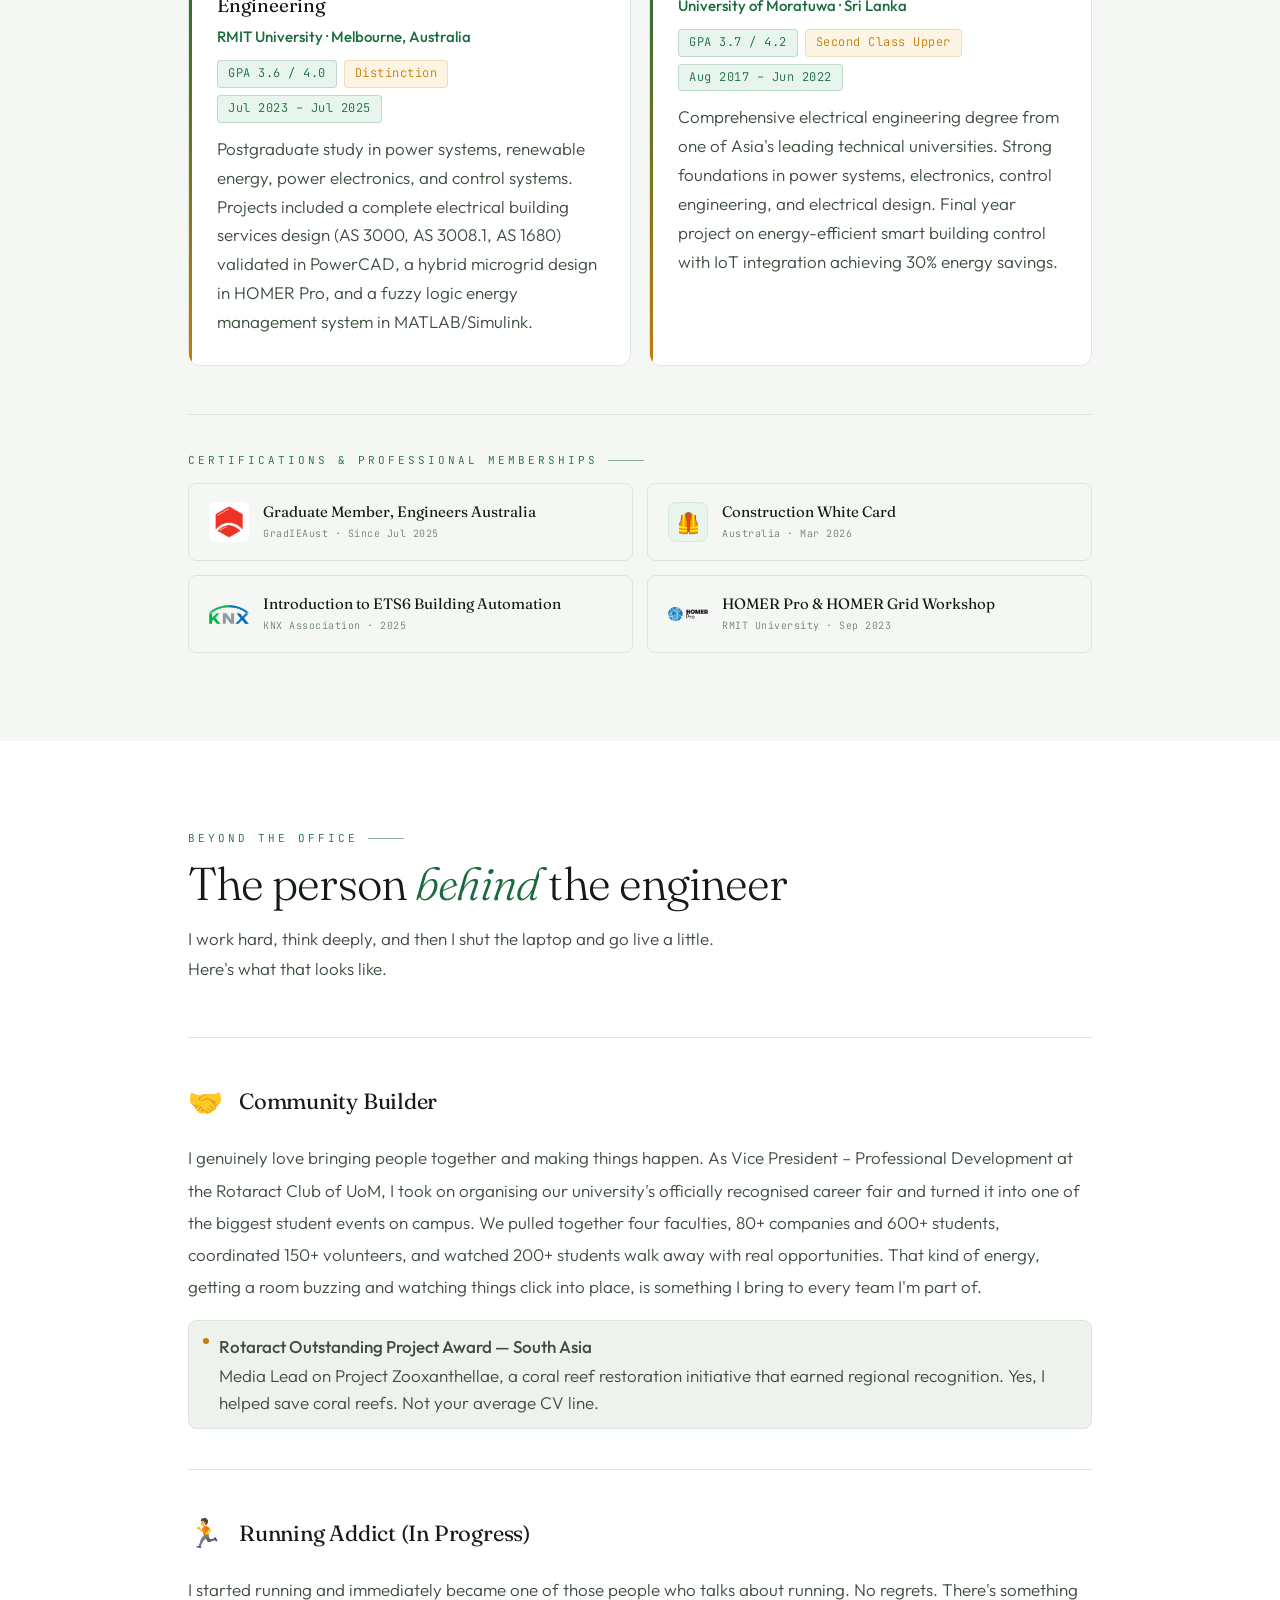
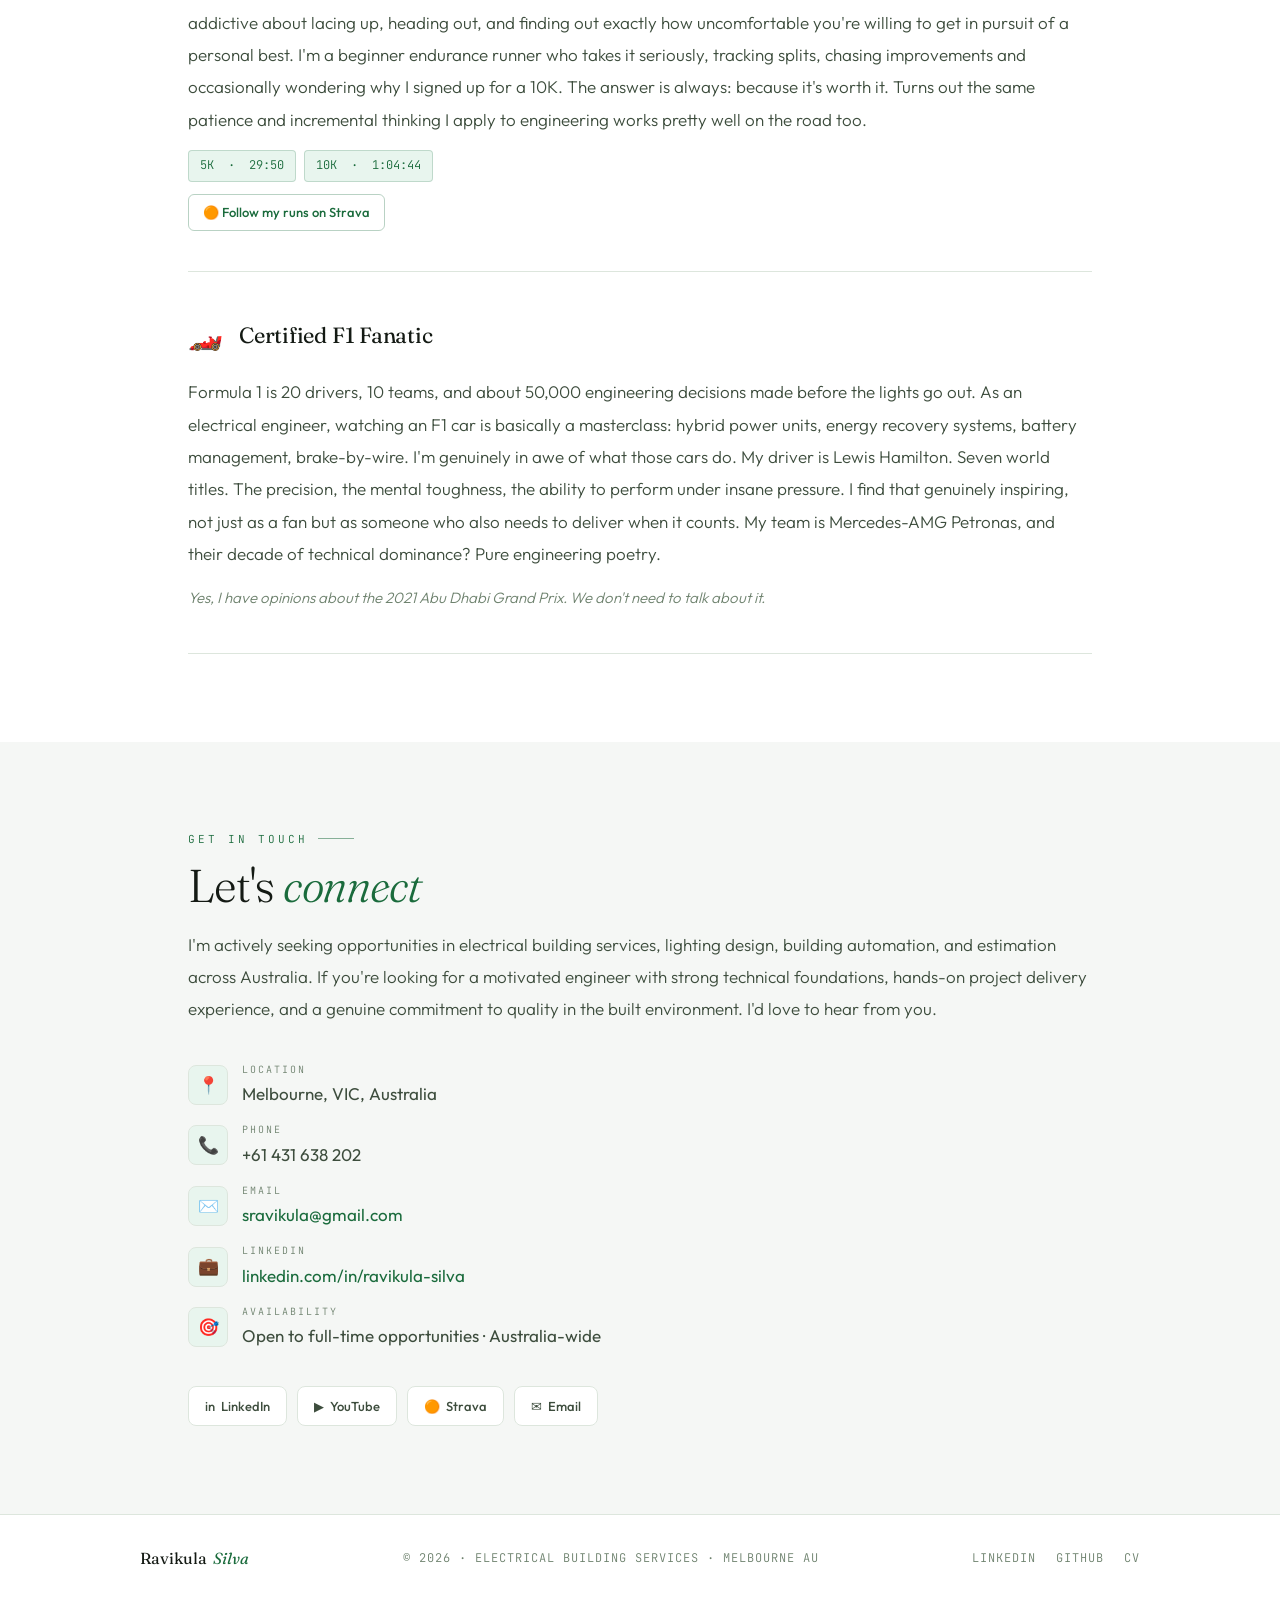
==== commit c16de5d0: "Comment out community photo placeholders" ====
--- a/index.html
+++ b/index.html
@@ -516,6 +516,7 @@
         </div>
         <div class="beyond-item-body">
           <p>I genuinely love bringing people together and making things happen. As Vice President – Professional Development at the Rotaract Club of UoM, I took on organising our university's officially recognised career fair and turned it into one of the biggest student events on campus. We pulled together four faculties, 80+ companies and 600+ students, coordinated 150+ volunteers, and watched 200+ students walk away with real opportunities. That kind of energy, getting a room buzzing and watching things click into place, is something I bring to every team I'm part of.</p>
+          <!-- PHOTOS: uncomment when images are ready
           <div class="photo-gallery">
             <div class="photo-slot">
               <img src="../images/community-1.jpg" alt="Career Fair"
@@ -534,6 +535,7 @@
                 onerror="this.parentElement.innerHTML='<div class=\'photo-slot-ph\'><div class=\'photo-slot-ph-icon\'>📸</div><div class=\'photo-slot-ph-txt\'>community-4.jpg</div></div>'">
             </div>
           </div>
+          -->
           <div class="award-box">
             <div class="award-dot"></div>
             <div class="award-txt">
--- a/styles.css
+++ b/styles.css
@@ -326,7 +326,7 @@
 
 .sec-sub {
   font-size: 17px;
-  color: var(--muted);
+  color: var(--text2);
   max-width: 560px;
   line-height: 1.8;
   font-weight: 300;
@@ -419,7 +419,7 @@
 
 .hero-desc {
   font-size: 17px;
-  color: var(--muted);
+  color: var(--text2);
   line-height: 1.9;
   max-width: 500px;
   margin-bottom: 28px;
@@ -658,7 +658,7 @@
 
 .exp-desc {
   font-size: 17px;
-  color: var(--muted);
+  color: var(--text2);
   line-height: 1.8;
   font-weight: 300;
 }
@@ -760,7 +760,7 @@
 
 .tl-pt {
   font-size: 17px;
-  color: var(--muted);
+  color: var(--text2);
   line-height: 1.7;
   padding-left: 17px;
   position: relative;
@@ -841,7 +841,7 @@
 
 .proj-desc {
   font-size: 17px;
-  color: var(--muted);
+  color: var(--text2);
   line-height: 1.8;
   flex: 1;
   font-weight: 300;
@@ -856,7 +856,7 @@
 
 .proj-bullet {
   font-size: 17px;
-  color: var(--muted);
+  color: var(--text2);
   line-height: 1.7;
   padding-left: 14px;
   position: relative;
@@ -1197,7 +1197,7 @@
 
 .edu-detail {
   font-size: 17px;
-  color: var(--muted);
+  color: var(--text2);
   line-height: 1.7;
   font-weight: 300;
 }
@@ -1373,7 +1373,7 @@
 
 .award-txt {
   font-size: 17px;
-  color: var(--muted);
+  color: var(--text2);
   line-height: 1.6;
 }
 
@@ -1456,7 +1456,7 @@
 
 .connect-body {
   font-size: 17px;
-  color: var(--muted);
+  color: var(--text2);
   line-height: 1.9;
   margin-bottom: 36px;
   font-weight: 300;
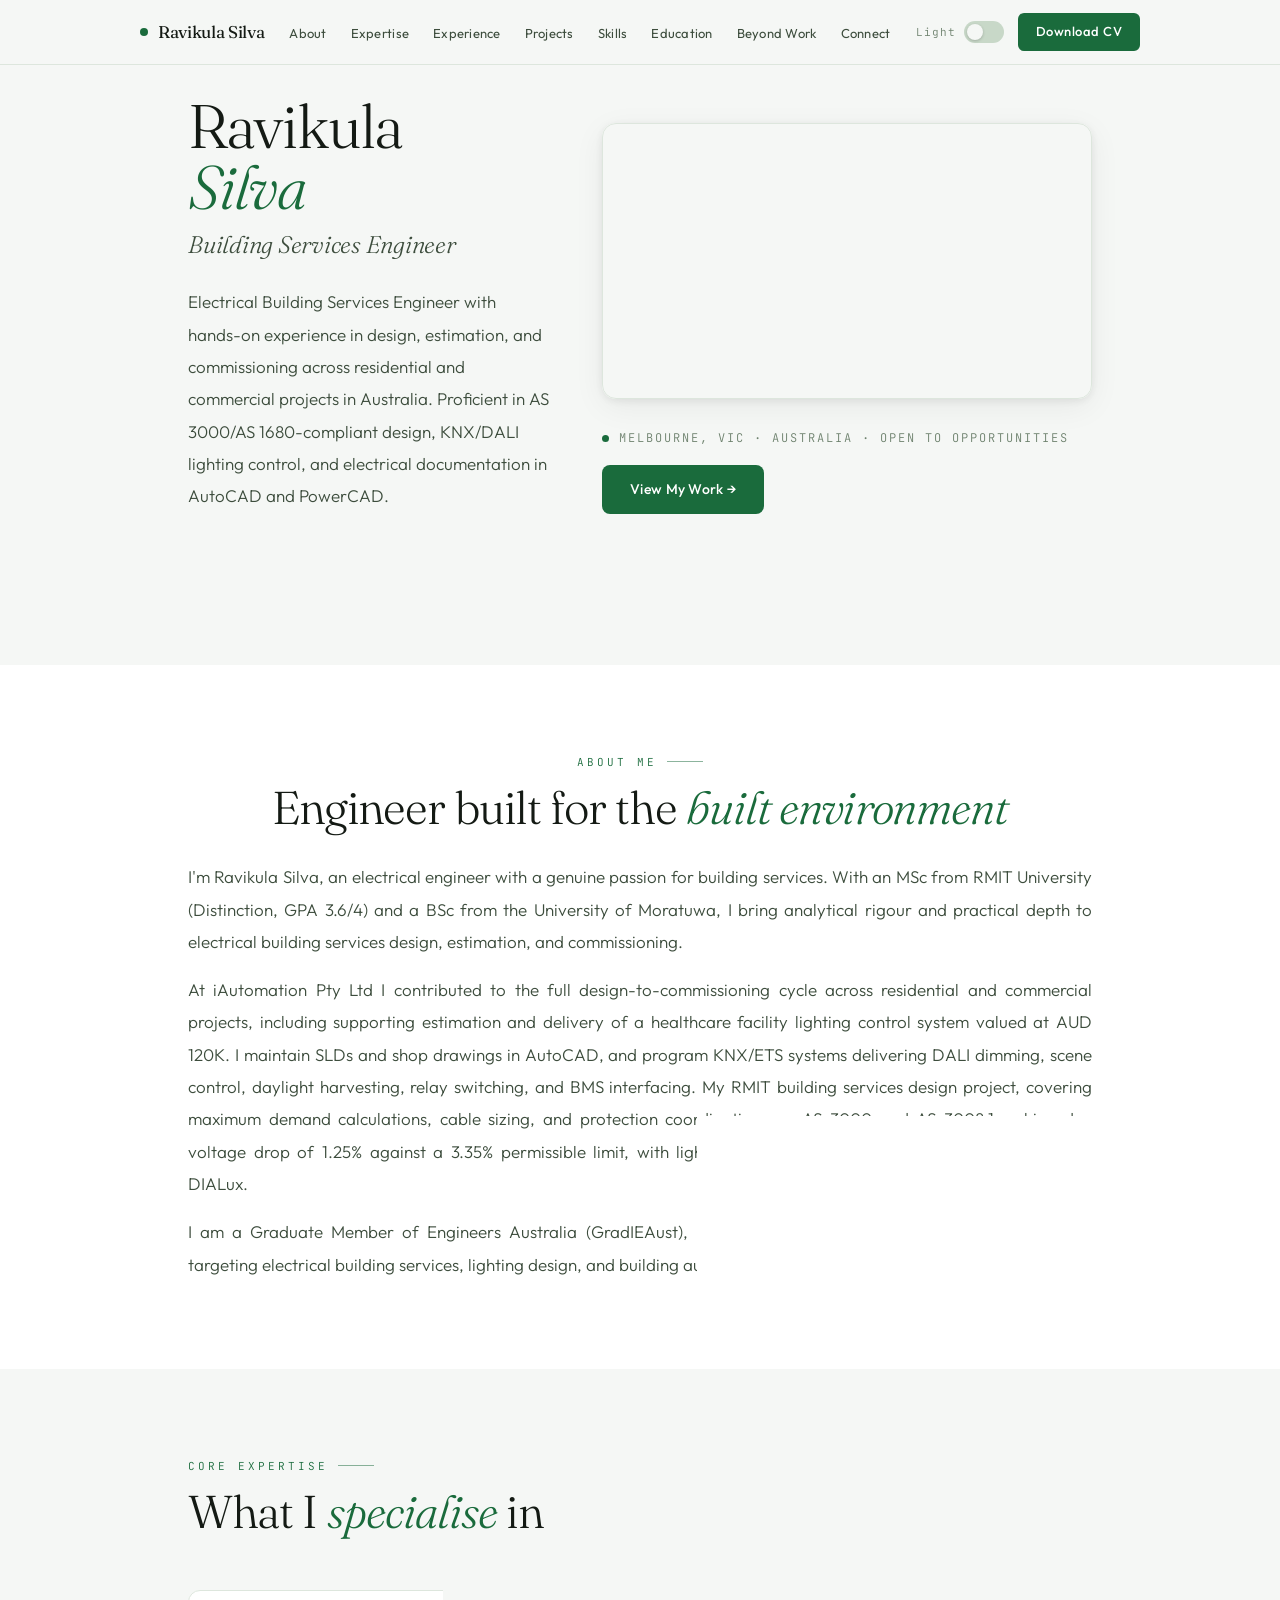
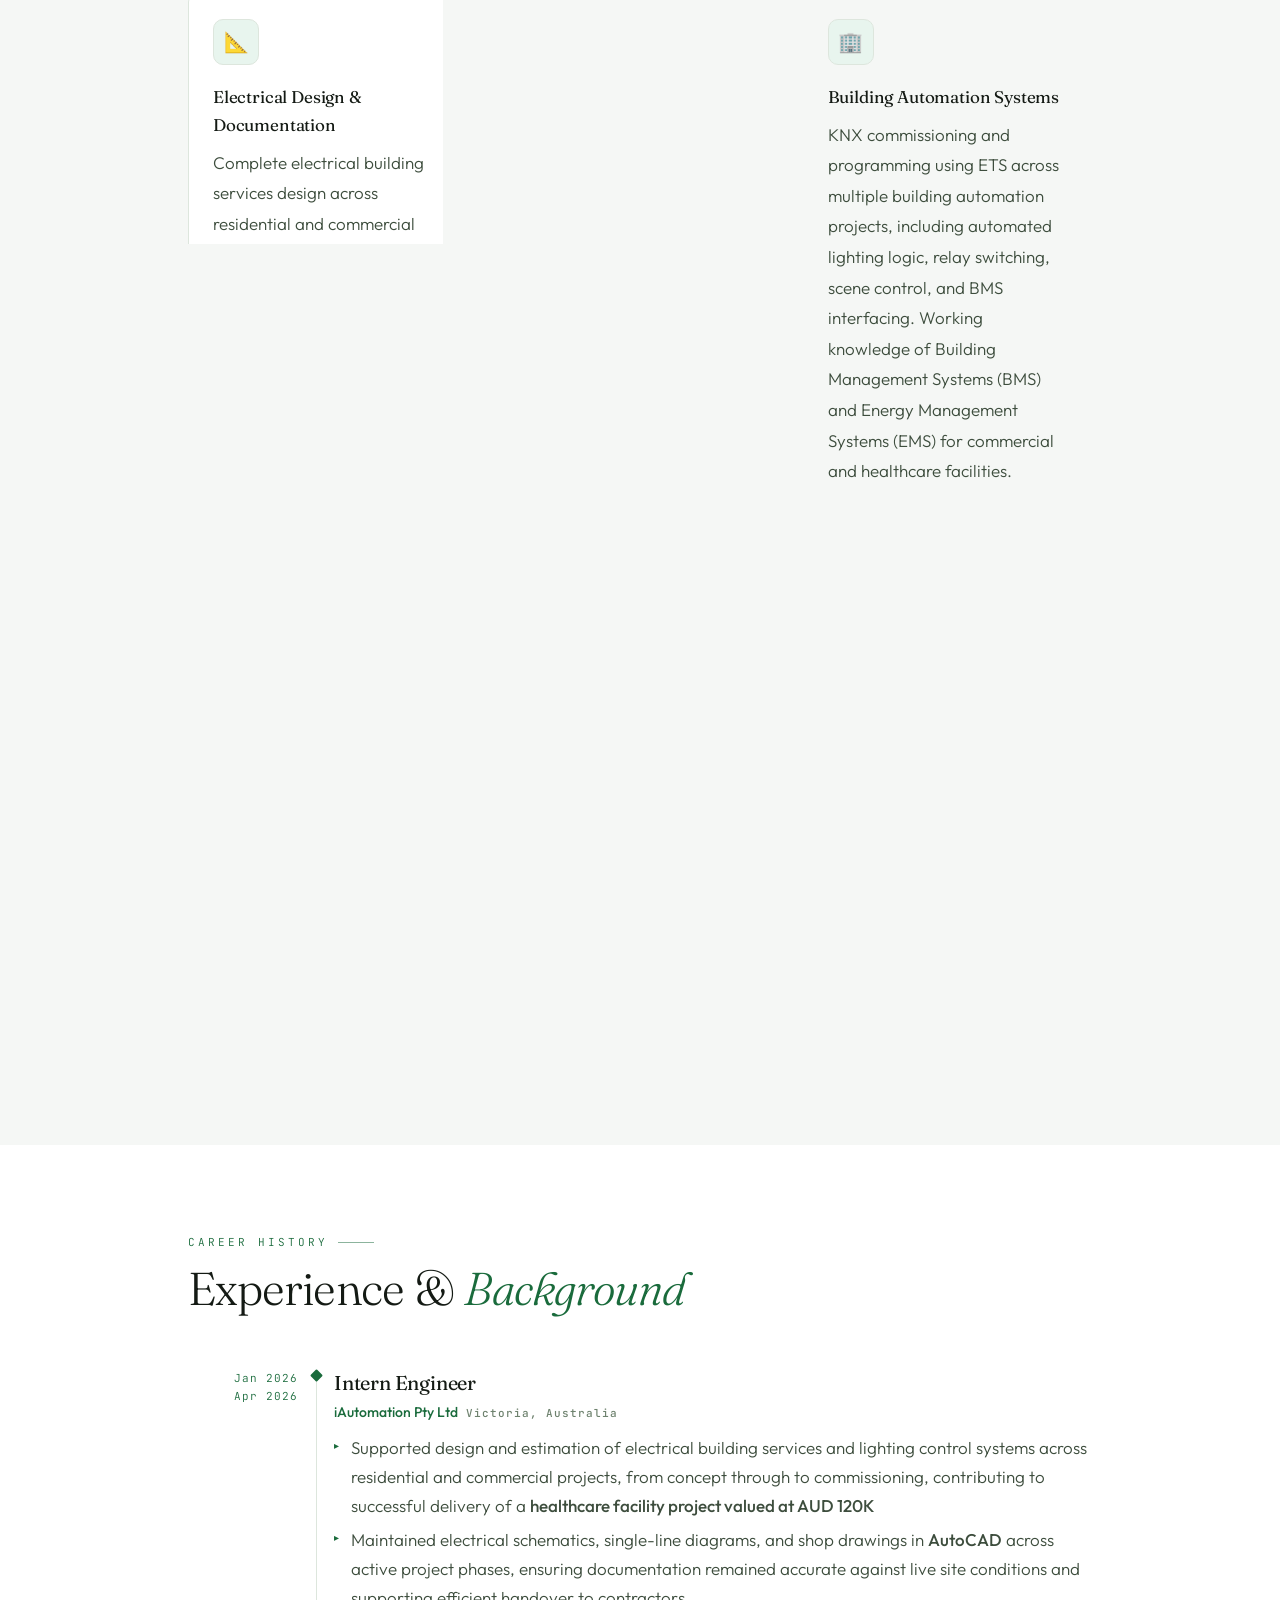
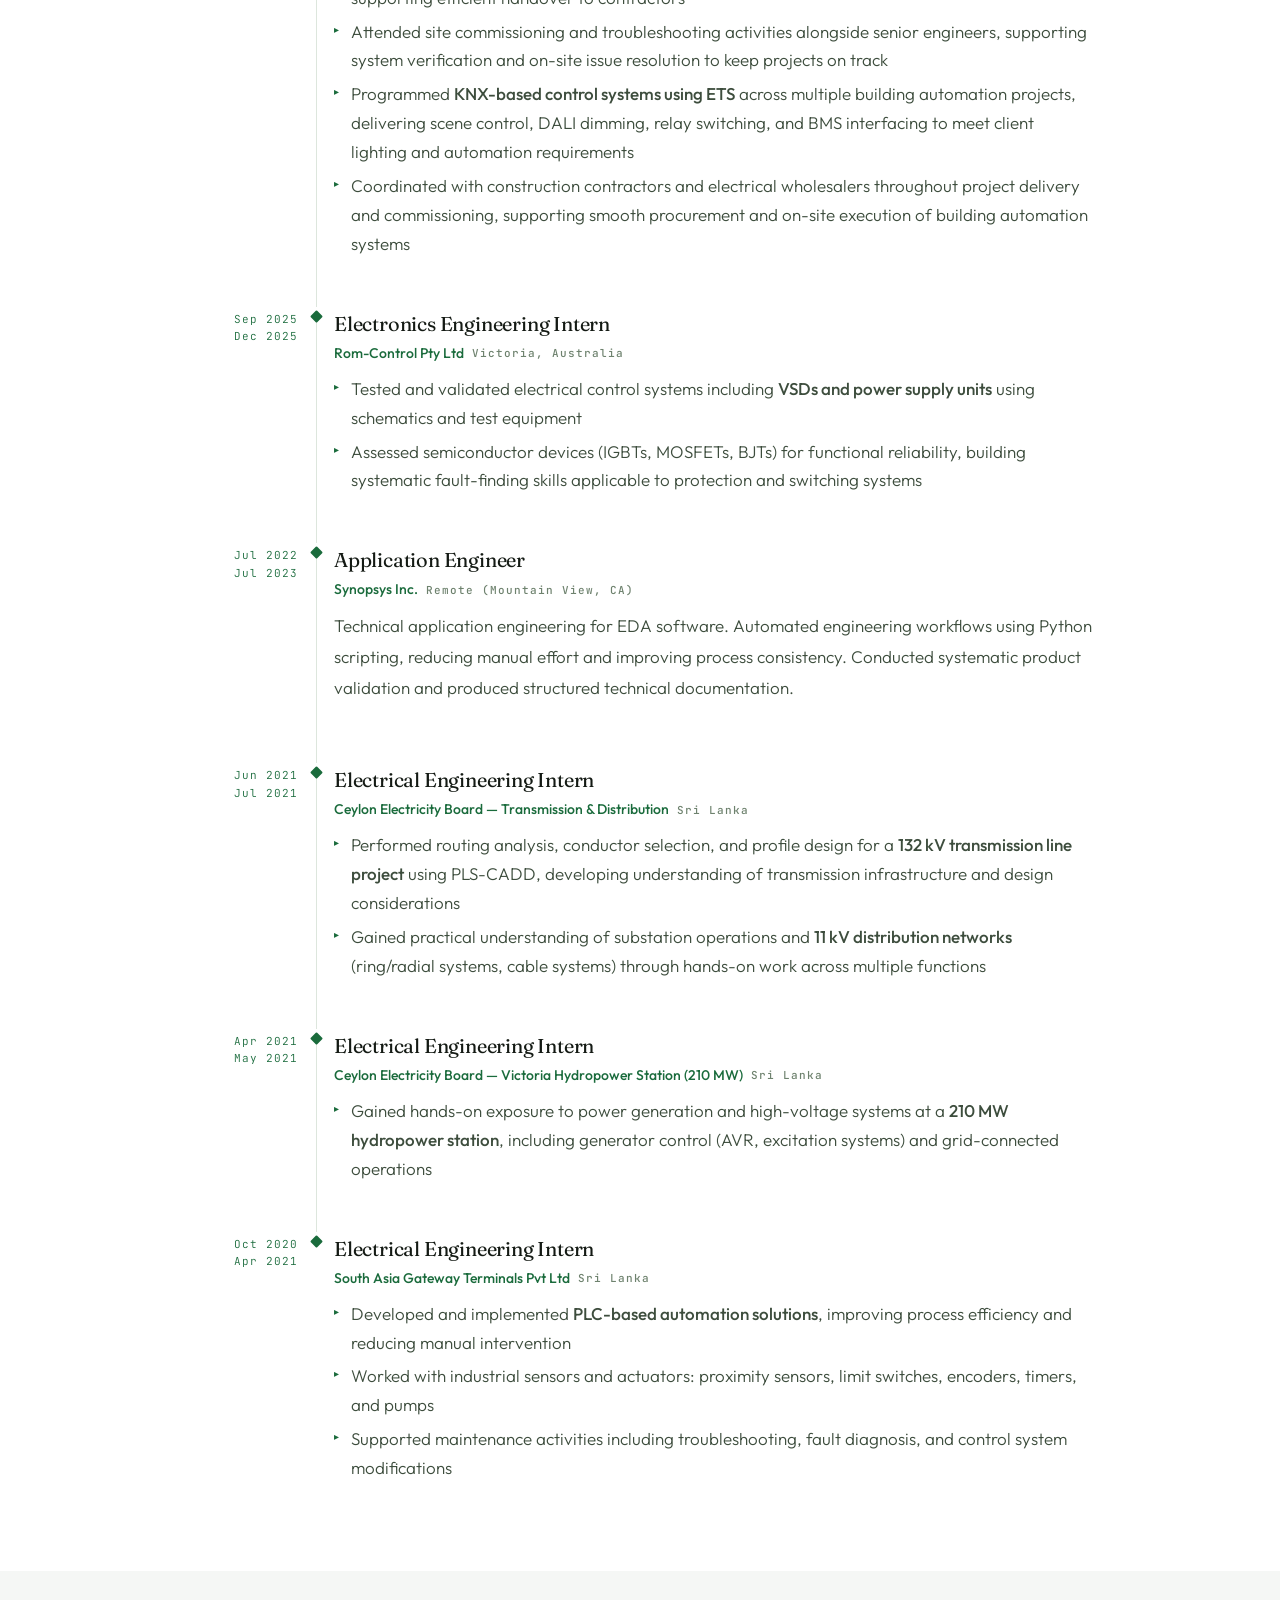
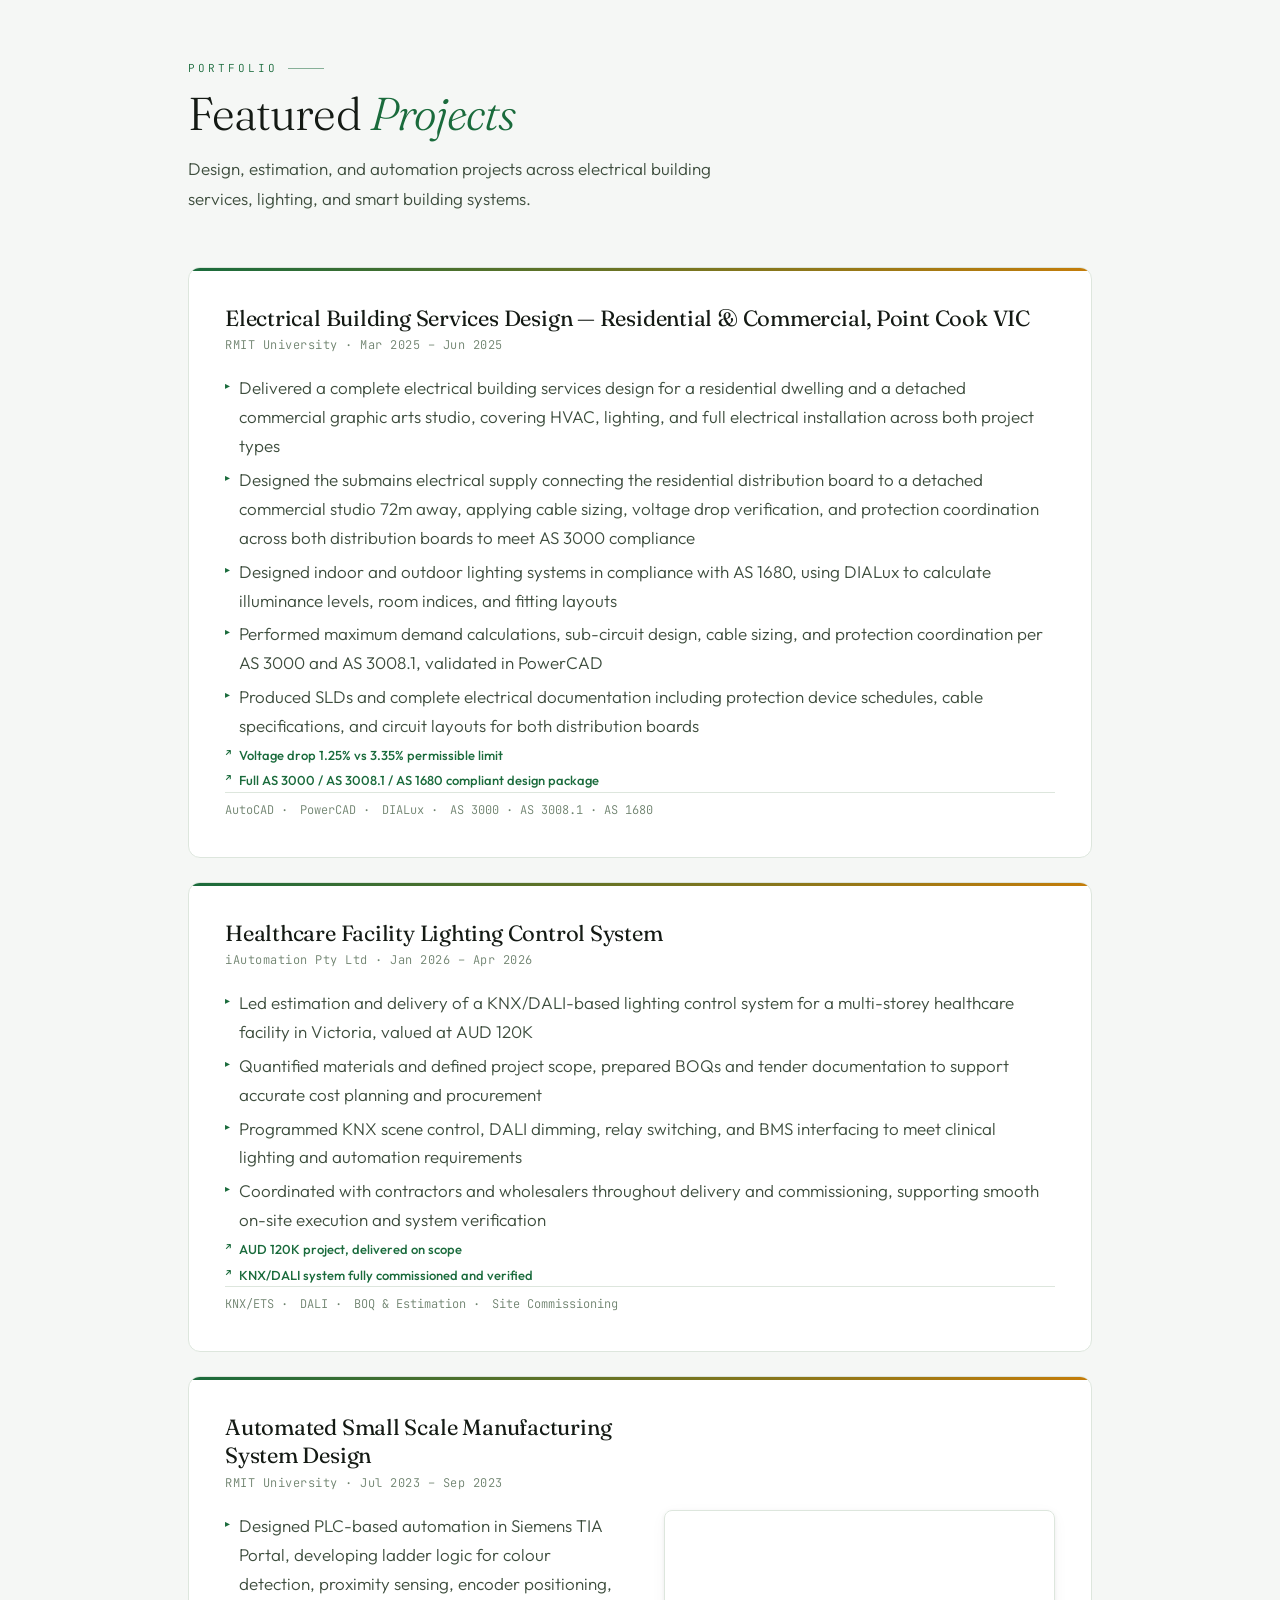
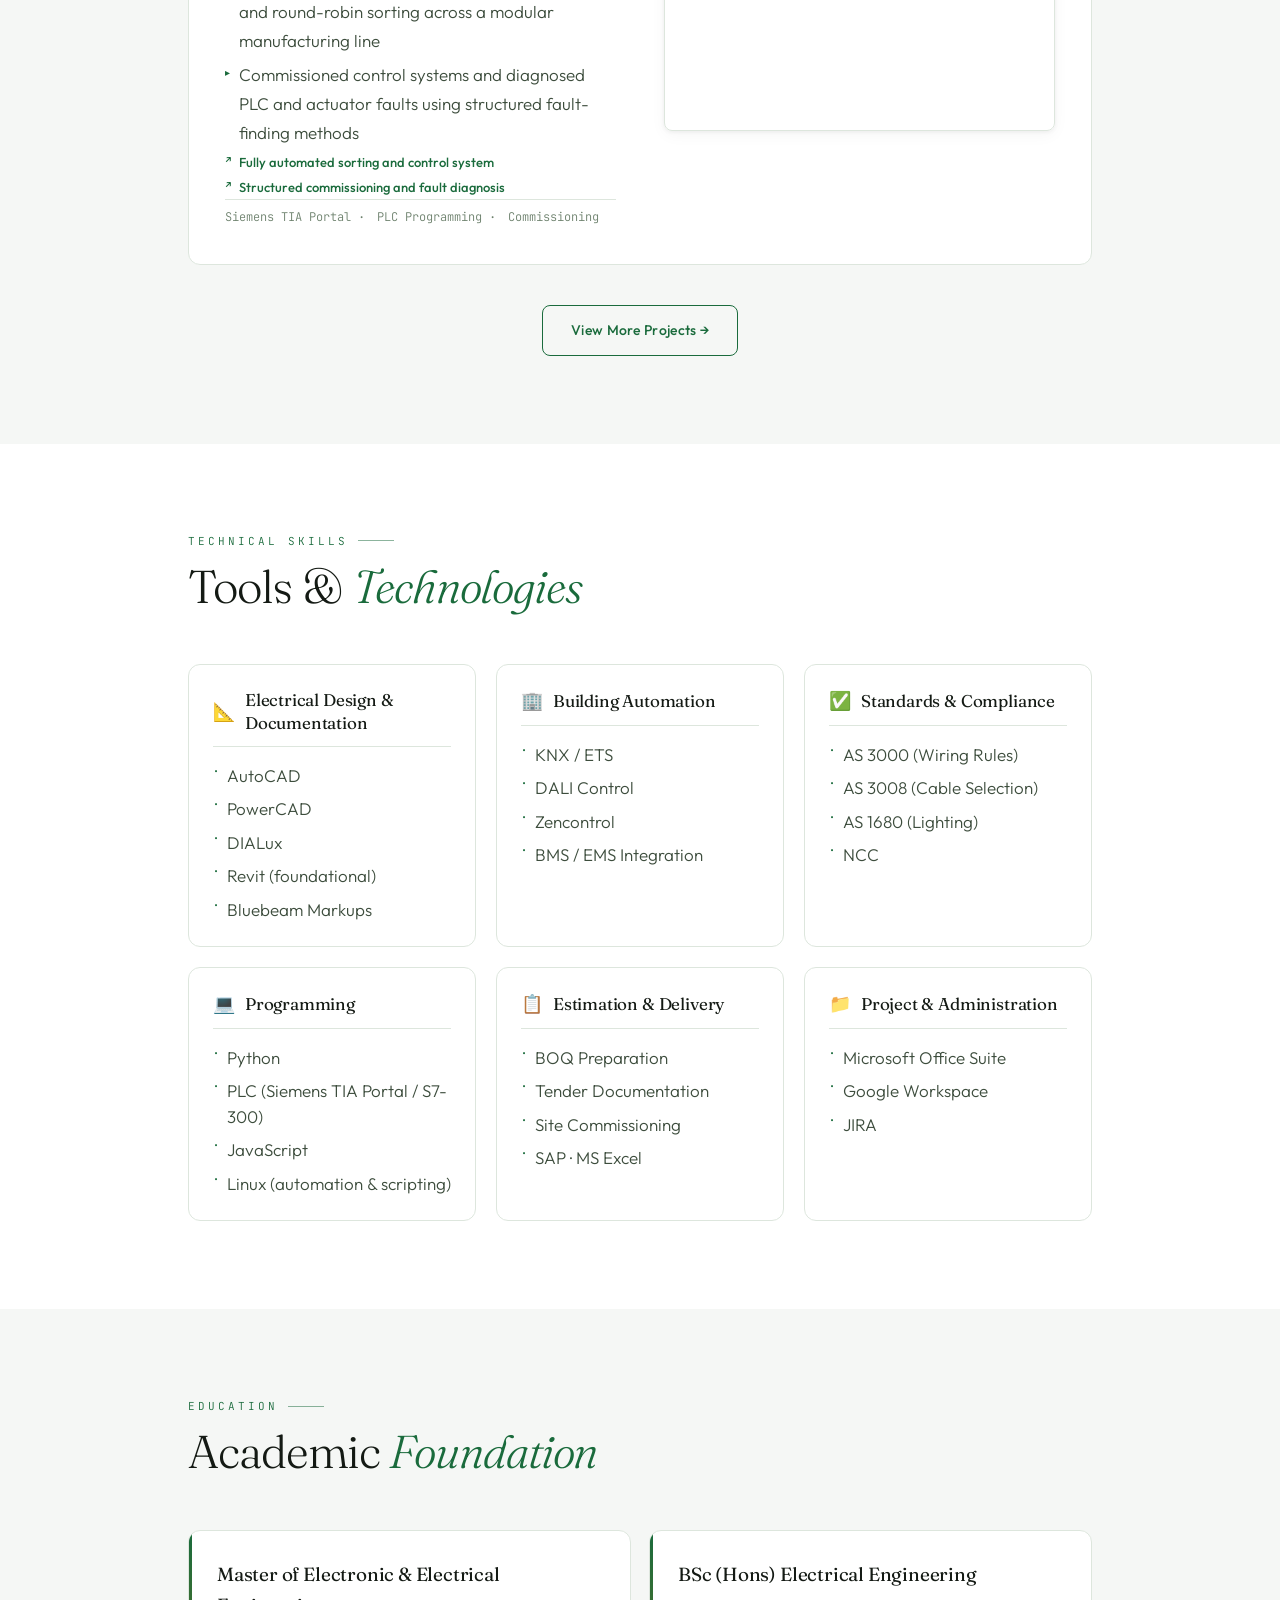
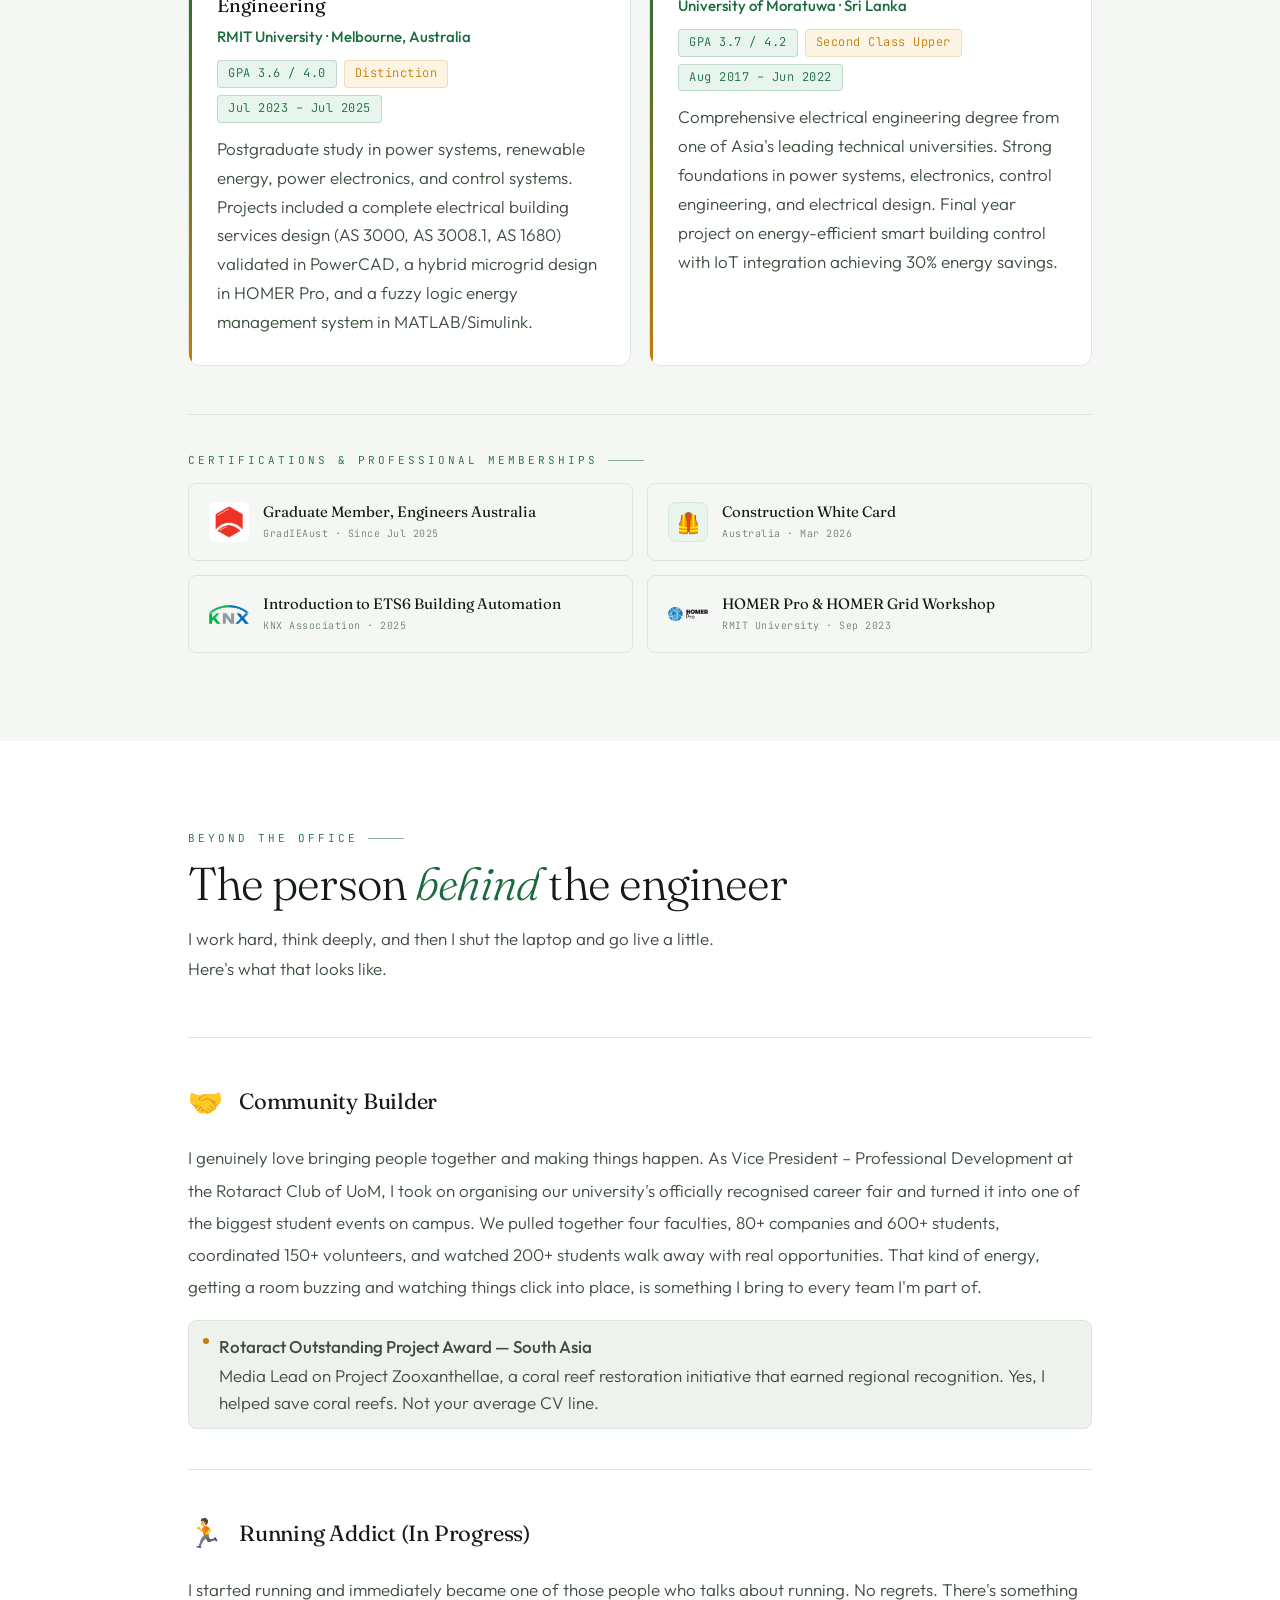
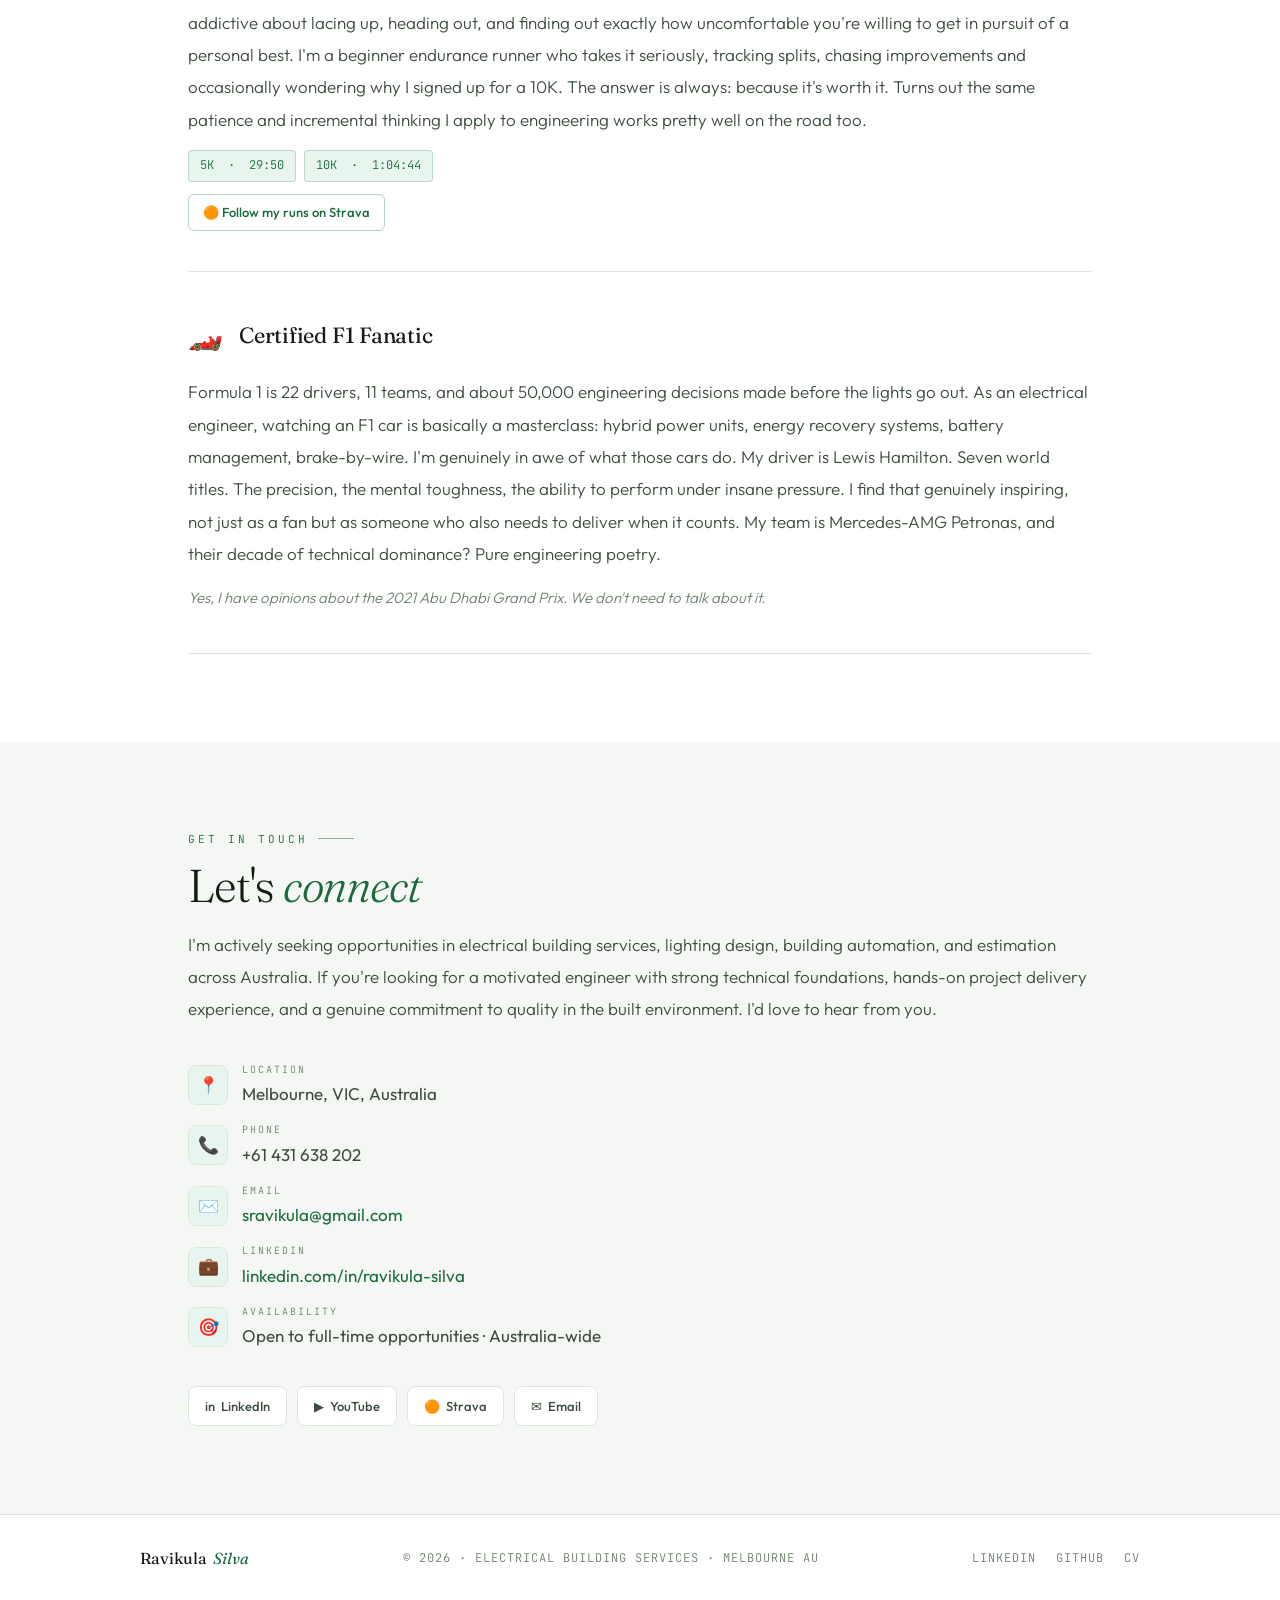
==== commit 8cea42ba: "Minor text change" ====
--- a/index.html
+++ b/index.html
@@ -567,7 +567,7 @@
           <h3 class="beyond-item-title">Certified F1 Fanatic</h3>
         </div>
         <div class="beyond-item-body">
-          <p>Formula 1 is 20 drivers, 10 teams, and about 50,000 engineering decisions made before the lights go out. As an electrical engineer, watching an F1 car is basically a masterclass: hybrid power units, energy recovery systems, battery management, brake-by-wire. I'm genuinely in awe of what those cars do. My driver is Lewis Hamilton. Seven world titles. The precision, the mental toughness, the ability to perform under insane pressure. I find that genuinely inspiring, not just as a fan but as someone who also needs to deliver when it counts. My team is Mercedes-AMG Petronas, and their decade of technical dominance? Pure engineering poetry.</p>
+          <p>Formula 1 is 22 drivers, 11 teams, and about 50,000 engineering decisions made before the lights go out. As an electrical engineer, watching an F1 car is basically a masterclass: hybrid power units, energy recovery systems, battery management, brake-by-wire. I'm genuinely in awe of what those cars do. My driver is Lewis Hamilton. Seven world titles. The precision, the mental toughness, the ability to perform under insane pressure. I find that genuinely inspiring, not just as a fan but as someone who also needs to deliver when it counts. My team is Mercedes-AMG Petronas, and their decade of technical dominance? Pure engineering poetry.</p>
           <p class="beyond-footnote">Yes, I have opinions about the 2021 Abu Dhabi Grand Prix. We don't need to talk about it.</p>
         </div>
       </div>
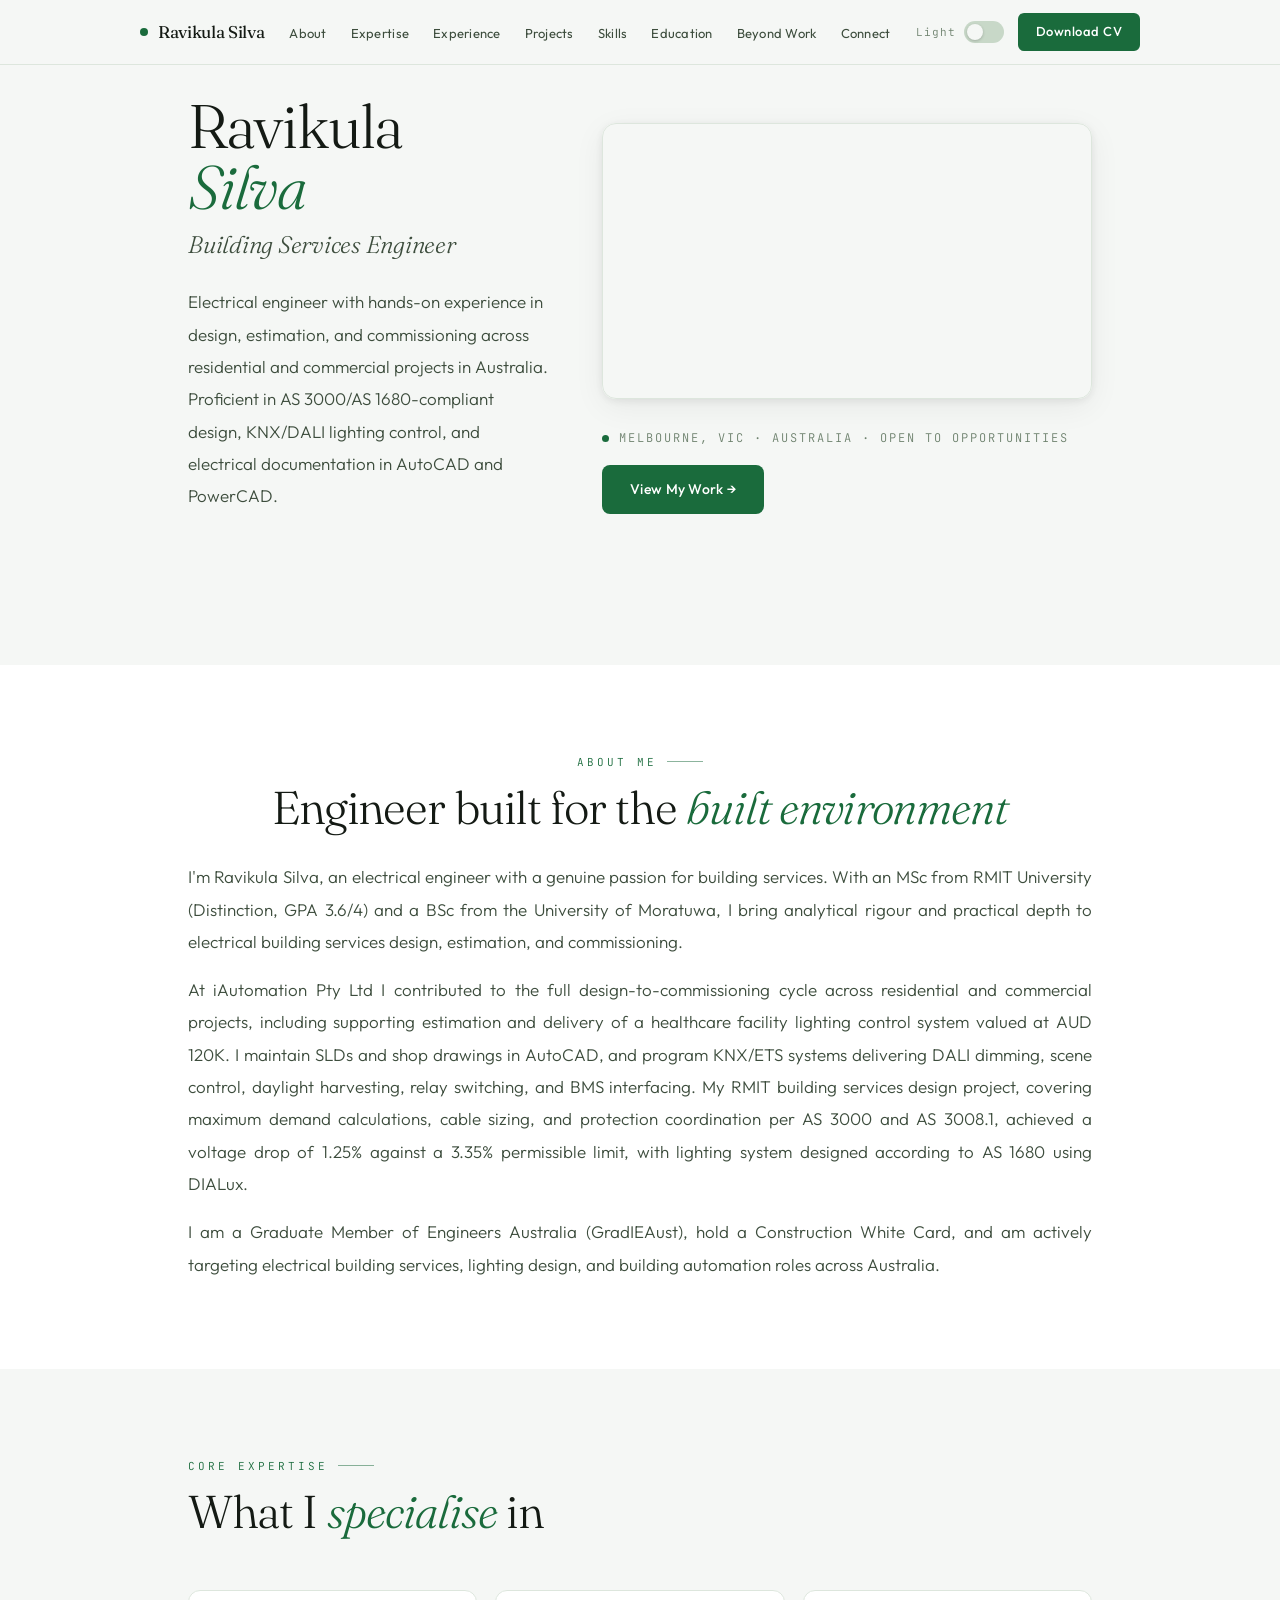
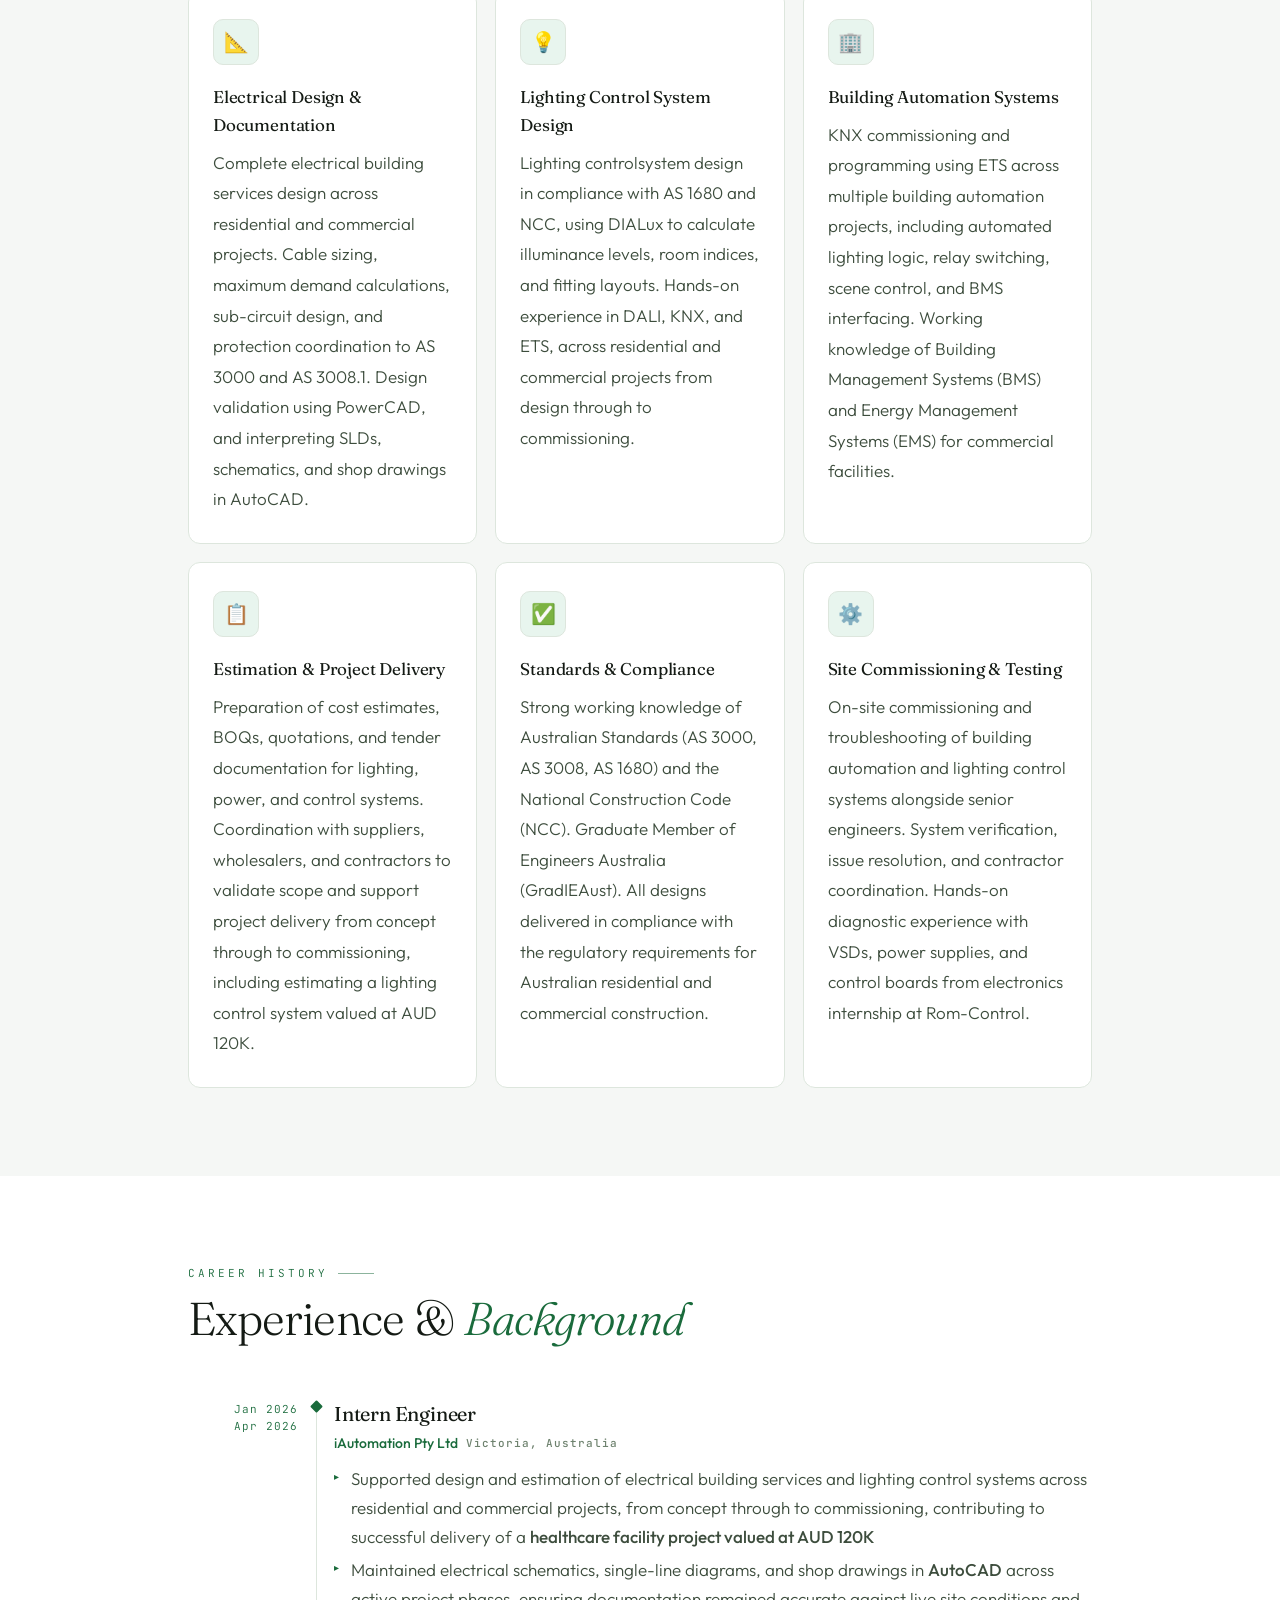
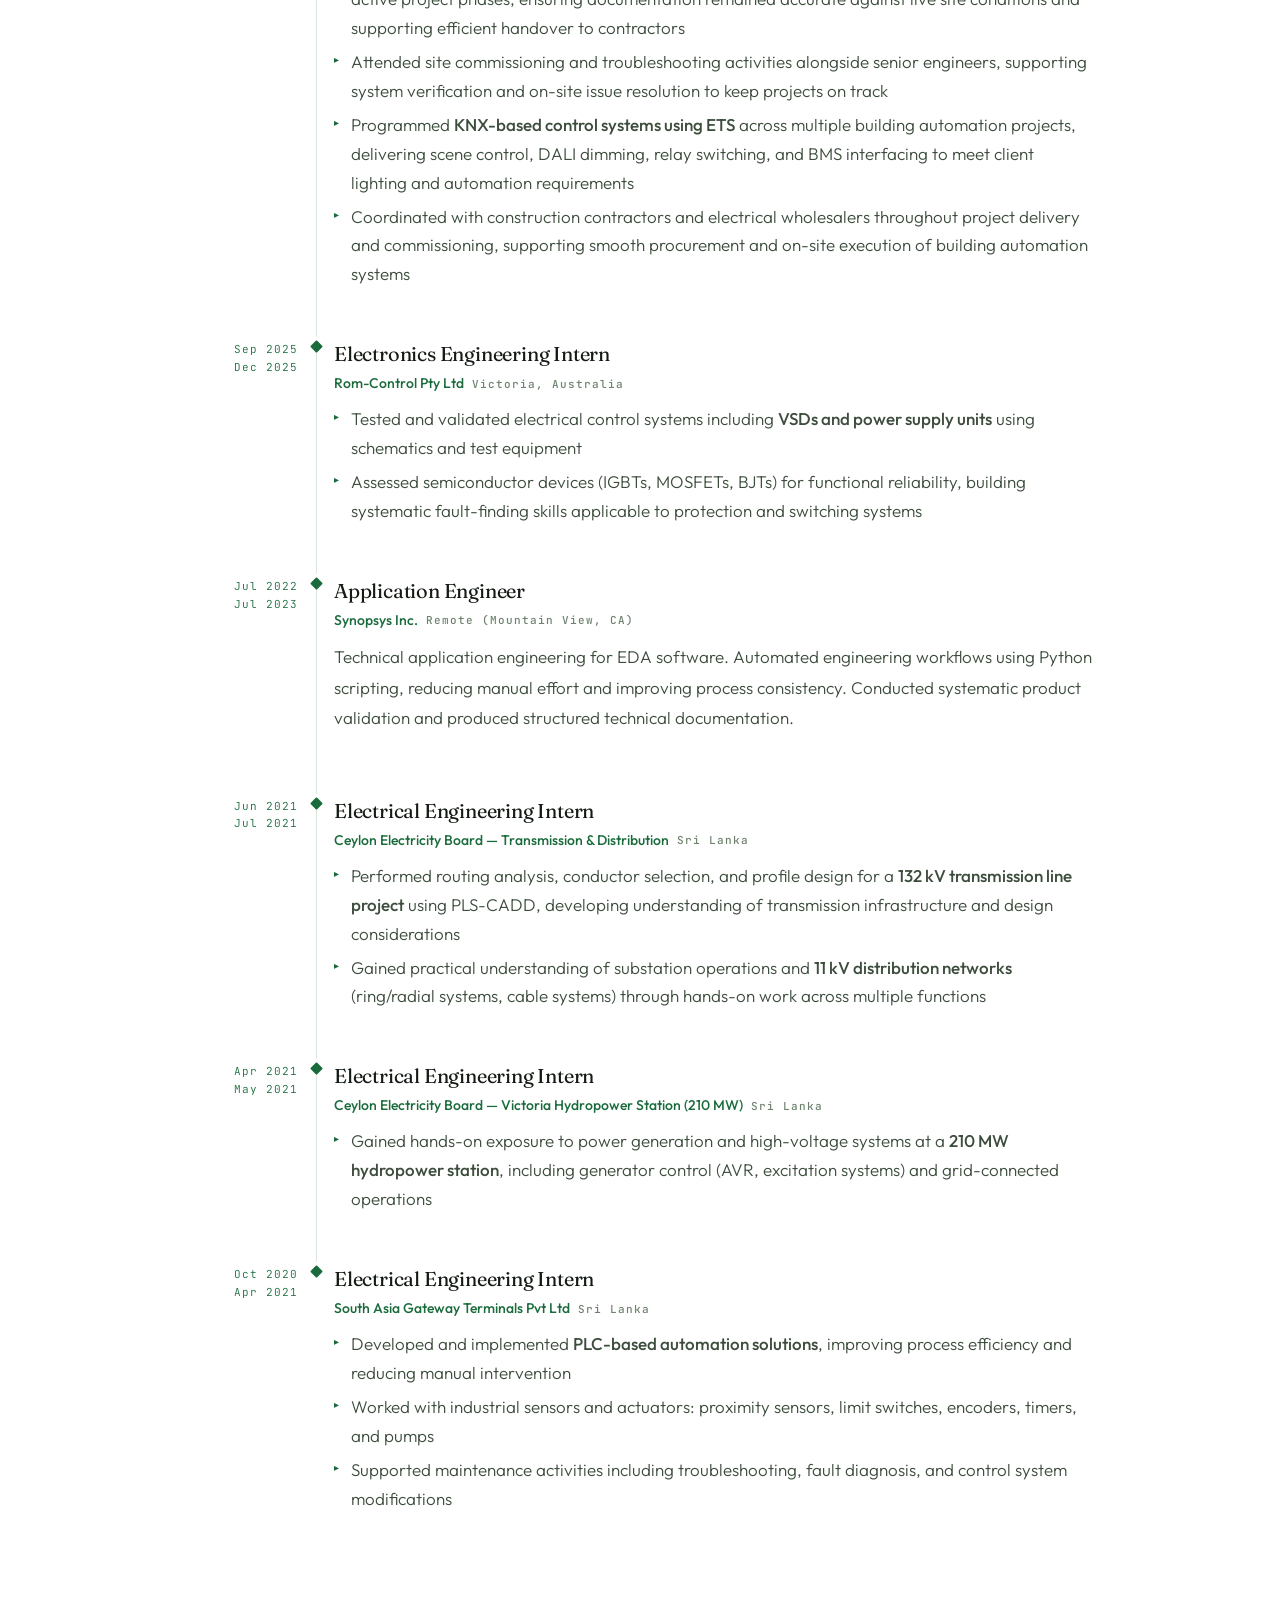
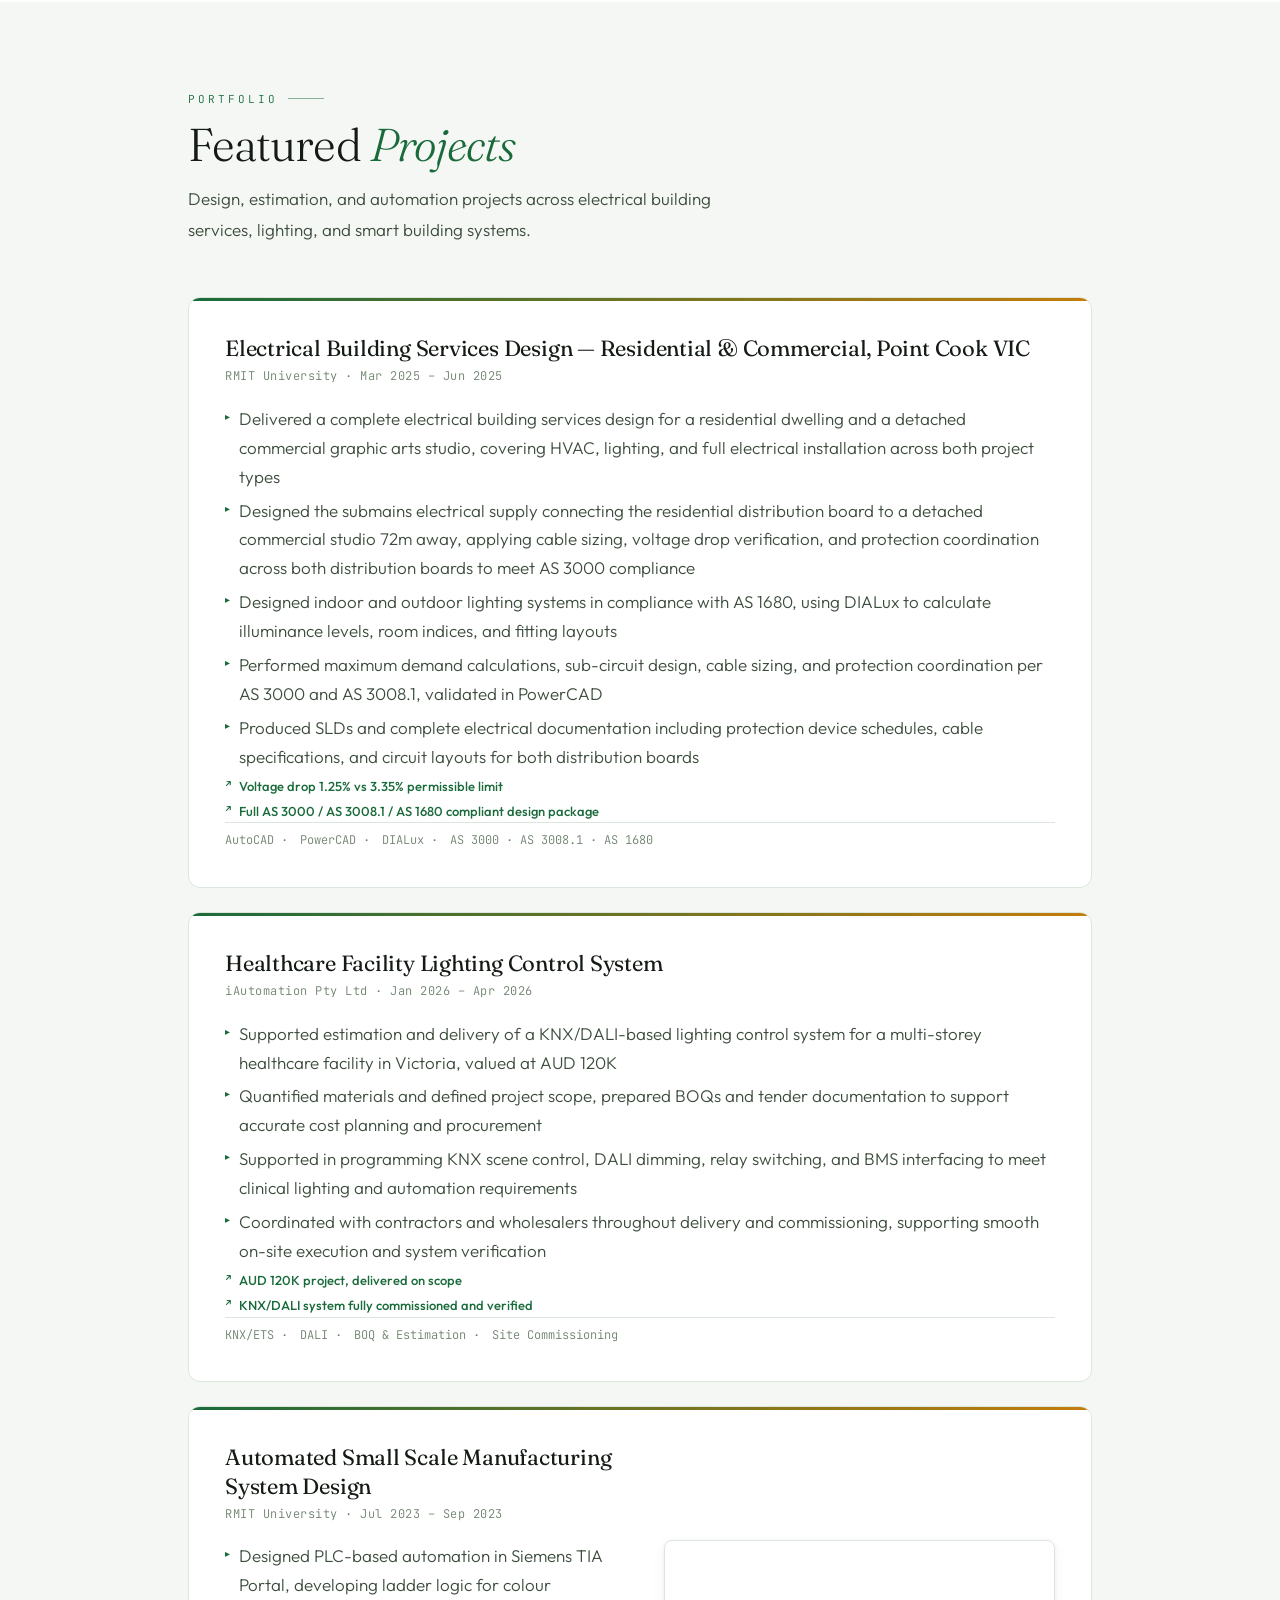
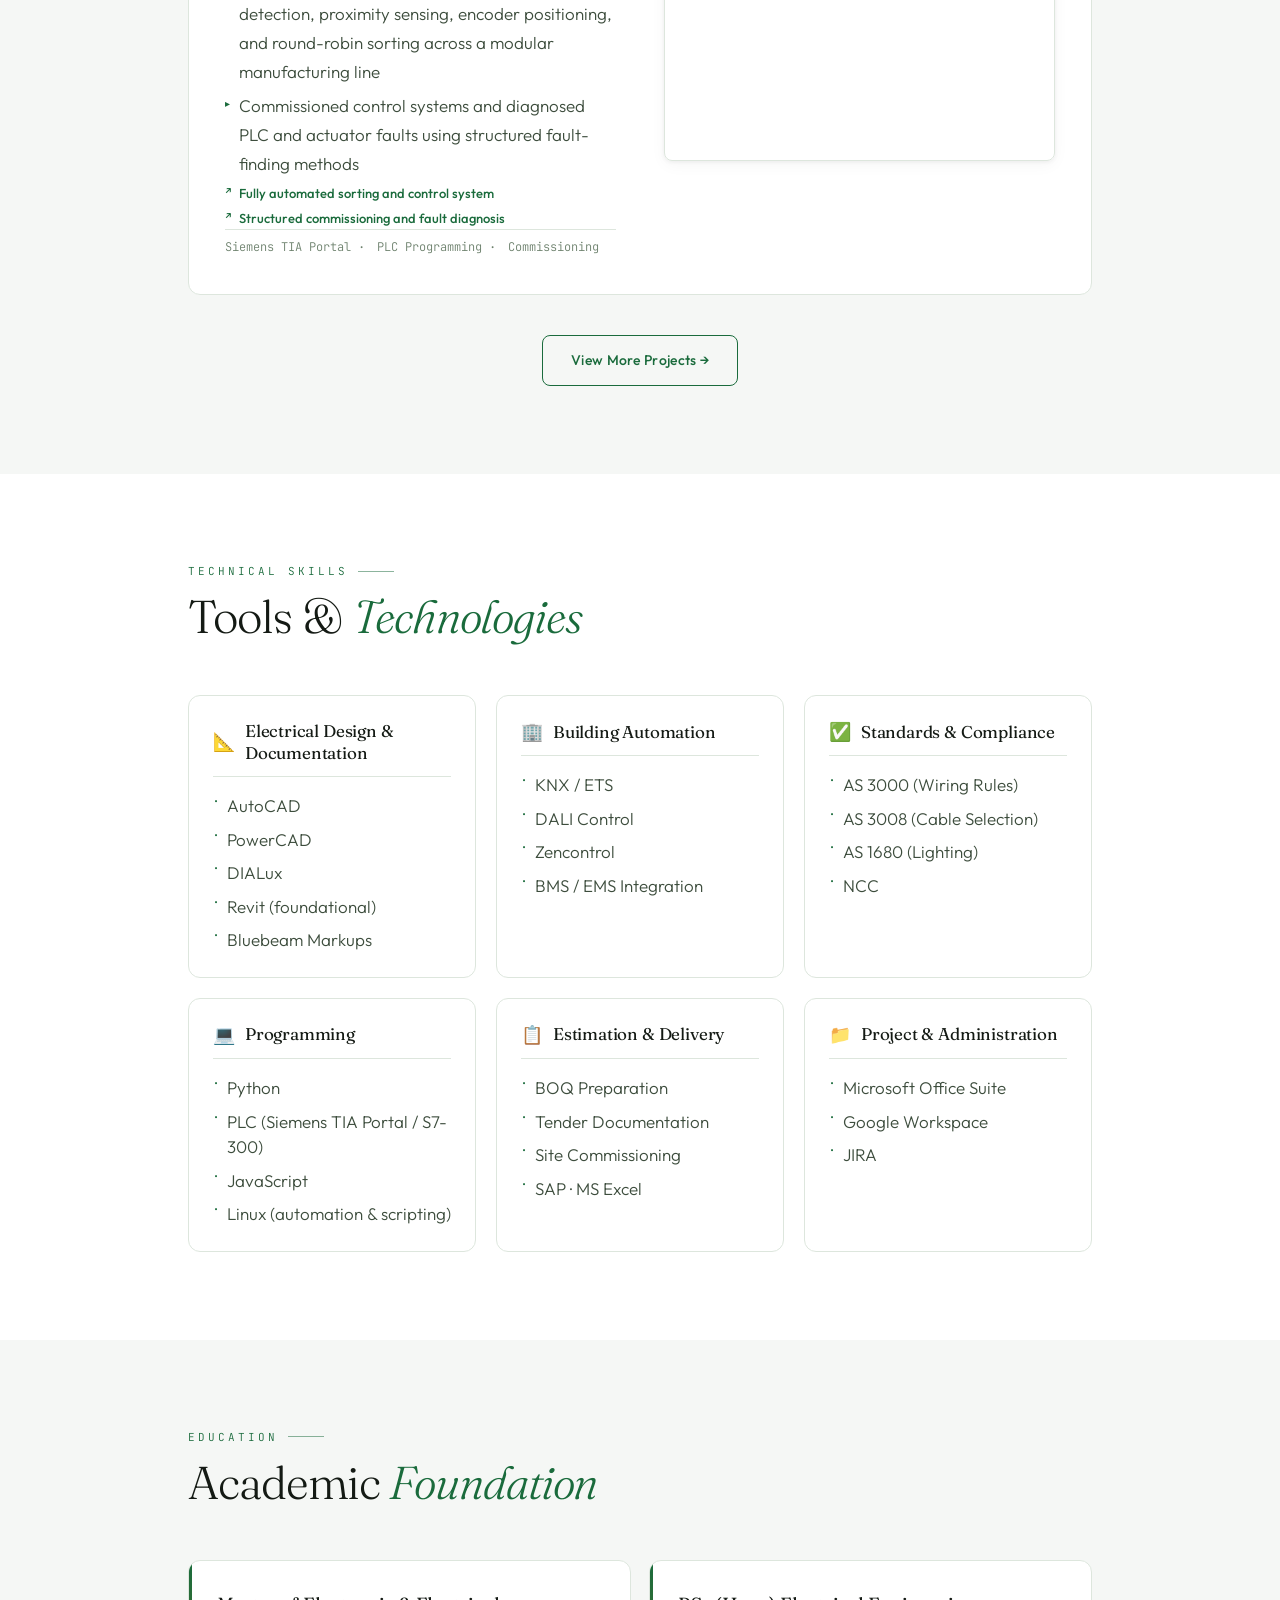
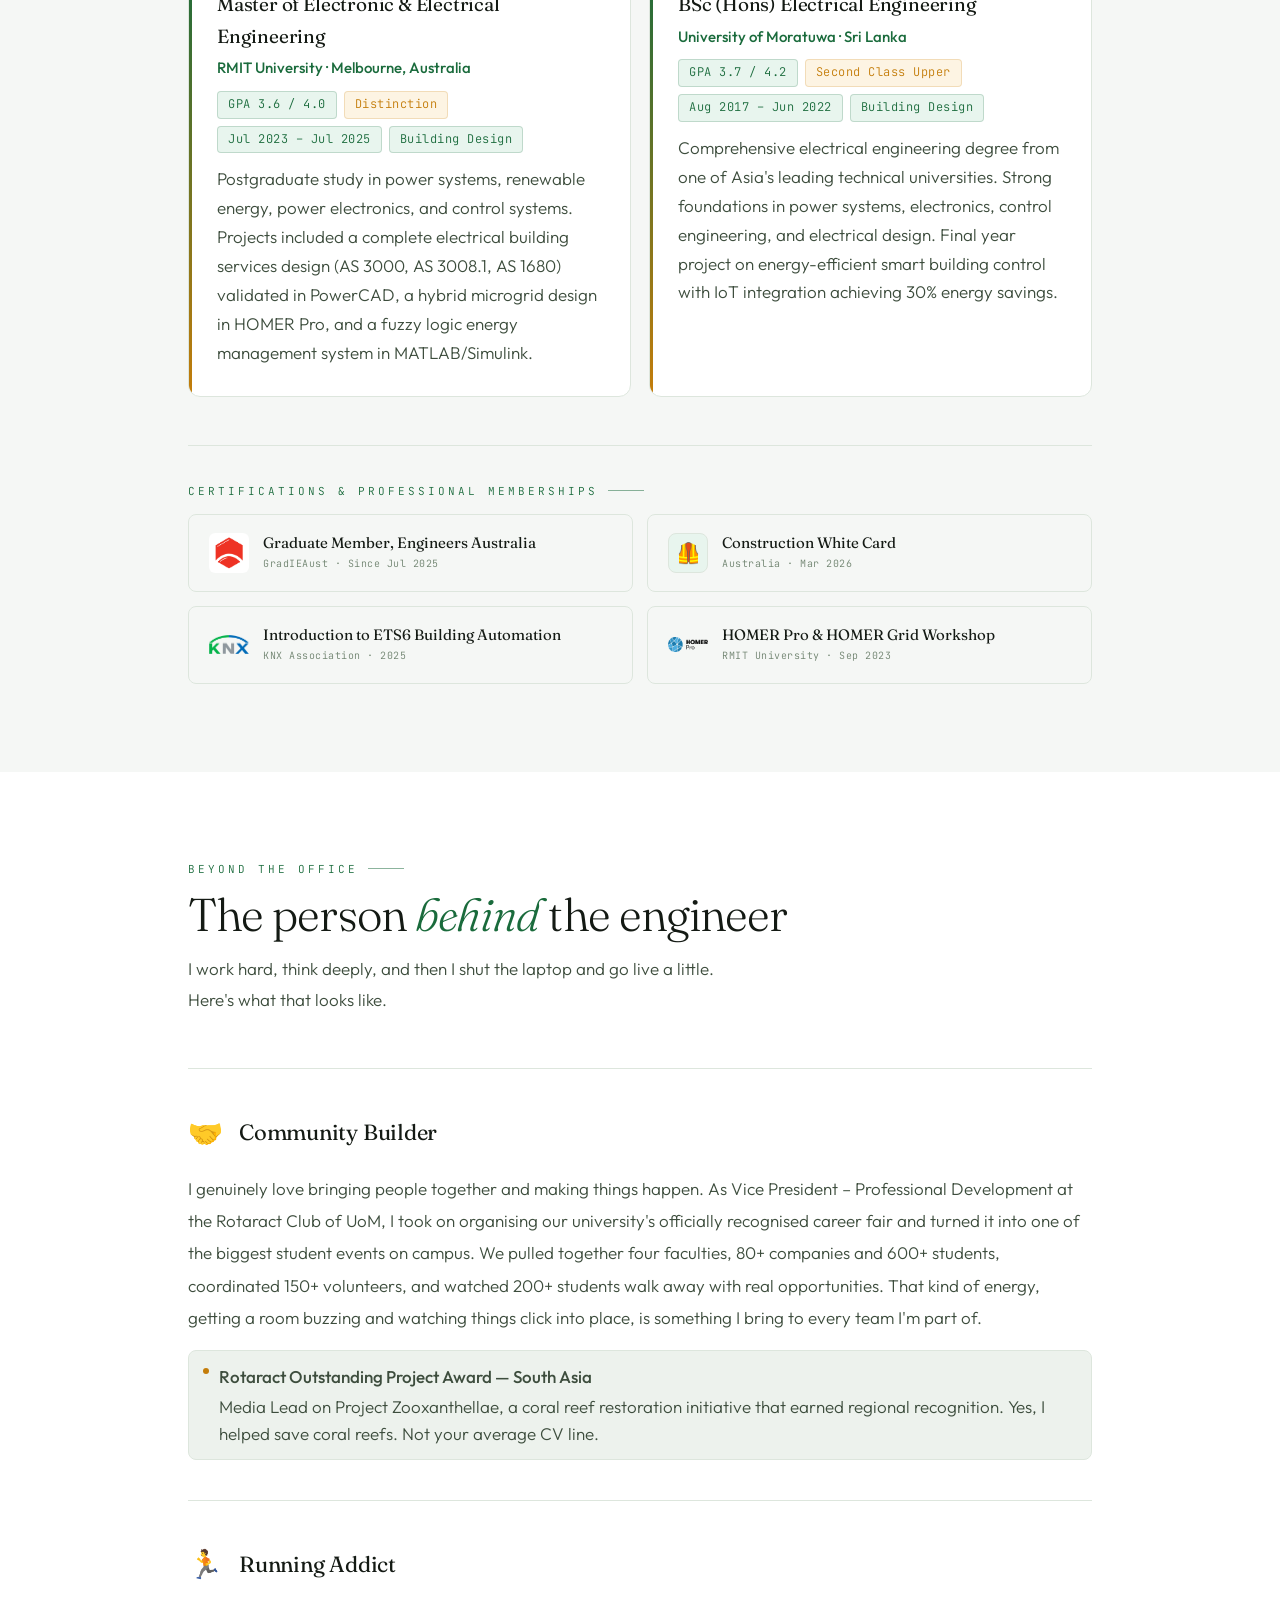
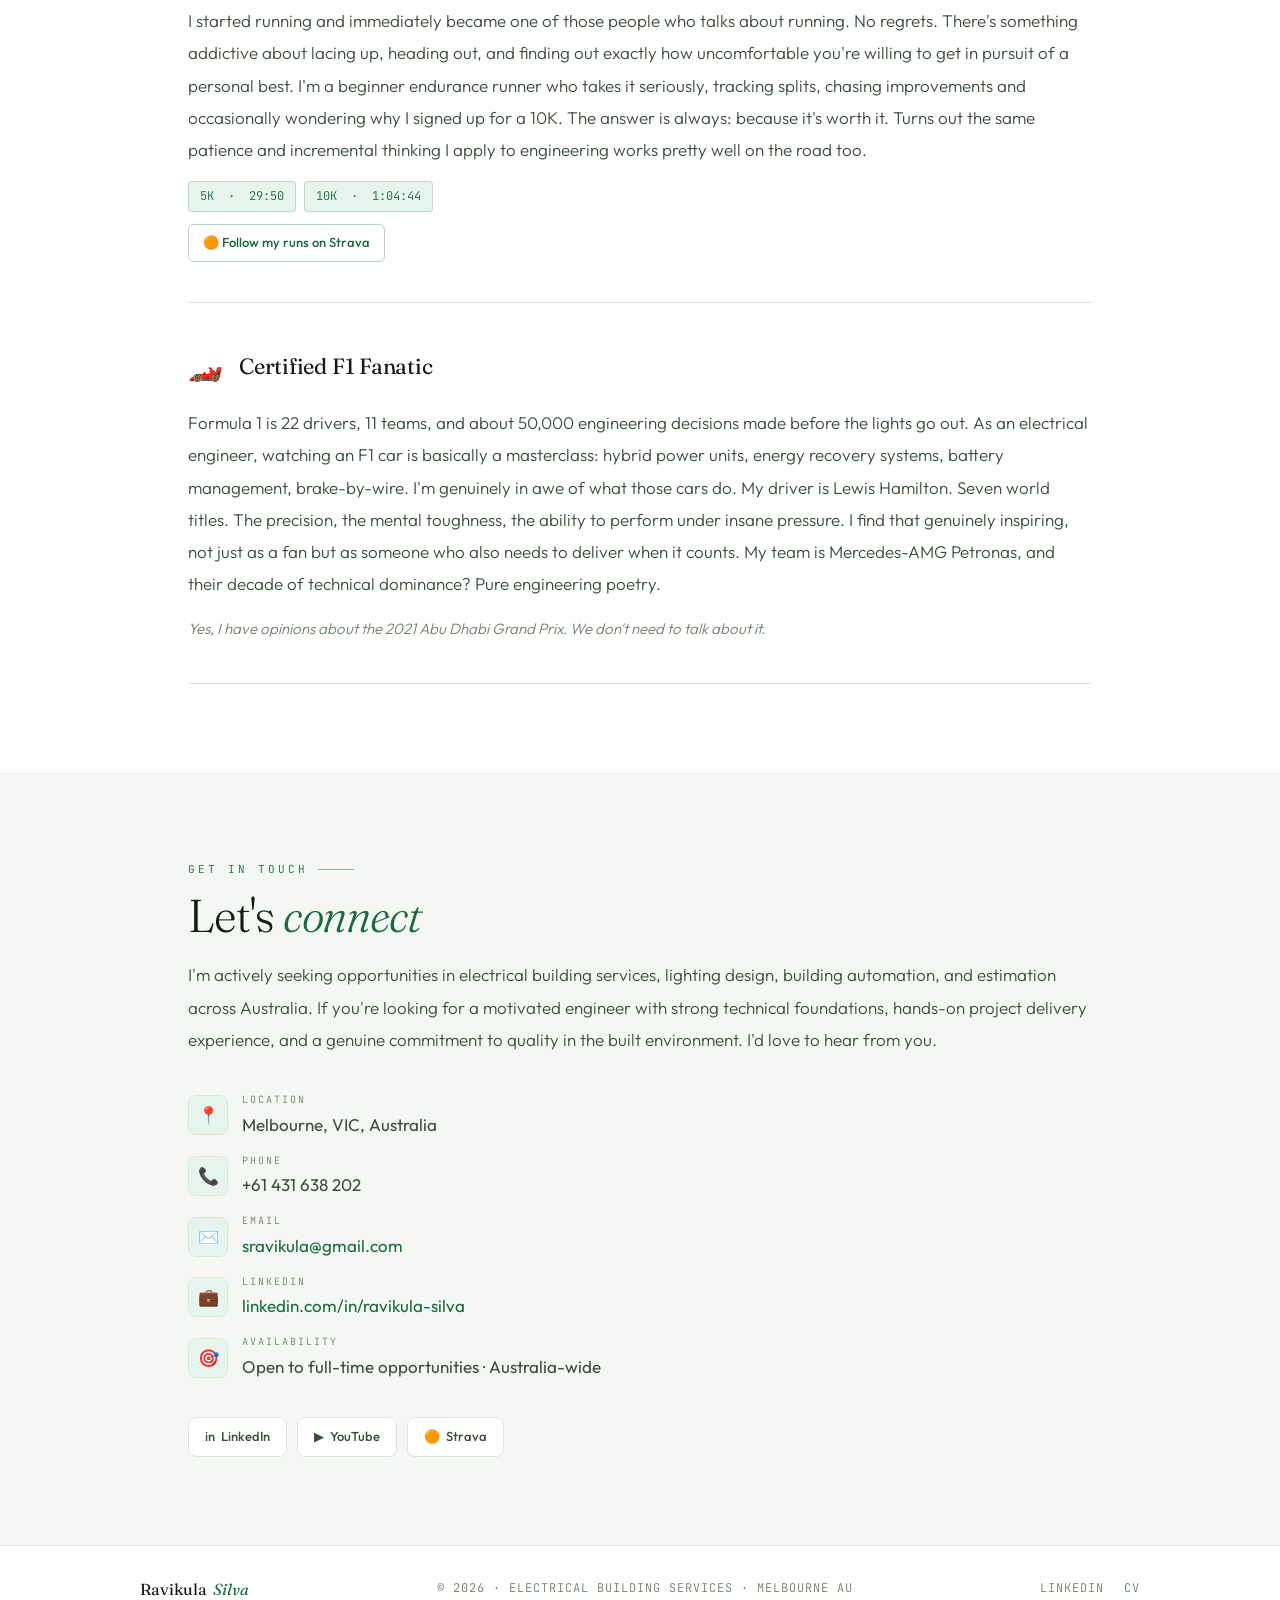
==== commit 3e47cbb0: "Content updates across expertise, projects, education, hero, and beyond sections" ====
--- a/index.html
+++ b/index.html
@@ -61,7 +61,7 @@
       <div class="hero-left">
         <h1 class="hero-name">Ravikula<br><em>Silva</em></h1>
         <p class="hero-role"> Building Services Engineer</p>
-        <p class="hero-desc">Electrical Building Services Engineer with hands-on experience in design, estimation, and commissioning across residential and commercial projects in Australia. Proficient in AS 3000/AS 1680-compliant design, KNX/DALI lighting control, and electrical documentation in AutoCAD and PowerCAD.</p>
+        <p class="hero-desc">Electrical engineer with hands-on experience in design, estimation, and commissioning across residential and commercial projects in Australia. Proficient in AS 3000/AS 1680-compliant design, KNX/DALI lighting control, and electrical documentation in AutoCAD and PowerCAD.</p>
       </div>
       <div class="hero-right">
         <div class="hero-video-wrap">
@@ -115,7 +115,7 @@
       <div class="exp-card reveal">
         <div class="exp-icon">📐</div>
         <div class="exp-title">Electrical Design &amp; Documentation</div>
-        <p class="exp-desc">Complete electrical building services design across residential and commercial projects. Cable sizing, maximum demand calculations, sub-circuit design, and protection coordination to AS 3000 and AS 3008.1. Design validation using PowerCAD, and production of SLDs, schematics, and shop drawings in AutoCAD.</p>
+        <p class="exp-desc">Complete electrical building services design across residential and commercial projects. Cable sizing, maximum demand calculations, sub-circuit design, and protection coordination to AS 3000 and AS 3008.1. Design validation using PowerCAD, and interpreting SLDs, schematics, and shop drawings in AutoCAD.</p>
       </div>
       <div class="exp-card reveal" style="transition-delay:.08s">
         <div class="exp-icon">💡</div>
@@ -125,12 +125,12 @@
       <div class="exp-card reveal" style="transition-delay:.16s">
         <div class="exp-icon">🏢</div>
         <div class="exp-title">Building Automation Systems</div>
-        <p class="exp-desc">KNX commissioning and programming using ETS across multiple building automation projects, including automated lighting logic, relay switching, scene control, and BMS interfacing. Working knowledge of Building Management Systems (BMS) and Energy Management Systems (EMS) for commercial and healthcare facilities.</p>
+        <p class="exp-desc">KNX commissioning and programming using ETS across multiple building automation projects, including automated lighting logic, relay switching, scene control, and BMS interfacing. Working knowledge of Building Management Systems (BMS) and Energy Management Systems (EMS) for commercial facilities.</p>
       </div>
       <div class="exp-card reveal" style="transition-delay:.04s">
         <div class="exp-icon">📋</div>
         <div class="exp-title">Estimation &amp; Project Delivery</div>
-        <p class="exp-desc">Preparation of cost estimates, BOQs, quotations, and tender documentation for lighting, power, and control systems. Coordination with suppliers, wholesalers, and contractors to validate scope and support project delivery from concept through to commissioning, including an AUD 120K healthcare facility.</p>
+        <p class="exp-desc">Preparation of cost estimates, BOQs, quotations, and tender documentation for lighting, power, and control systems. Coordination with suppliers, wholesalers, and contractors to validate scope and support project delivery from concept through to commissioning, including estimating a lighting control system valued at AUD 120K.</p>
       </div>
       <div class="exp-card reveal" style="transition-delay:.12s">
         <div class="exp-icon">✅</div>
@@ -292,9 +292,9 @@
 <div class="feat-title">Healthcare Facility Lighting Control System</div>
           <div class="feat-origin">iAutomation Pty Ltd · Jan 2026 – Apr 2026</div>
           <div class="proj-bullets">
-            <div class="proj-bullet">Led estimation and delivery of a KNX/DALI-based lighting control system for a multi-storey healthcare facility in Victoria, valued at AUD 120K</div>
+            <div class="proj-bullet">Supported estimation and delivery of a KNX/DALI-based lighting control system for a multi-storey healthcare facility in Victoria, valued at AUD 120K</div>
             <div class="proj-bullet">Quantified materials and defined project scope, prepared BOQs and tender documentation to support accurate cost planning and procurement</div>
-            <div class="proj-bullet">Programmed KNX scene control, DALI dimming, relay switching, and BMS interfacing to meet clinical lighting and automation requirements</div>
+            <div class="proj-bullet">Supported in programming KNX scene control, DALI dimming, relay switching, and BMS interfacing to meet clinical lighting and automation requirements</div>
             <div class="proj-bullet">Coordinated with contractors and wholesalers throughout delivery and commissioning, supporting smooth on-site execution and system verification</div>
           </div>
           <div class="proj-outcomes">
@@ -442,6 +442,7 @@
           <span class="edu-badge">GPA 3.6 / 4.0</span>
           <span class="edu-badge gold">Distinction</span>
           <span class="edu-badge">Jul 2023 – Jul 2025</span>
+          <span class="edu-badge">Building Design</span>
         </div>
         <div class="edu-detail">Postgraduate study in power systems, renewable energy, power electronics, and control systems. Projects included a complete electrical building services design (AS 3000, AS 3008.1, AS 1680) validated in PowerCAD, a hybrid microgrid design in HOMER Pro, and a fuzzy logic energy management system in MATLAB/Simulink.</div>
       </div>
@@ -452,6 +453,7 @@
           <span class="edu-badge">GPA 3.7 / 4.2</span>
           <span class="edu-badge gold">Second Class Upper</span>
           <span class="edu-badge">Aug 2017 – Jun 2022</span>
+          <span class="edu-badge">Building Design</span>
         </div>
         <div class="edu-detail">Comprehensive electrical engineering degree from one of Asia's leading technical universities. Strong foundations in power systems, electronics, control engineering, and electrical design. Final year project on energy-efficient smart building control with IoT integration achieving 30% energy savings.</div>
       </div>
@@ -549,7 +551,7 @@
       <div class="beyond-item reveal">
         <div class="beyond-item-header">
           <span class="beyond-item-icon">🏃</span>
-          <h3 class="beyond-item-title">Running Addict (In Progress)</h3>
+          <h3 class="beyond-item-title">Running Addict</h3>
         </div>
         <div class="beyond-item-body">
           <p>I started running and immediately became one of those people who talks about running. No regrets. There's something addictive about lacing up, heading out, and finding out exactly how uncomfortable you're willing to get in pursuit of a personal best. I'm a beginner endurance runner who takes it seriously, tracking splits, chasing improvements and occasionally wondering why I signed up for a 10K. The answer is always: because it's worth it. Turns out the same patience and incremental thinking I apply to engineering works pretty well on the road too.</p>
@@ -610,7 +612,6 @@
         <a href="https://www.linkedin.com/in/ravikula-silva/" target="_blank" class="soc-btn">in &nbsp;LinkedIn</a>
         <a href="https://www.youtube.com/@RavikulaSilva"      target="_blank" class="soc-btn">▶ &nbsp;YouTube</a>
         <a href="https://www.strava.com/athletes/ravikula"    target="_blank" class="soc-btn">🟠 &nbsp;Strava</a>
-        <a href="mailto:sravikula@gmail.com"                           class="soc-btn">✉ &nbsp;Email</a>
       </div>
     </div>
   </div>
@@ -624,7 +625,6 @@
     <div class="foot-copy">© 2026 · ELECTRICAL BUILDING SERVICES · MELBOURNE AU</div>
     <div class="foot-links">
       <a href="https://www.linkedin.com/in/ravikula-silva/" target="_blank">LinkedIn</a>
-      <a href="https://github.com/Ravikula"                 target="_blank">GitHub</a>
       <a href="cv.pdf" target="_blank">CV</a>
     </div>
   </div>
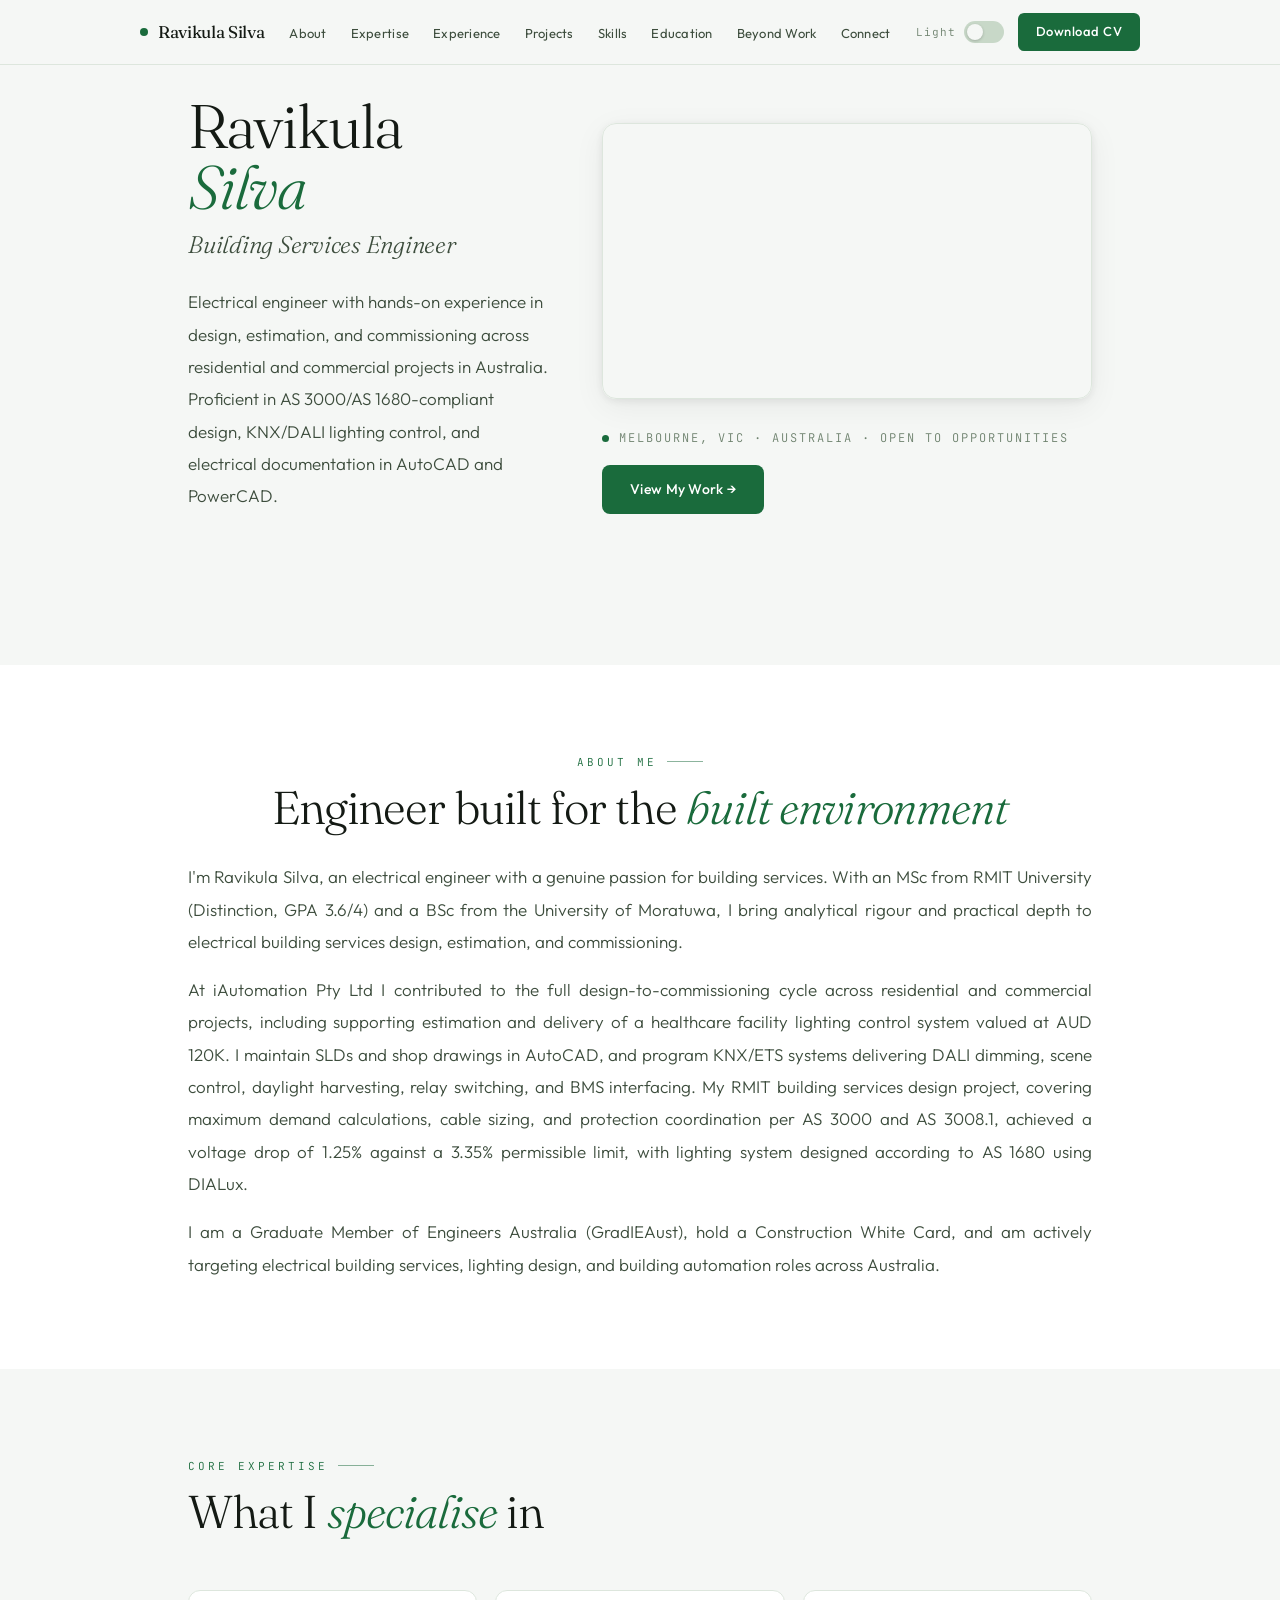
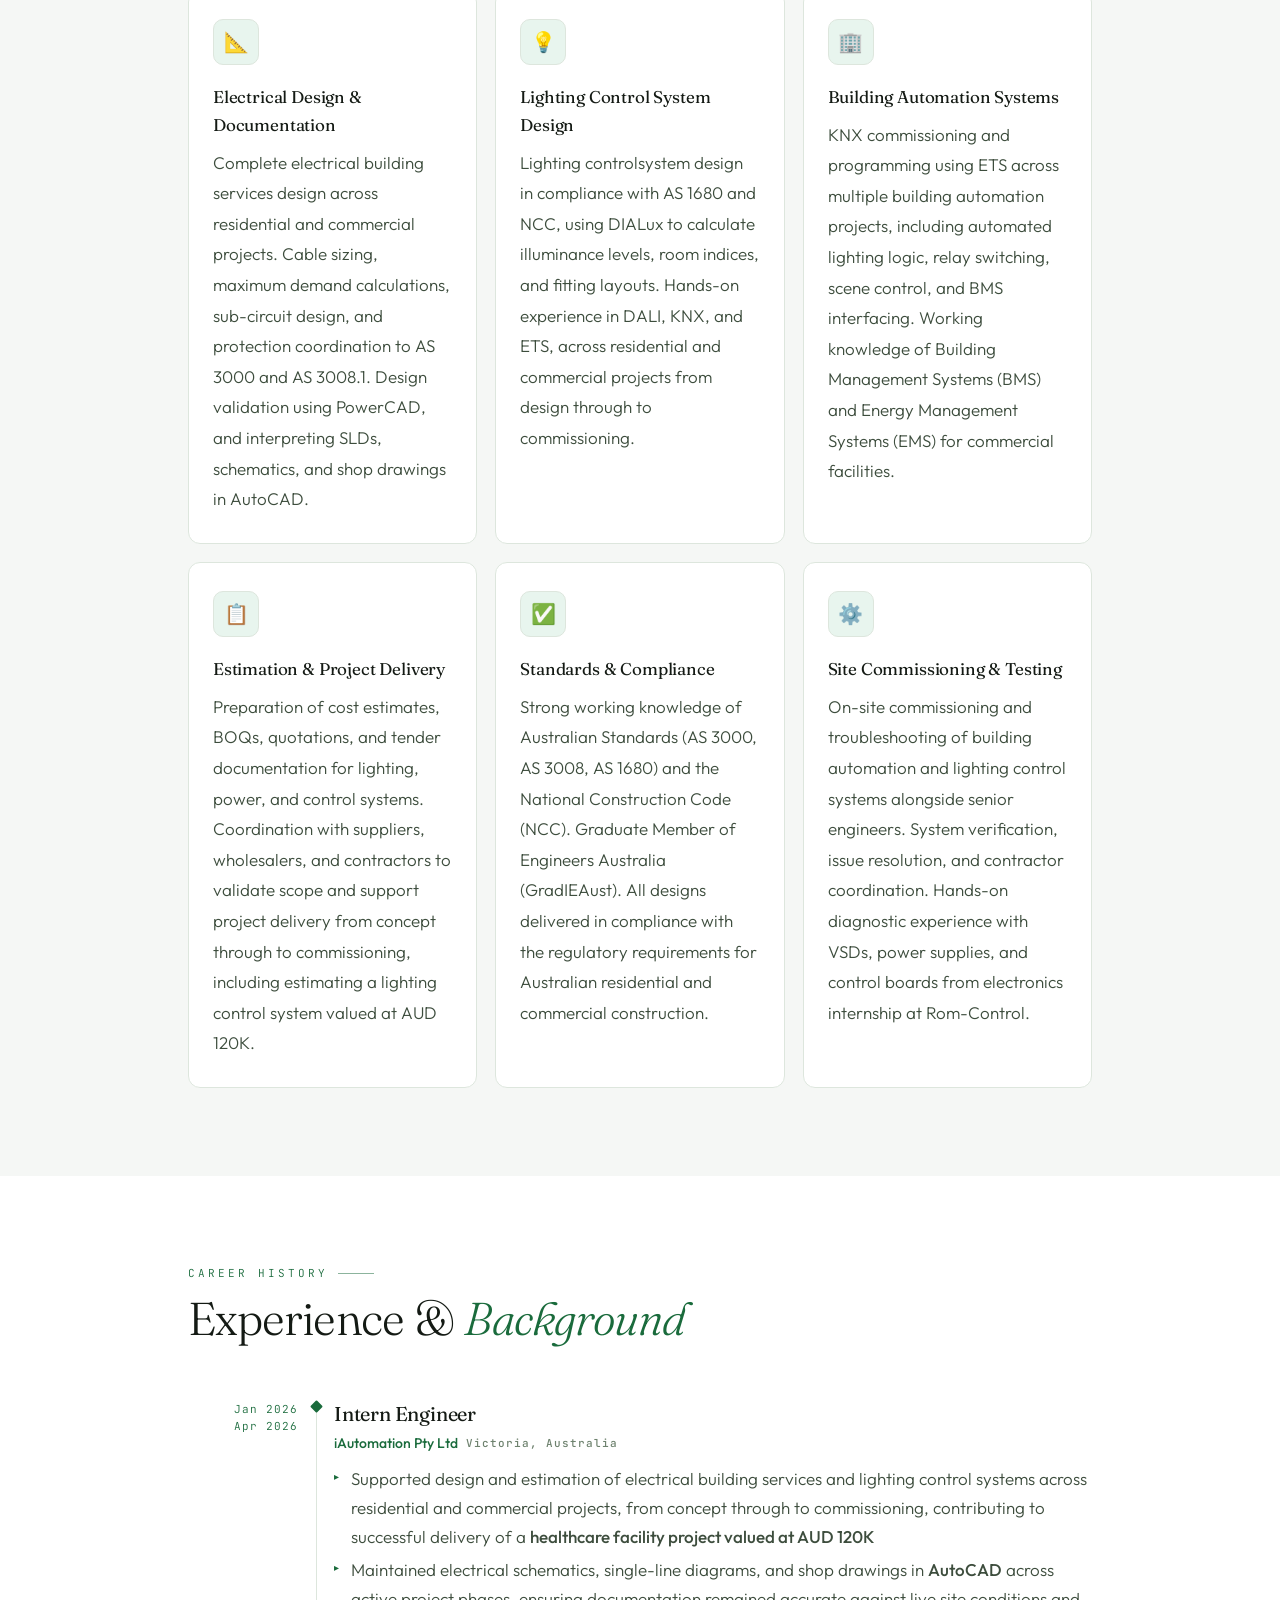
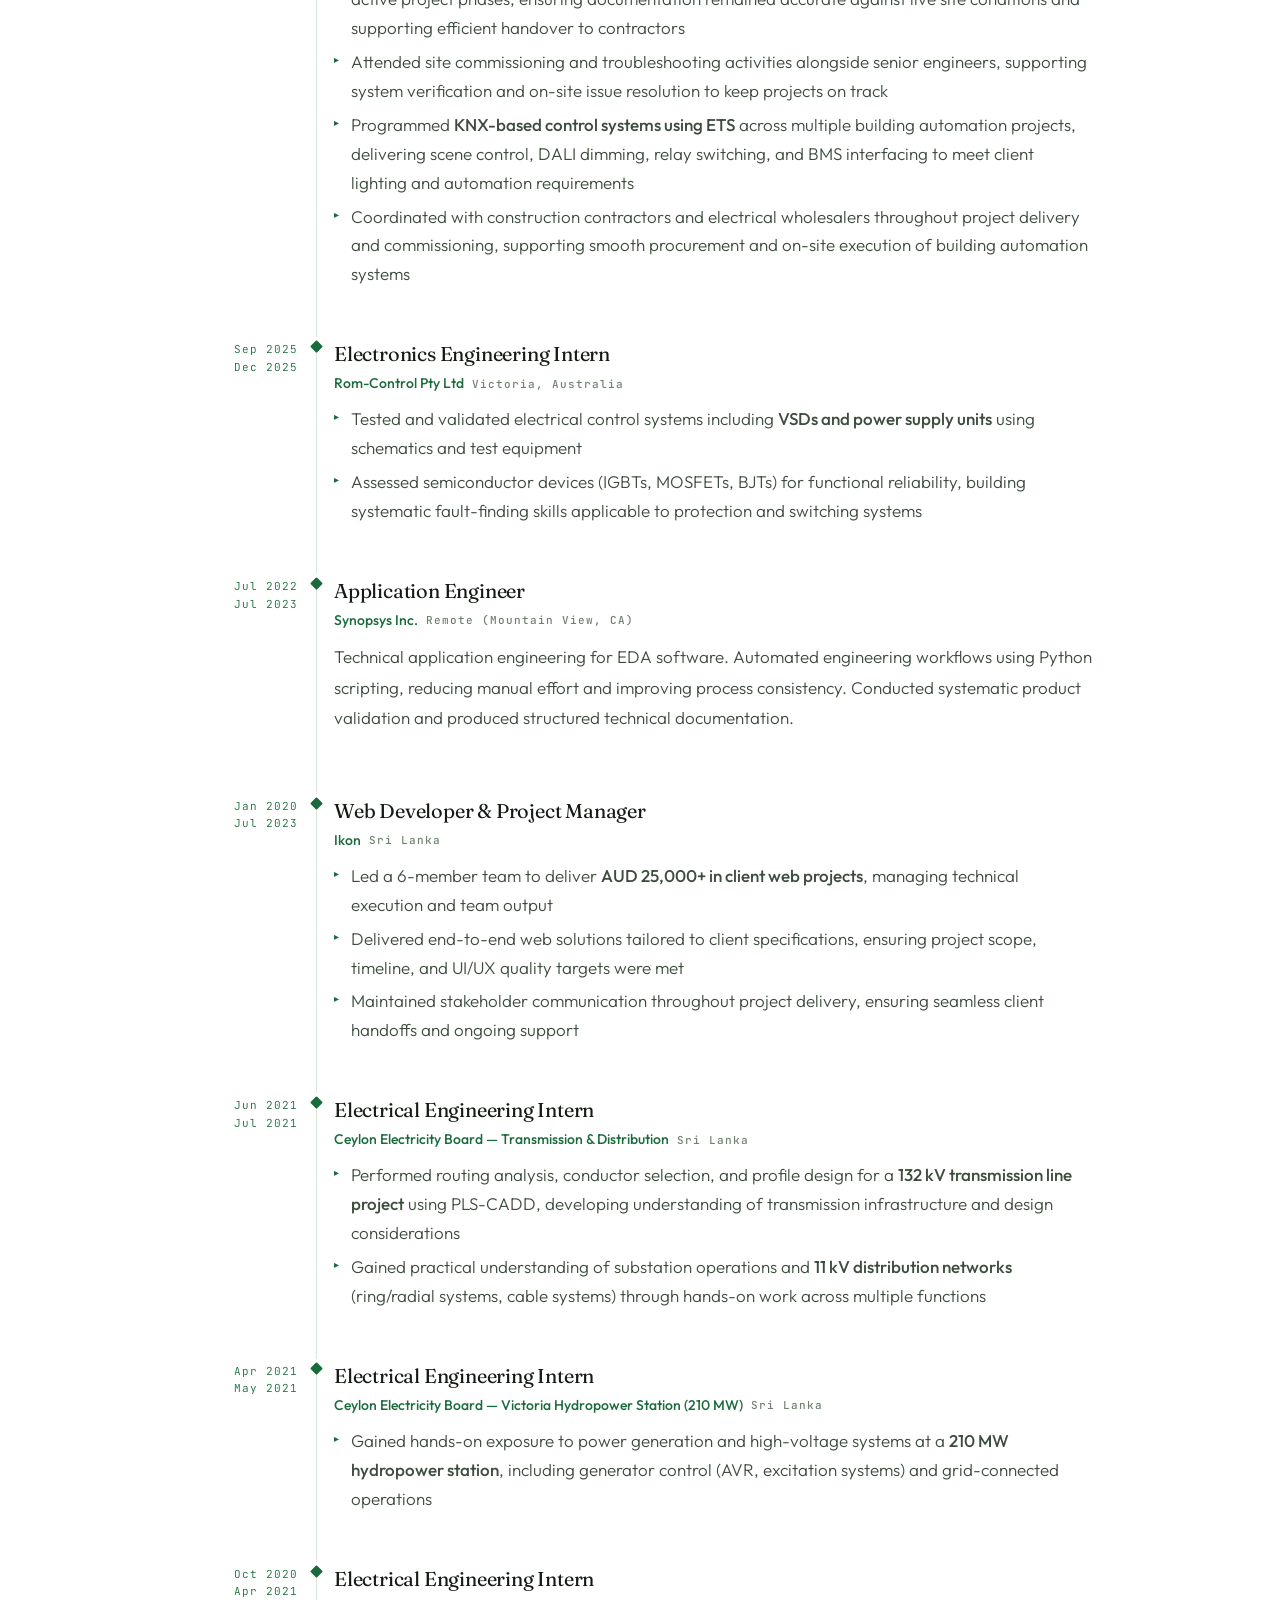
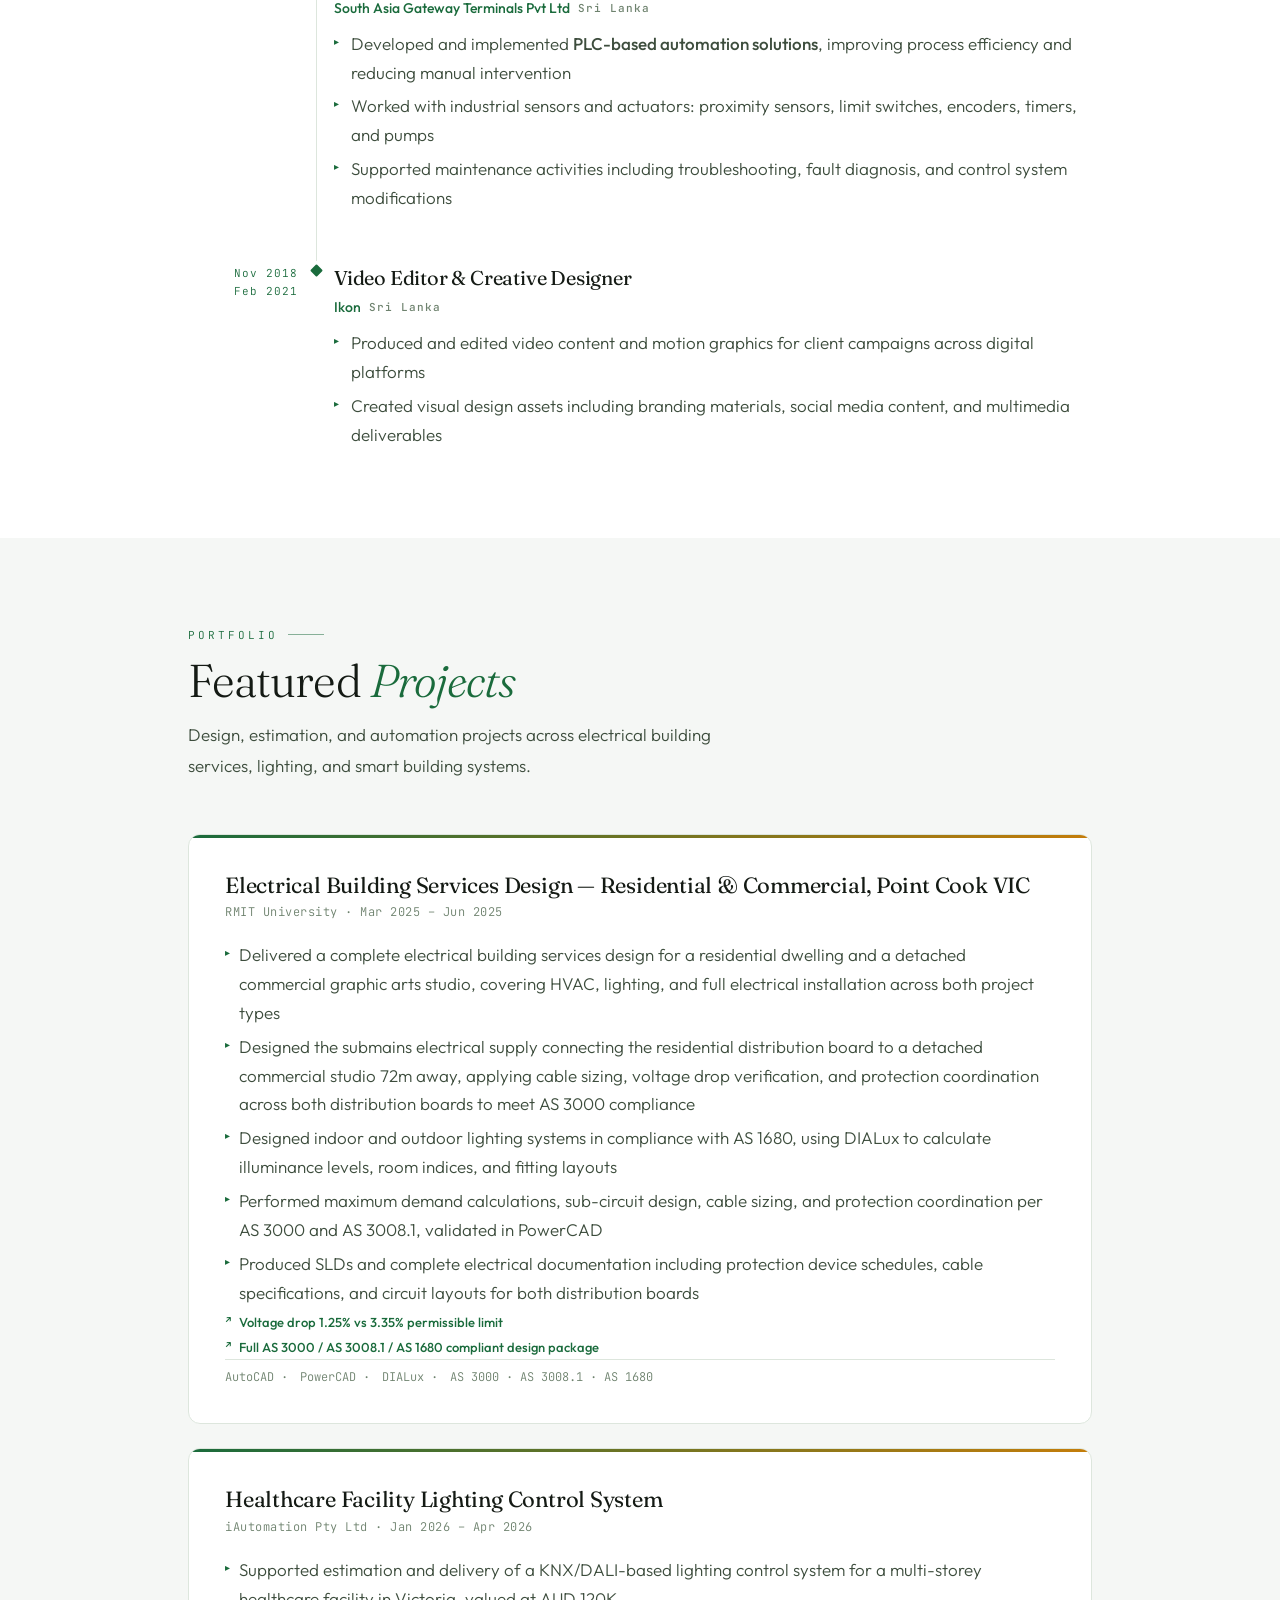
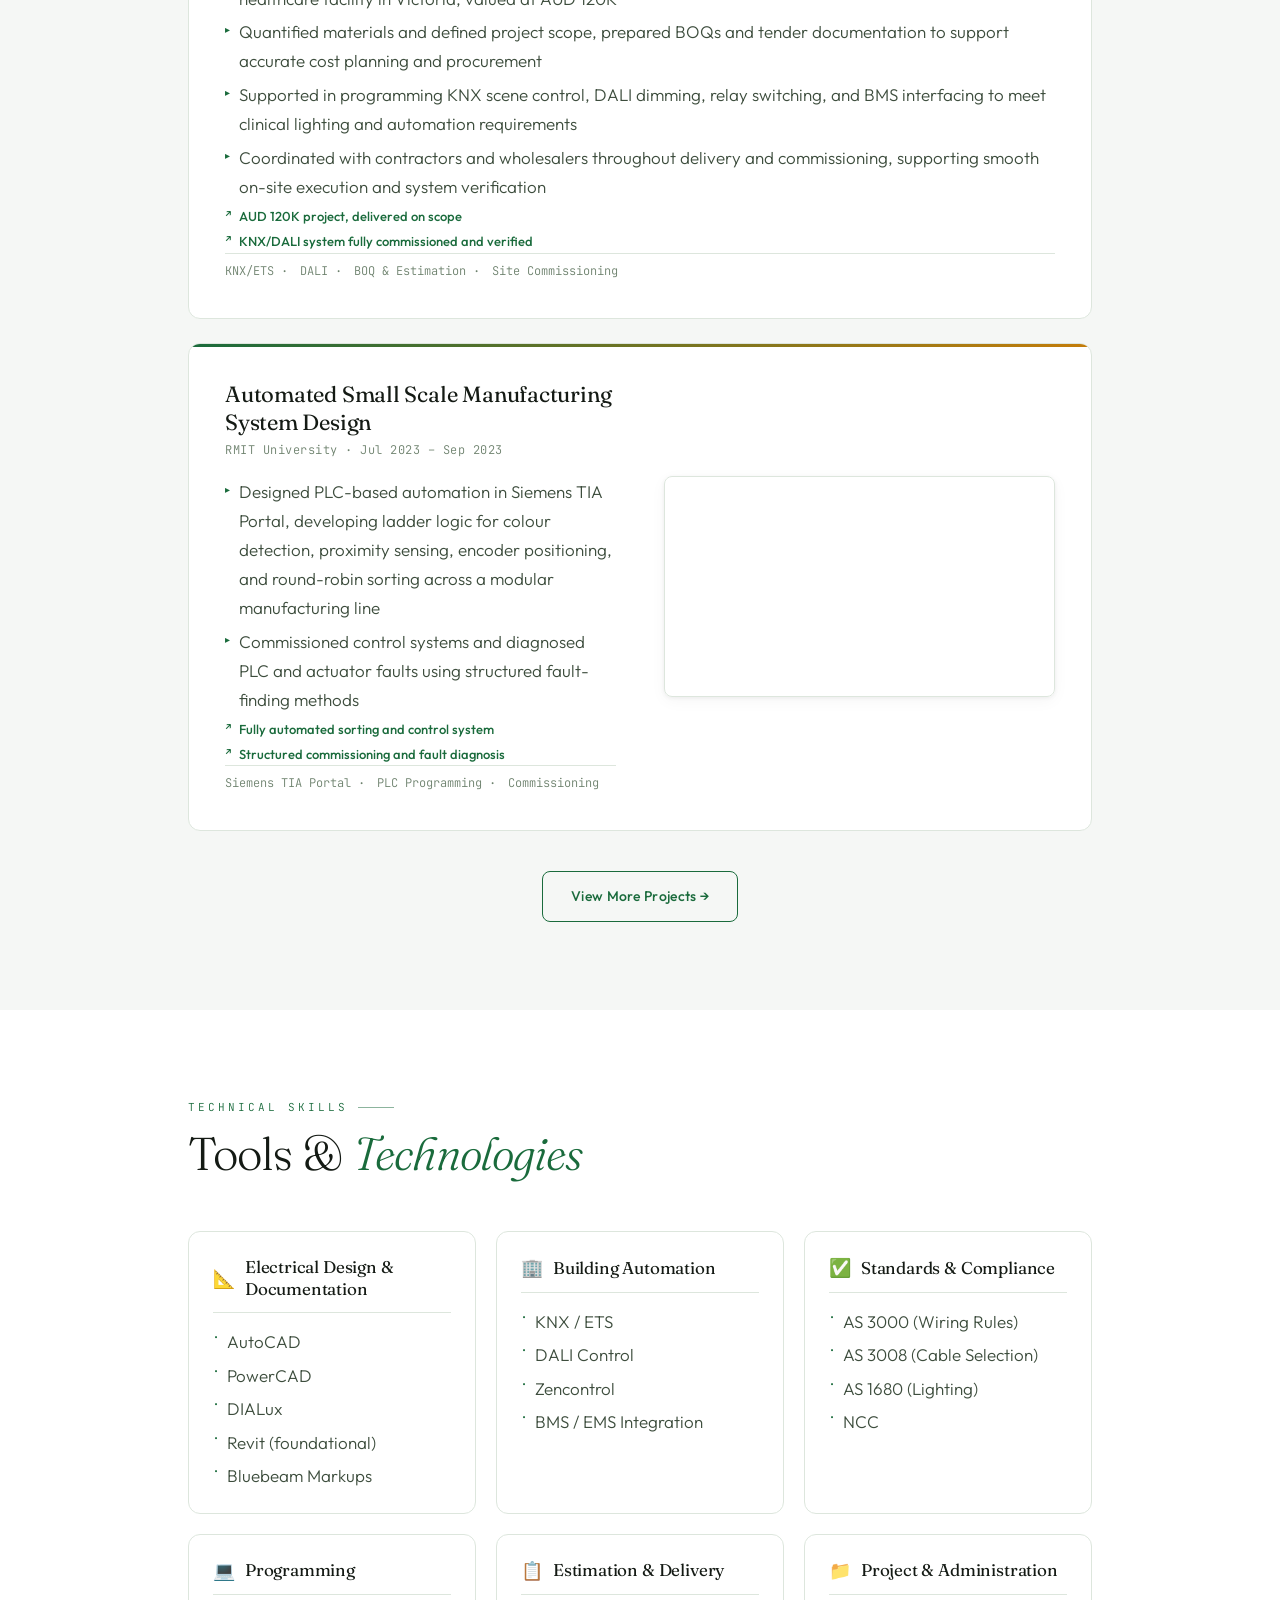
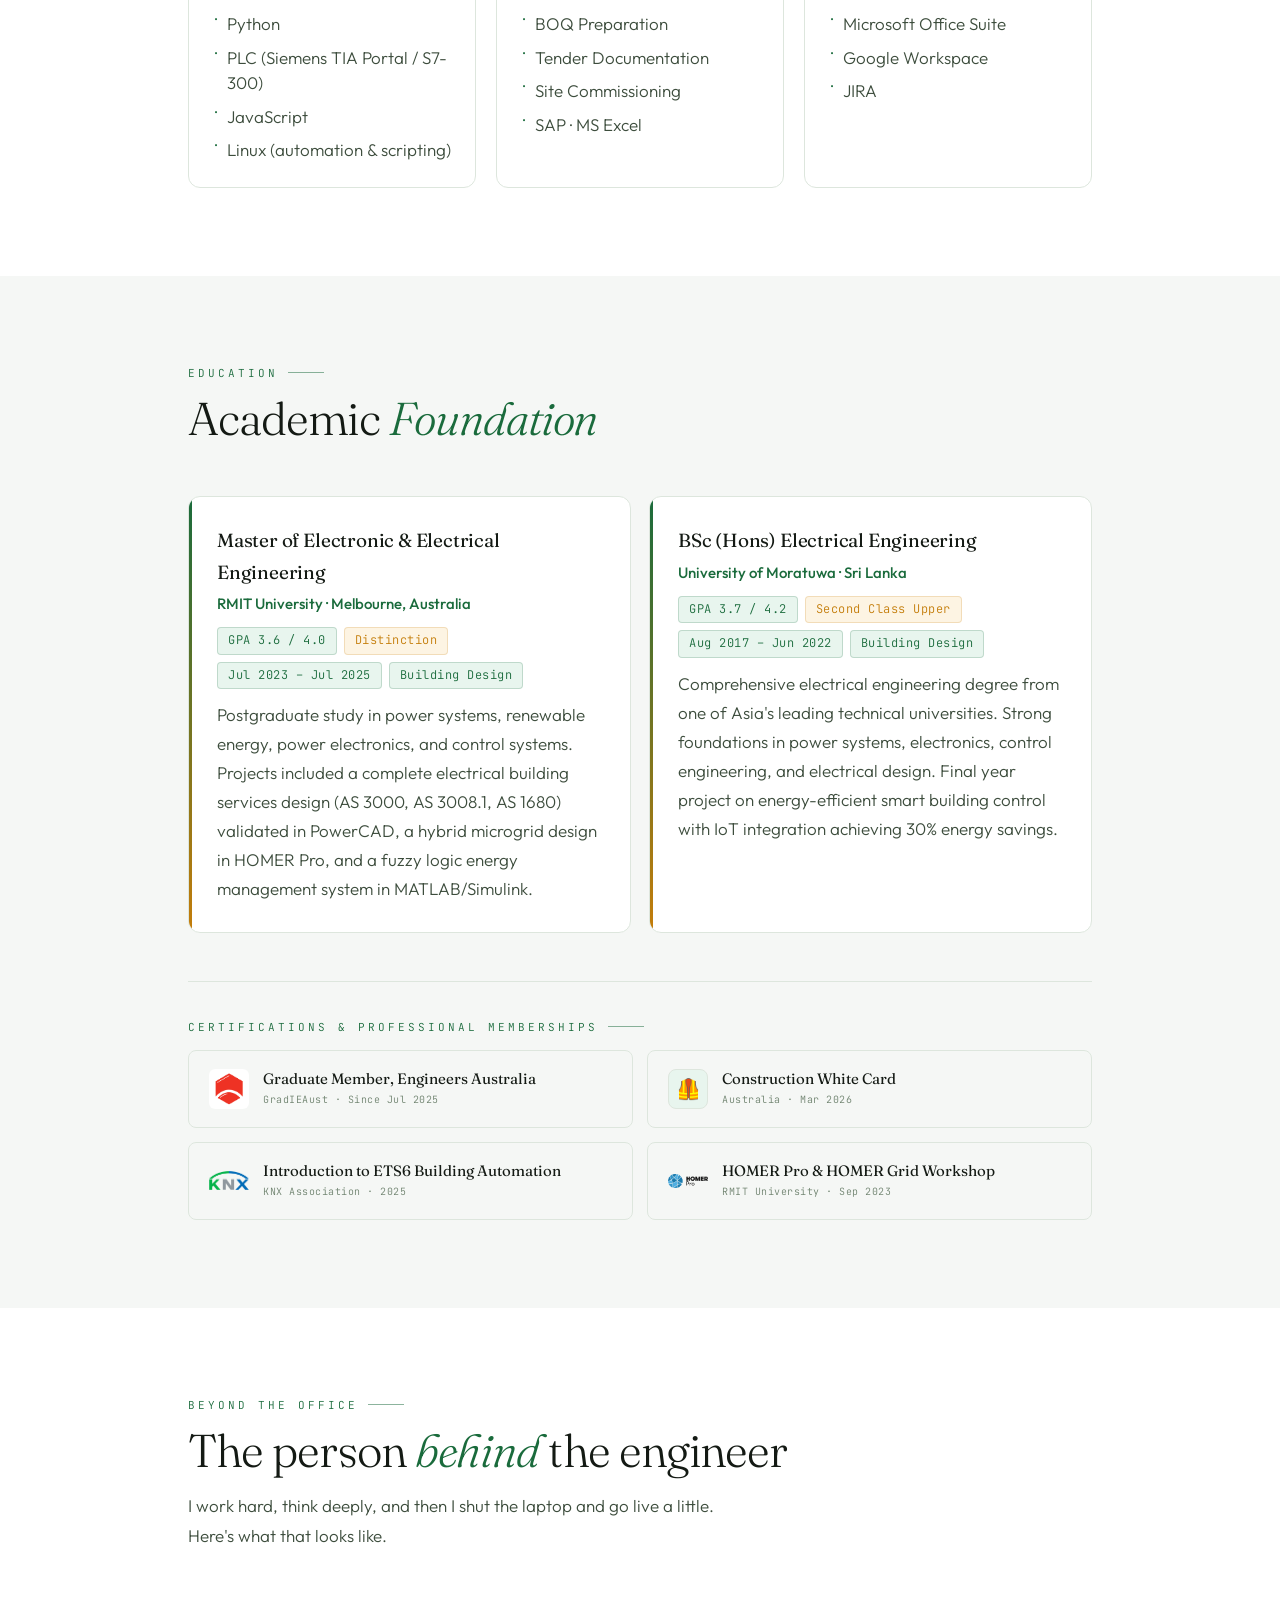
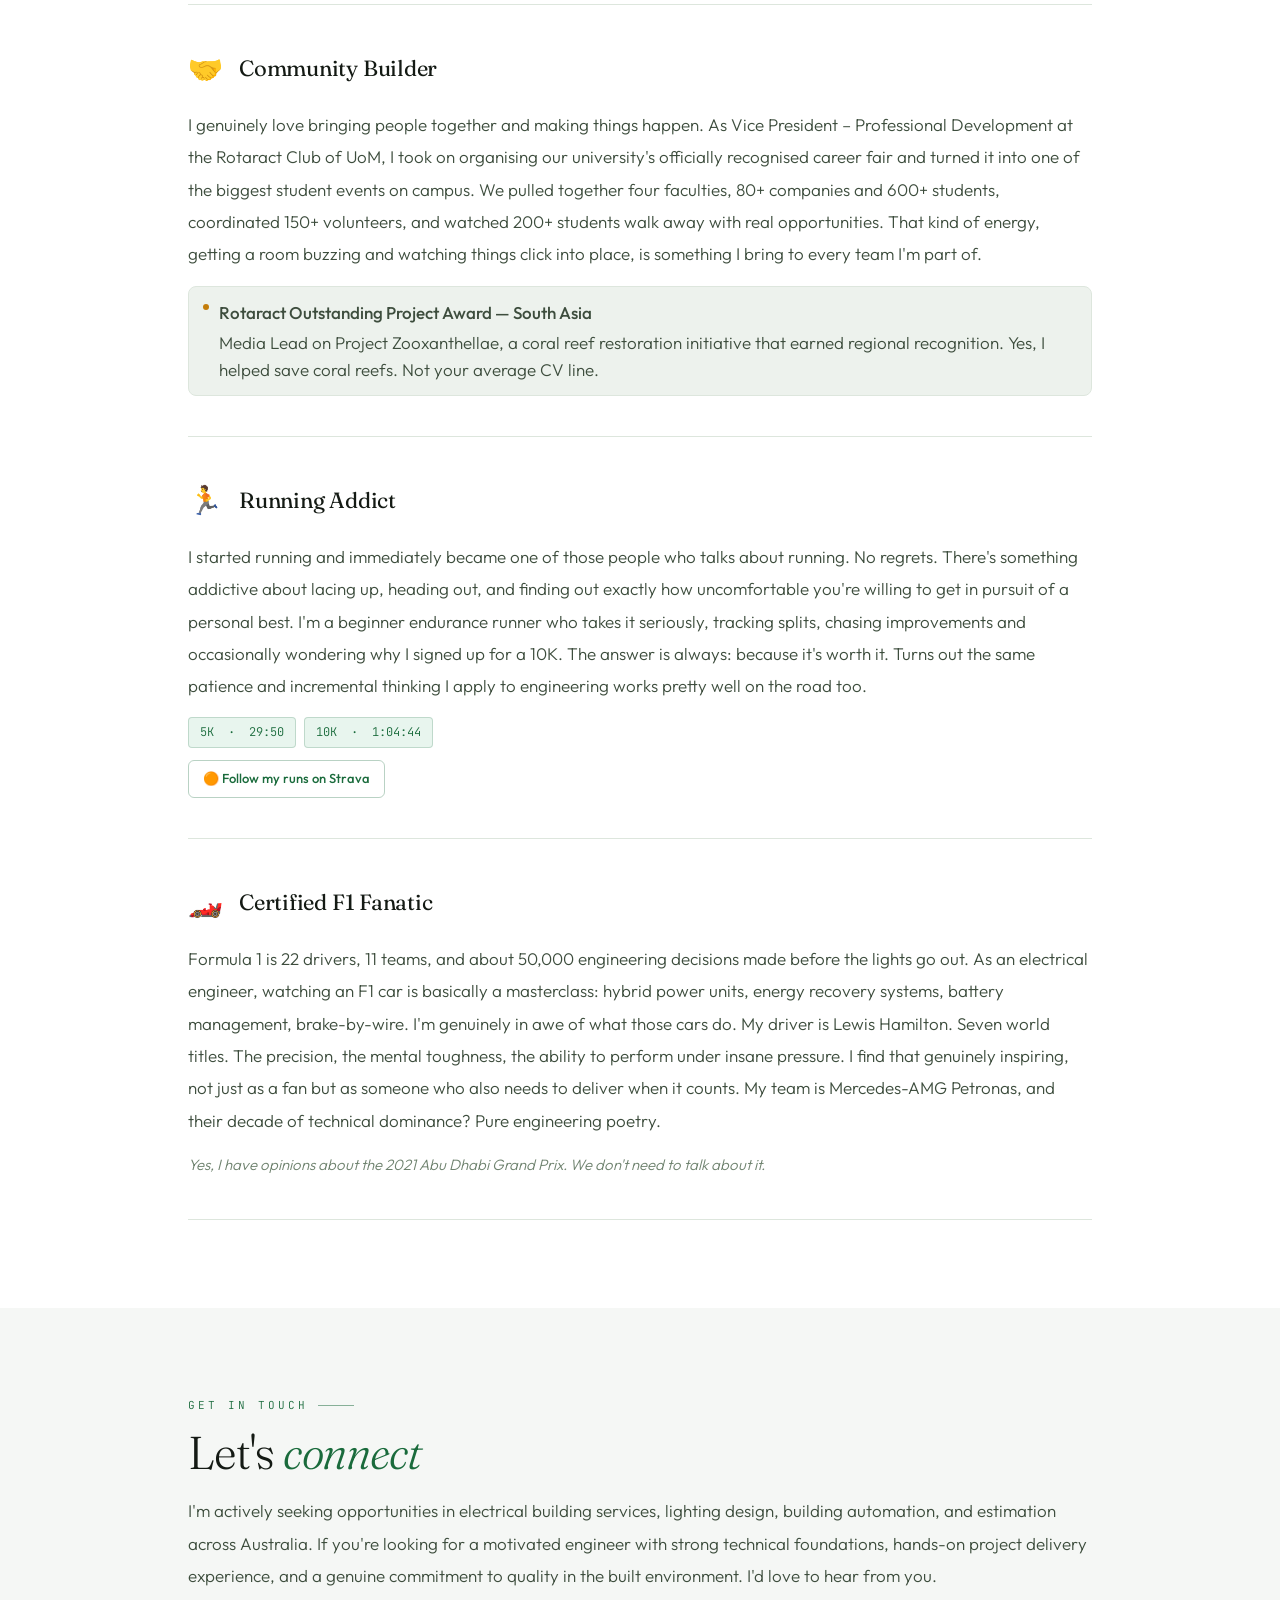
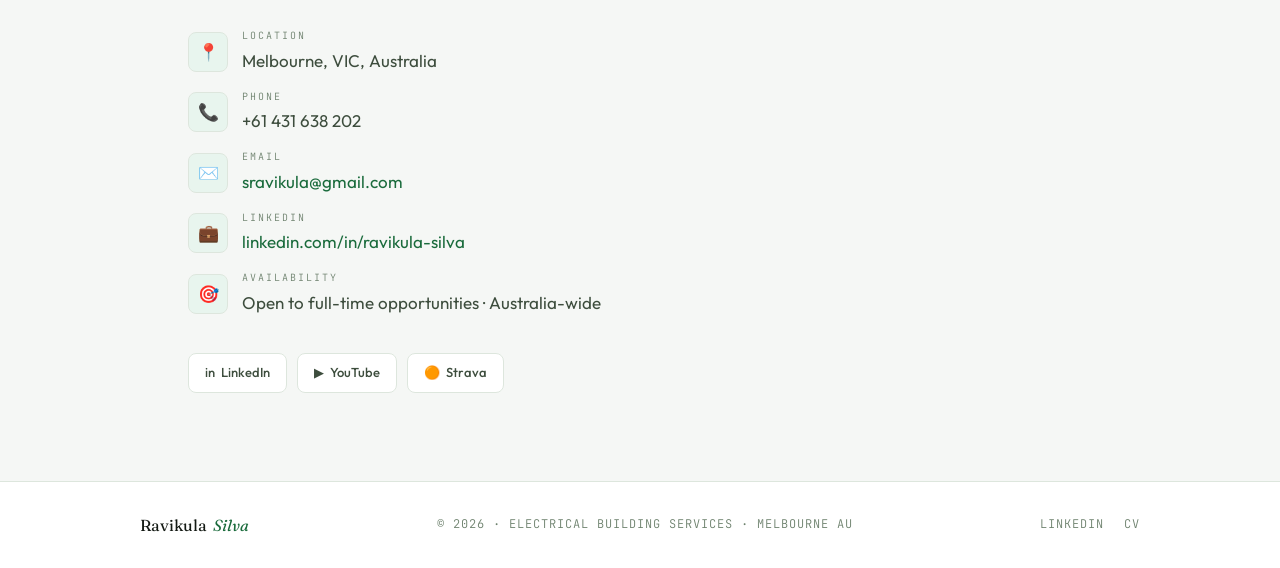
==== commit 820a85f4: "Add Web Developer & Project Manager and Video Editor roles at Ikon" ====
--- a/index.html
+++ b/index.html
@@ -35,7 +35,7 @@
         <span class="theme-lbl" id="themeLbl">Light</span>
         <button class="toggle" id="themeBtn" aria-label="Toggle theme"></button>
       </div>
-      <a href="cv.pdf" target="_blank" class="nav-cv">Download CV</a>
+      <a href="cv.pdf" download="Ravikula Silva Resume.pdf" target="_blank" class="nav-cv">Download CV</a>
       <button class="hamburger" id="ham" aria-label="Menu">
         <span></span><span></span><span></span>
       </button>
@@ -203,6 +203,22 @@
 
       <div class="tl-item reveal">
         <div class="tl-left">
+          <div class="tl-date">Jan 2020<br>Jul 2023</div>
+          <div class="tl-diamond"></div>
+        </div>
+        <div class="tl-right">
+          <div class="tl-role">Web Developer &amp; Project Manager</div>
+          <div class="tl-company">Ikon <span class="tl-loc">Sri Lanka</span></div>
+          <div class="tl-pts">
+            <div class="tl-pt">Led a 6-member team to deliver <strong>AUD 25,000+ in client web projects</strong>, managing technical execution and team output</div>
+            <div class="tl-pt">Delivered end-to-end web solutions tailored to client specifications, ensuring project scope, timeline, and UI/UX quality targets were met</div>
+            <div class="tl-pt">Maintained stakeholder communication throughout project delivery, ensuring seamless client handoffs and ongoing support</div>
+          </div>
+        </div>
+      </div>
+
+      <div class="tl-item reveal">
+        <div class="tl-left">
           <div class="tl-date">Jun 2021<br>Jul 2021</div>
           <div class="tl-diamond"></div>
         </div>
@@ -242,6 +258,21 @@
             <div class="tl-pt">Developed and implemented <strong>PLC-based automation solutions</strong>, improving process efficiency and reducing manual intervention</div>
             <div class="tl-pt">Worked with industrial sensors and actuators: proximity sensors, limit switches, encoders, timers, and pumps</div>
             <div class="tl-pt">Supported maintenance activities including troubleshooting, fault diagnosis, and control system modifications</div>
+          </div>
+        </div>
+      </div>
+
+      <div class="tl-item reveal">
+        <div class="tl-left">
+          <div class="tl-date">Nov 2018<br>Feb 2021</div>
+          <div class="tl-diamond"></div>
+        </div>
+        <div class="tl-right">
+          <div class="tl-role">Video Editor &amp; Creative Designer</div>
+          <div class="tl-company">Ikon <span class="tl-loc">Sri Lanka</span></div>
+          <div class="tl-pts">
+            <div class="tl-pt">Produced and edited video content and motion graphics for client campaigns across digital platforms</div>
+            <div class="tl-pt">Created visual design assets including branding materials, social media content, and multimedia deliverables</div>
           </div>
         </div>
       </div>
@@ -625,7 +656,7 @@
     <div class="foot-copy">© 2026 · ELECTRICAL BUILDING SERVICES · MELBOURNE AU</div>
     <div class="foot-links">
       <a href="https://www.linkedin.com/in/ravikula-silva/" target="_blank">LinkedIn</a>
-      <a href="cv.pdf" target="_blank">CV</a>
+      <a href="cv.pdf" download="Ravikula Silva Resume.pdf" target="_blank">CV</a>
     </div>
   </div>
 </footer>
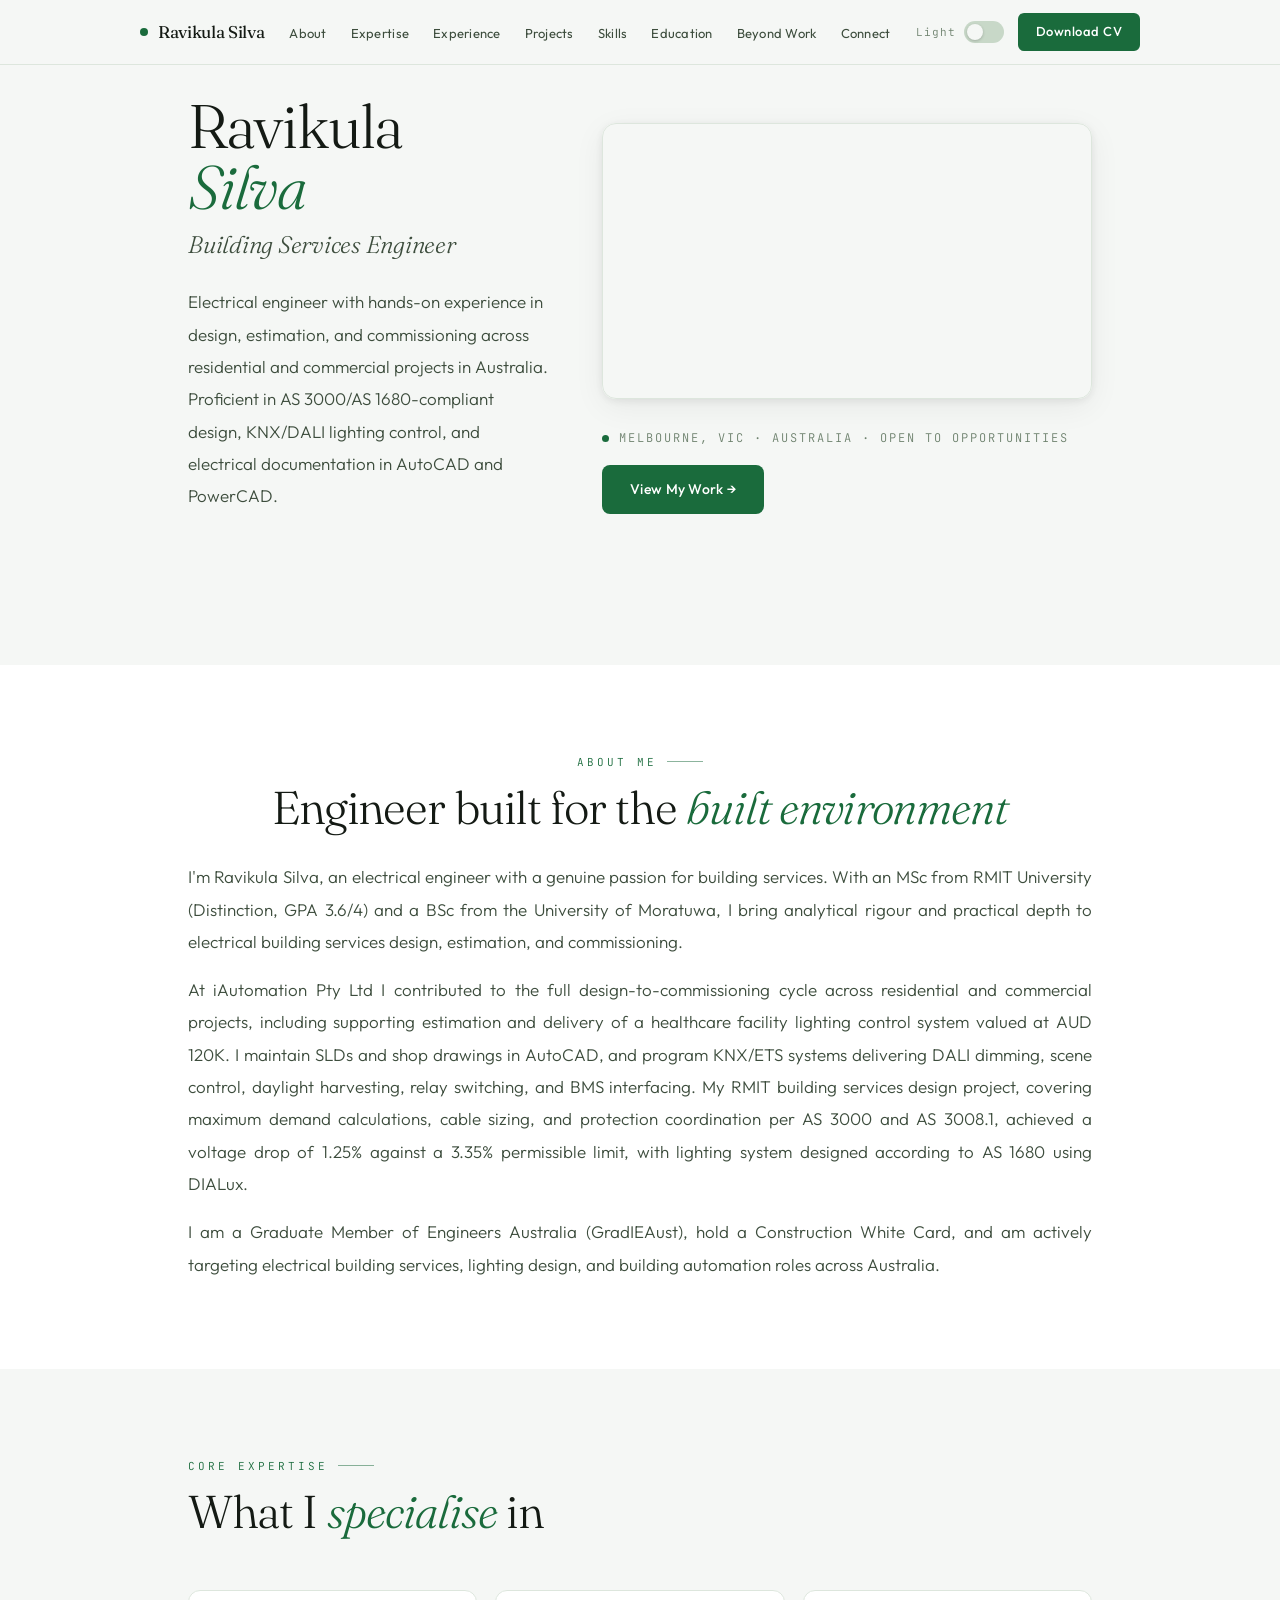
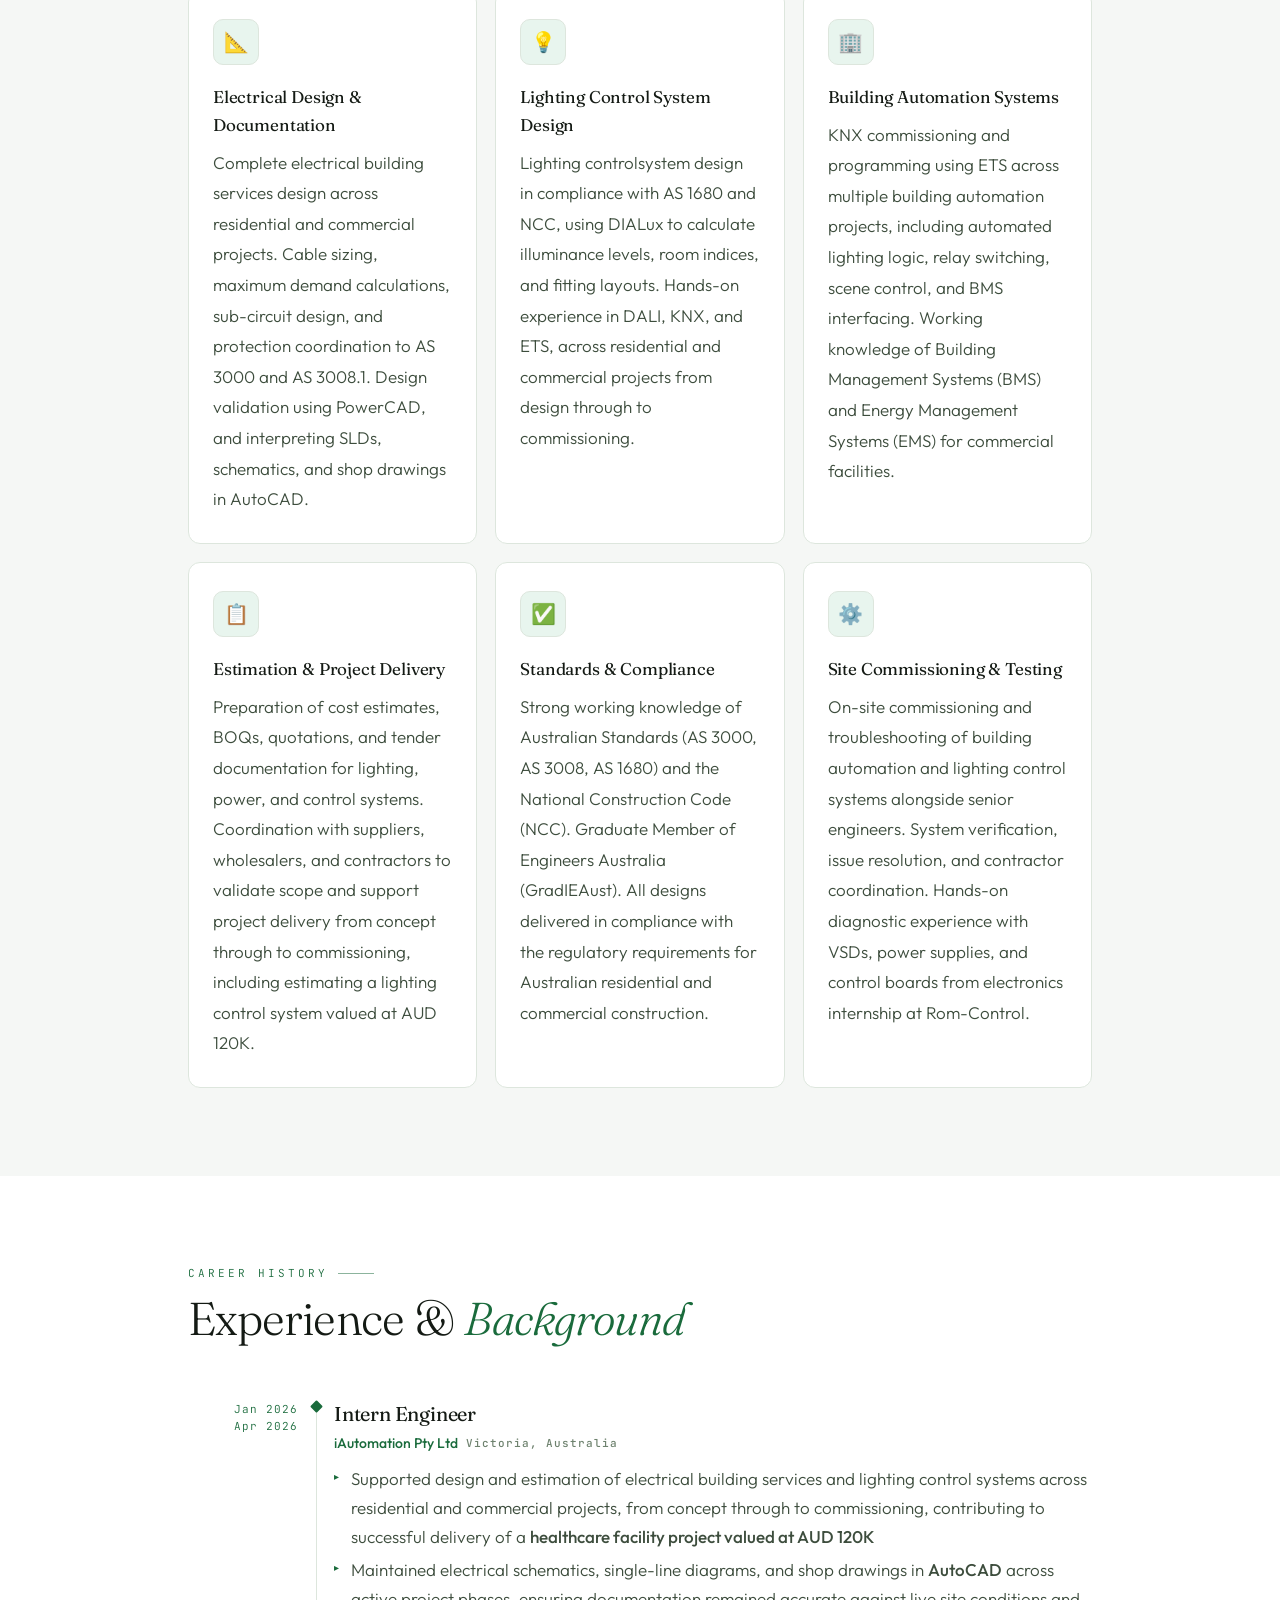
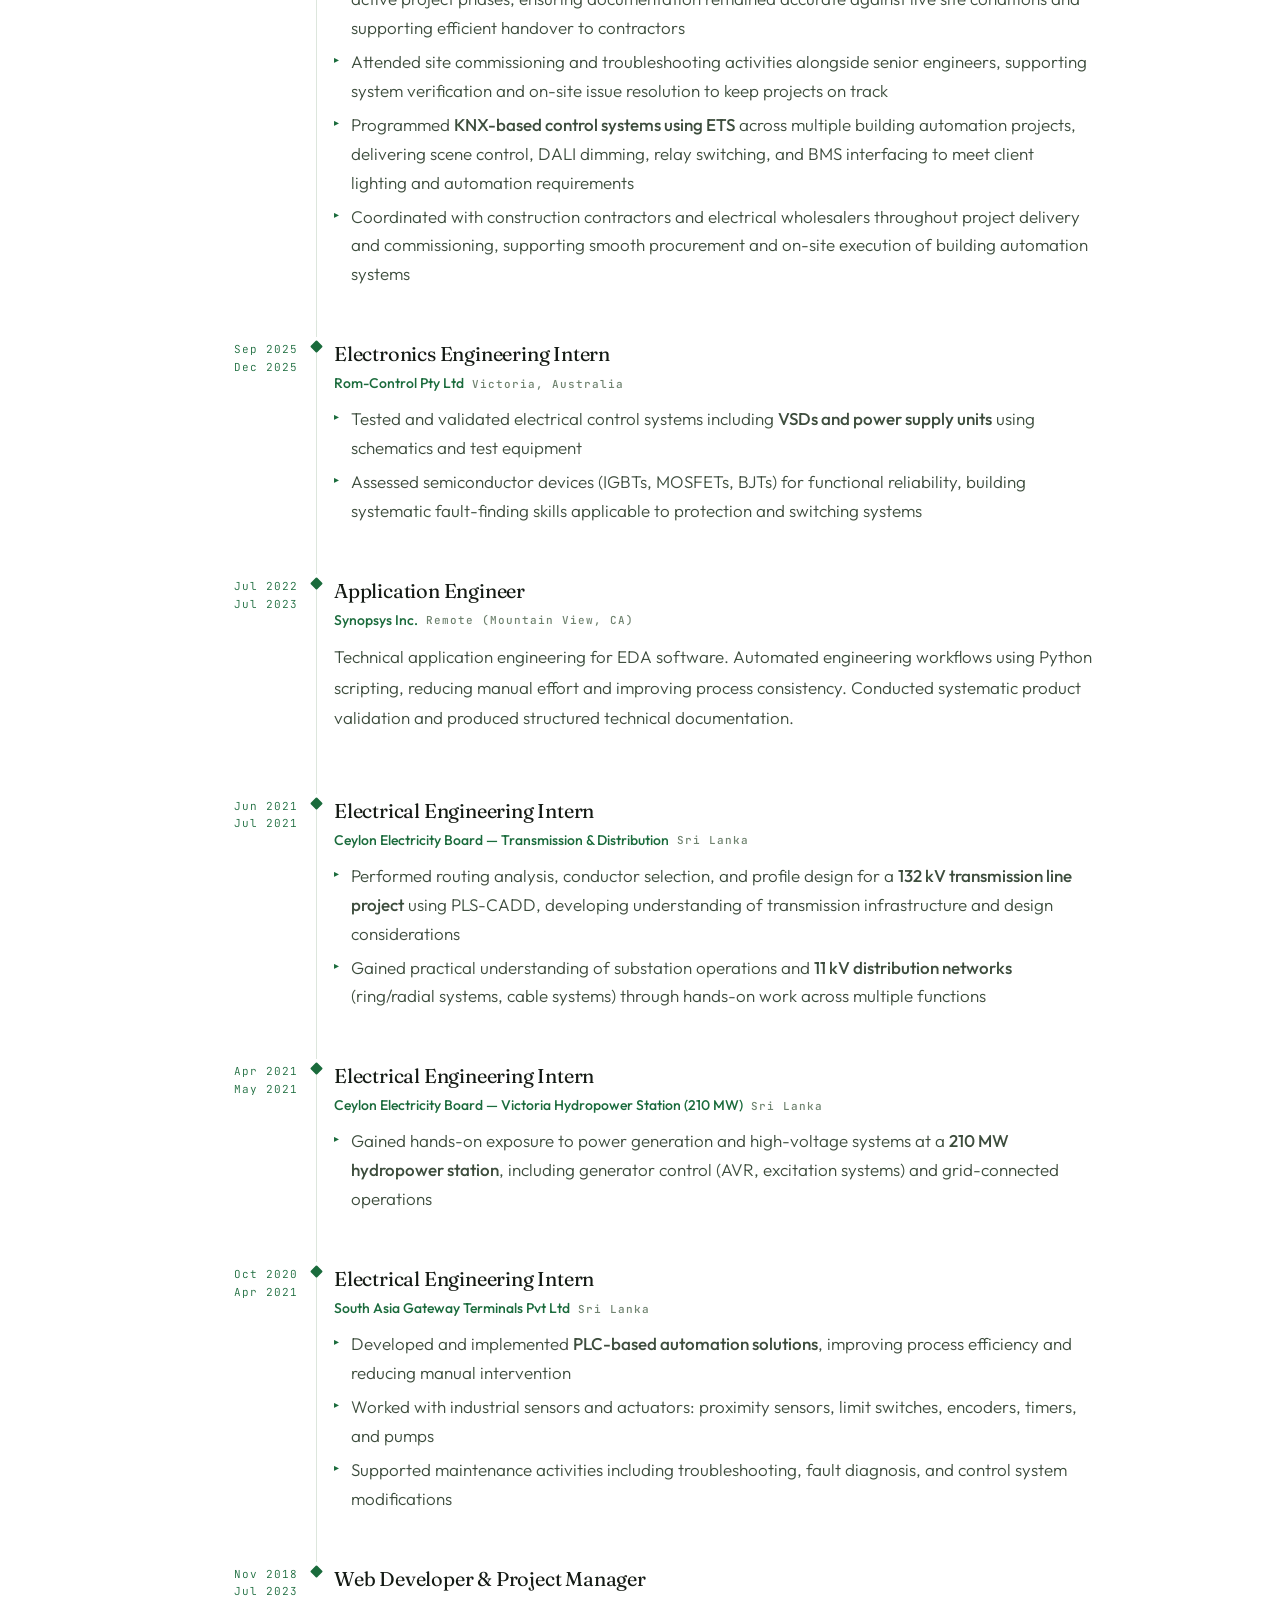
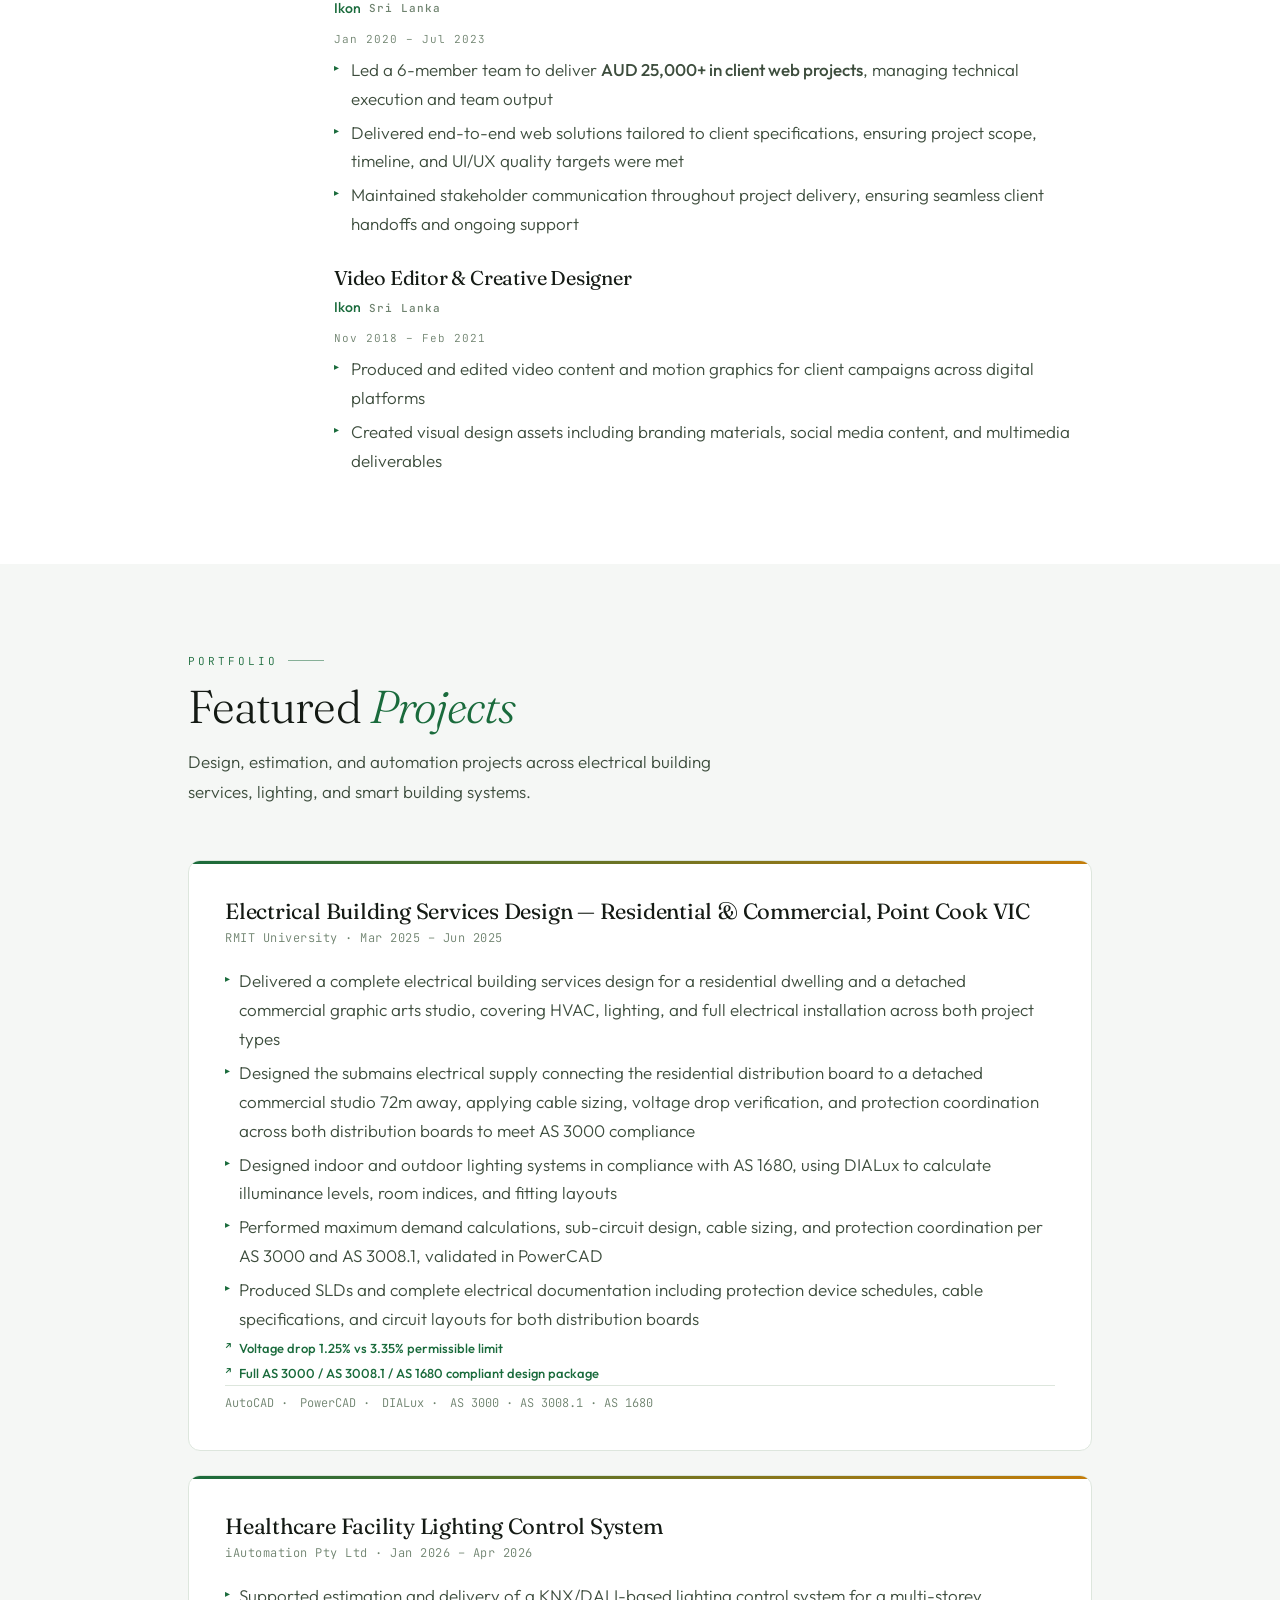
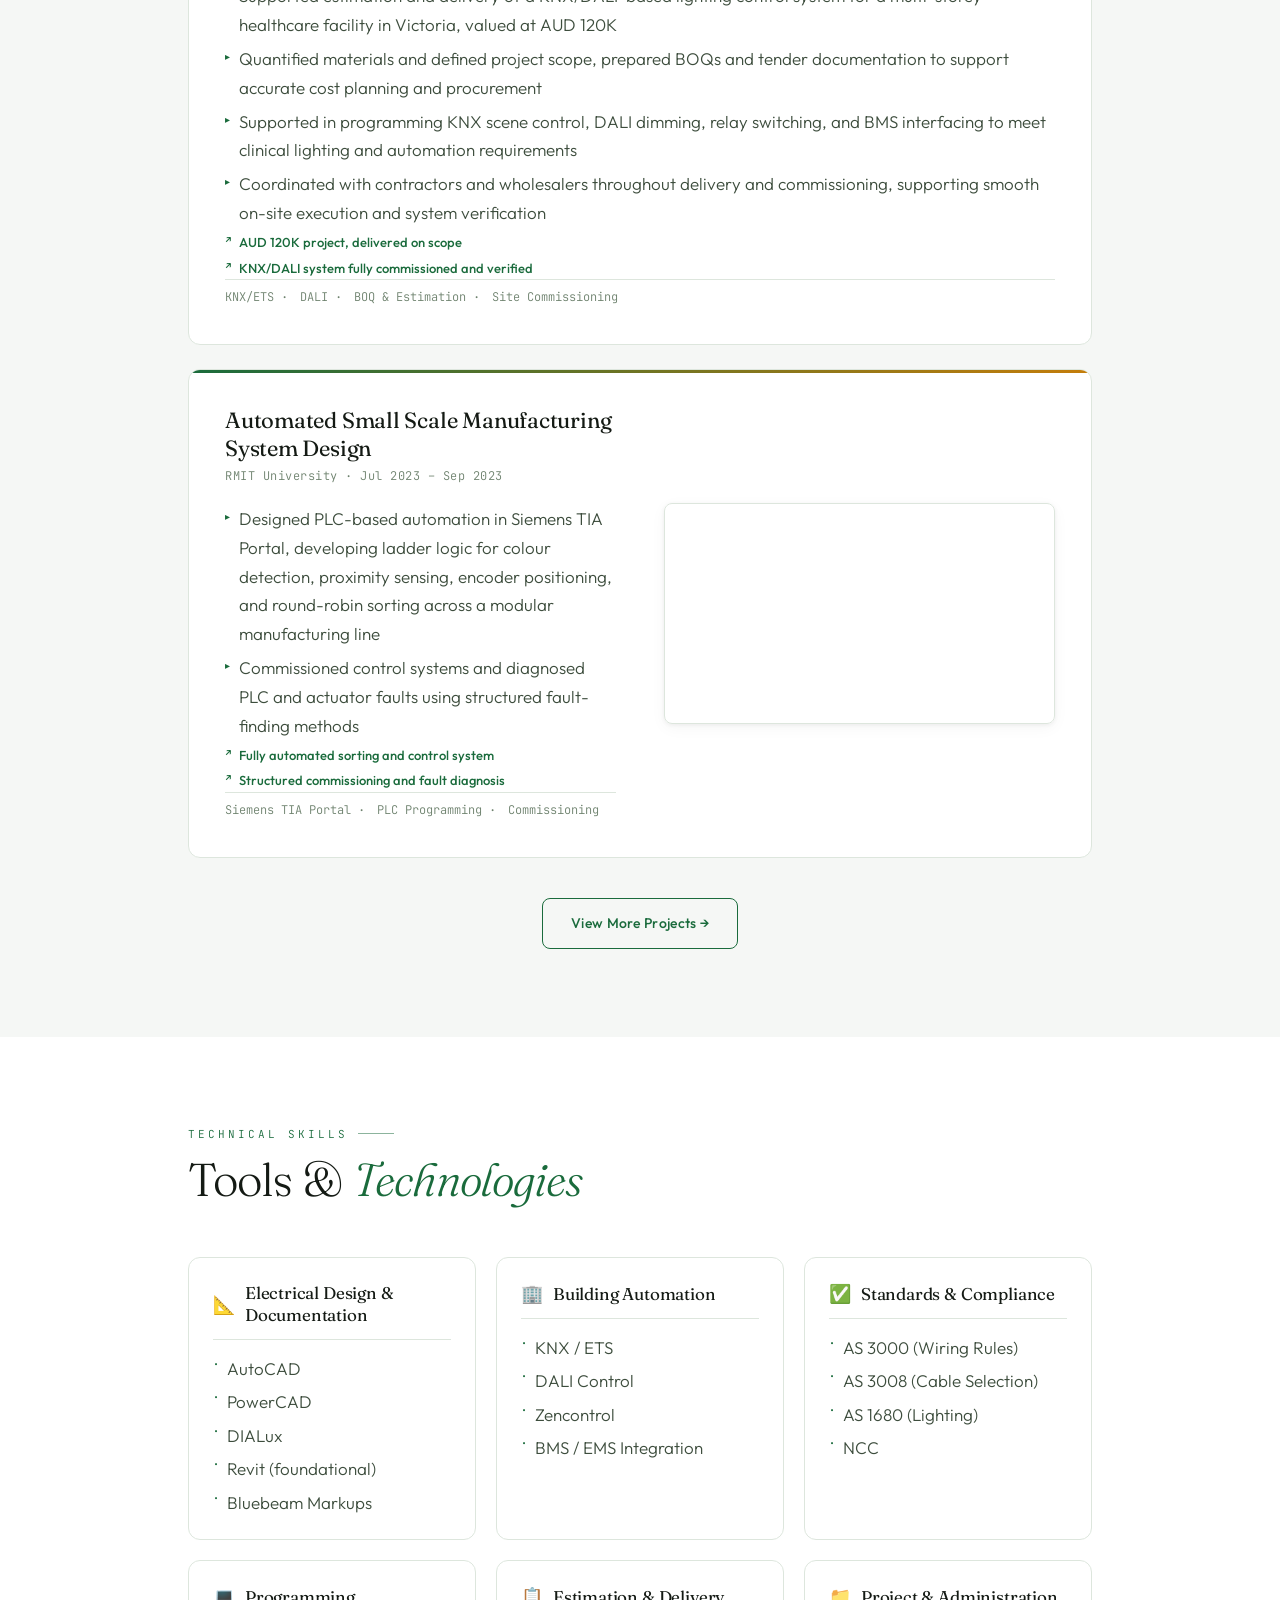
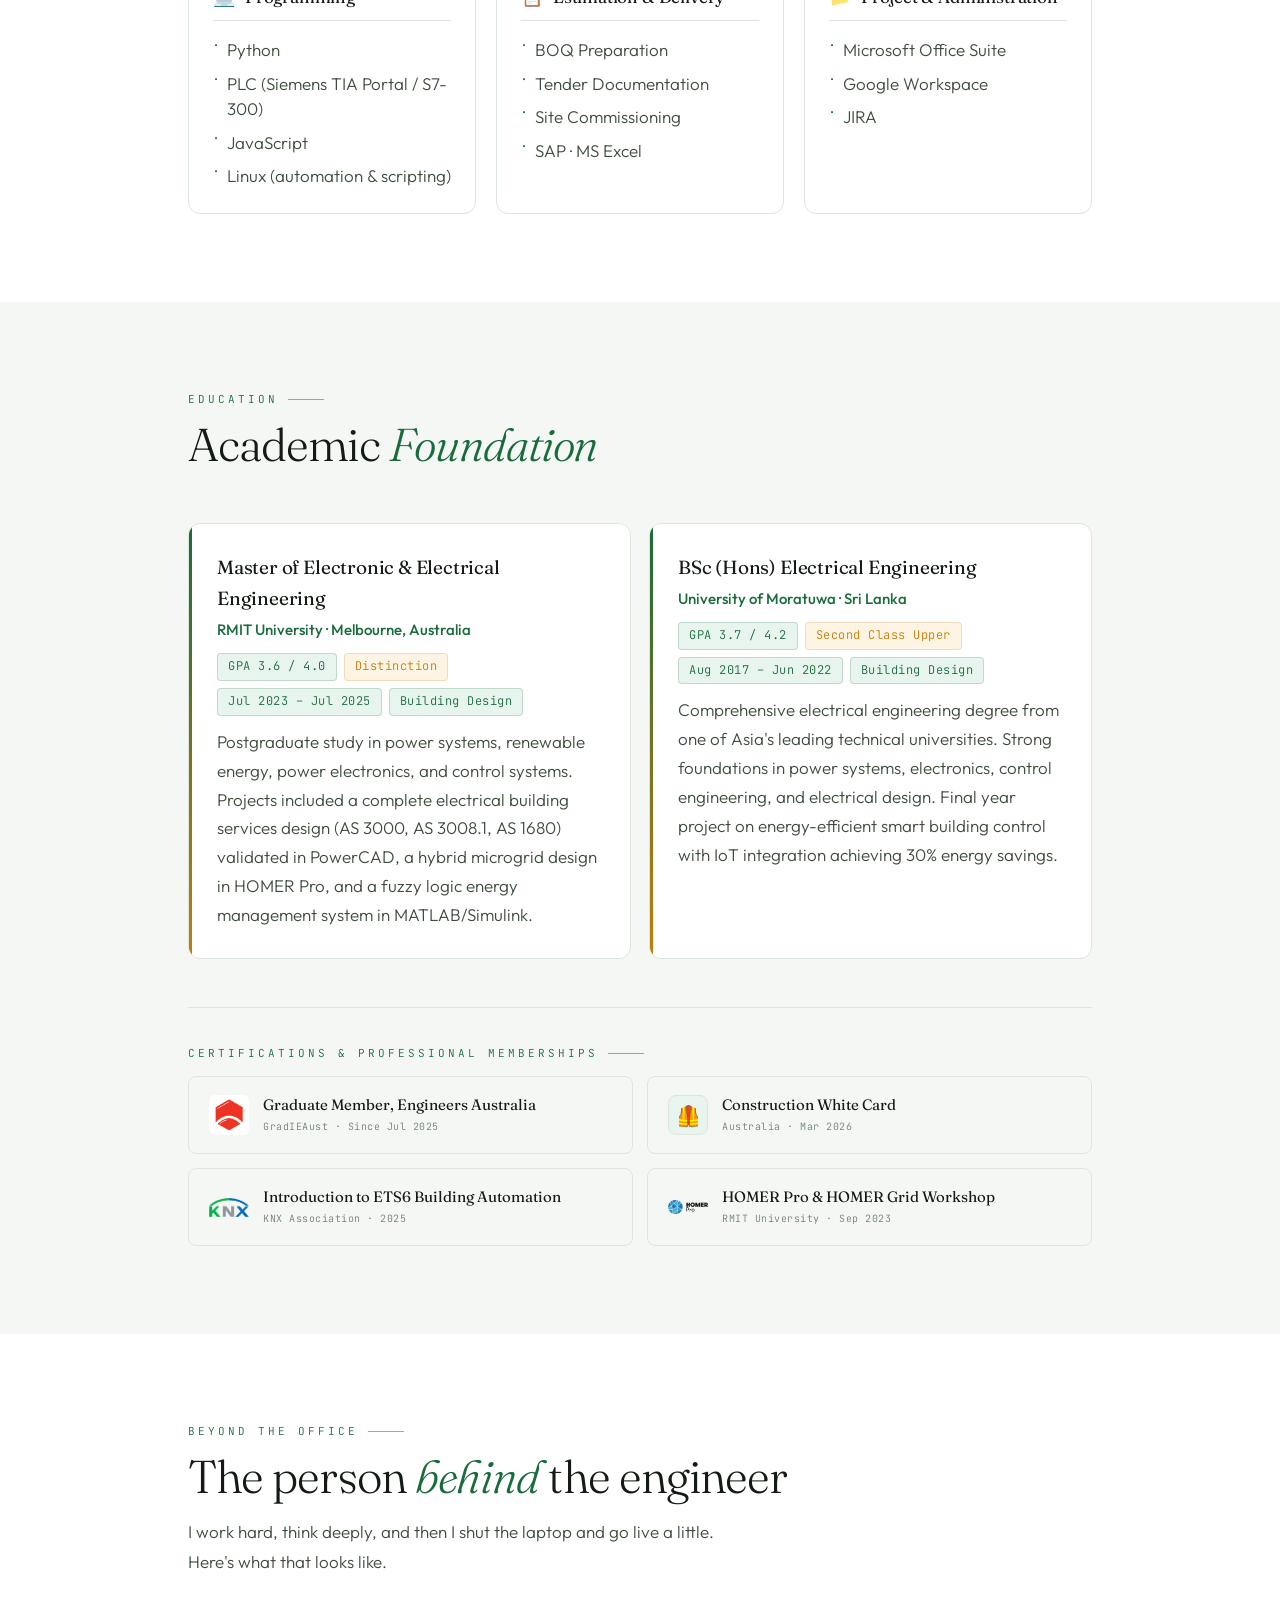
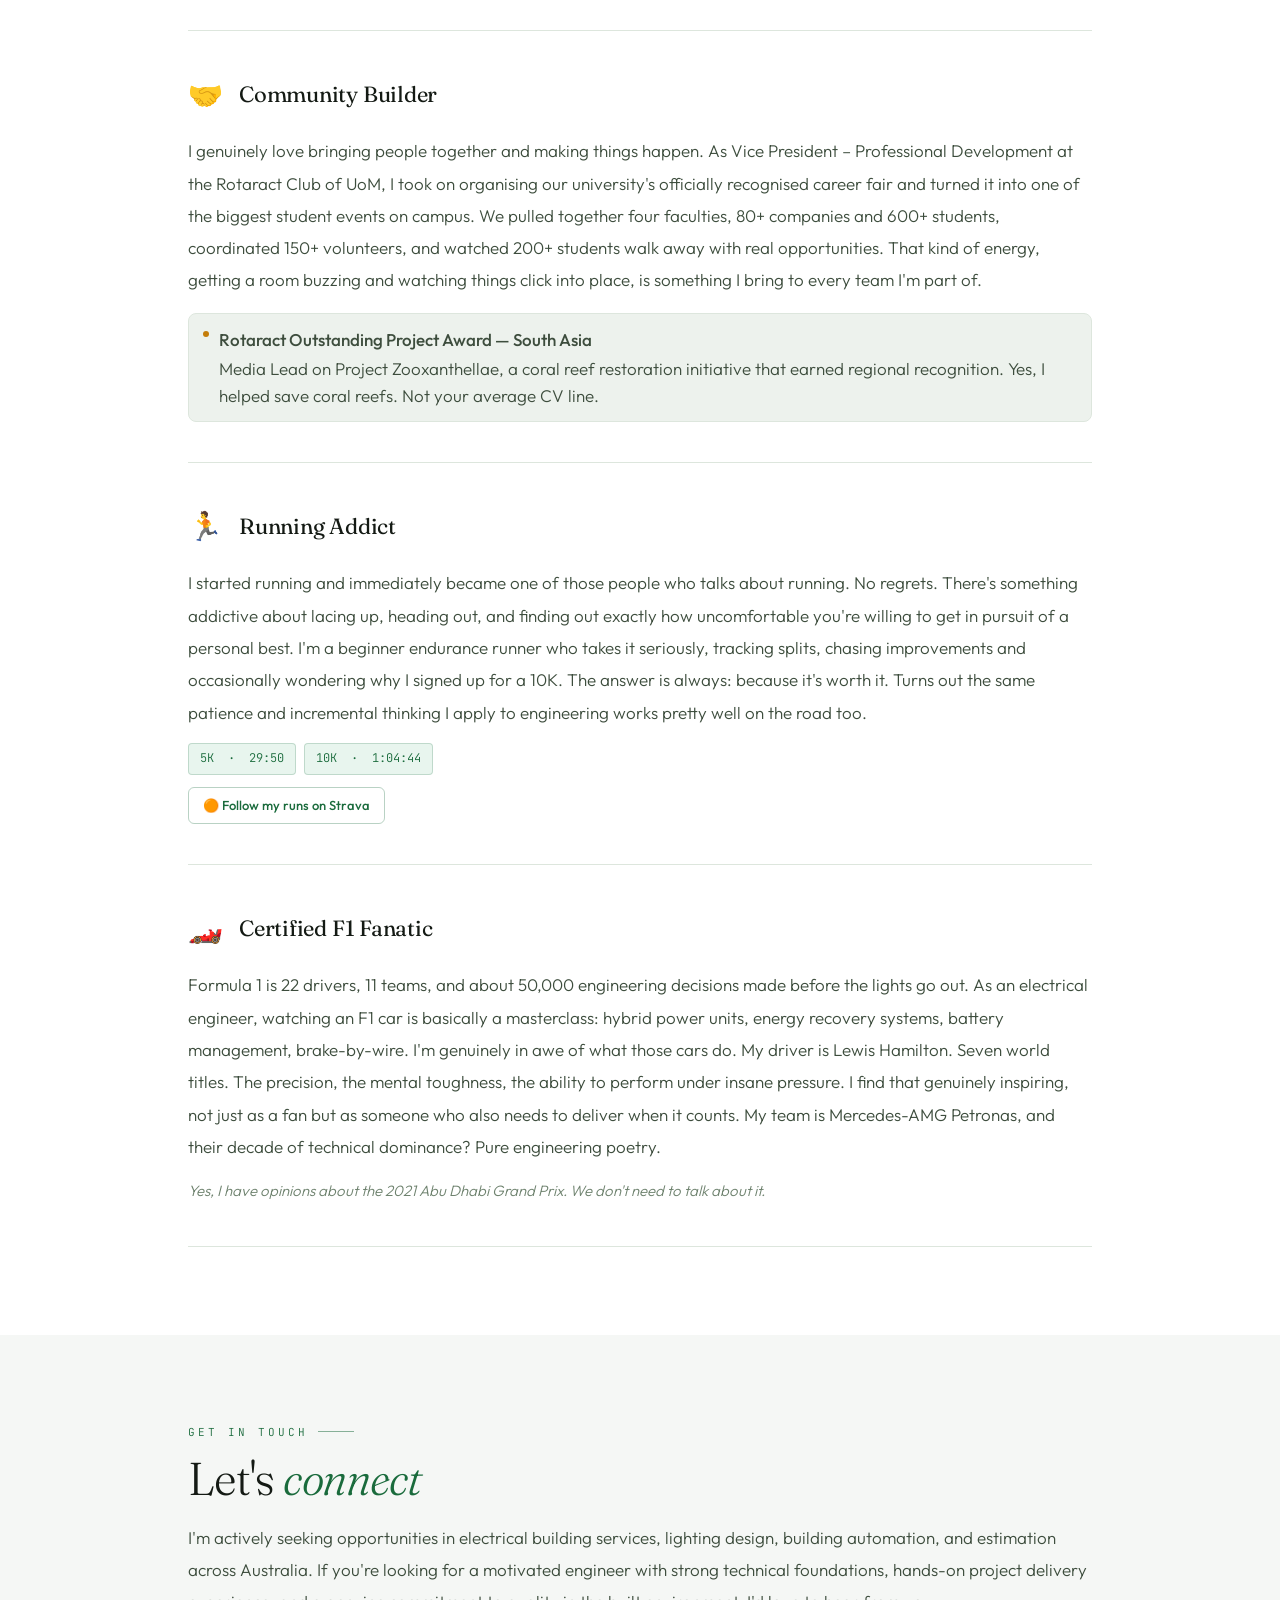
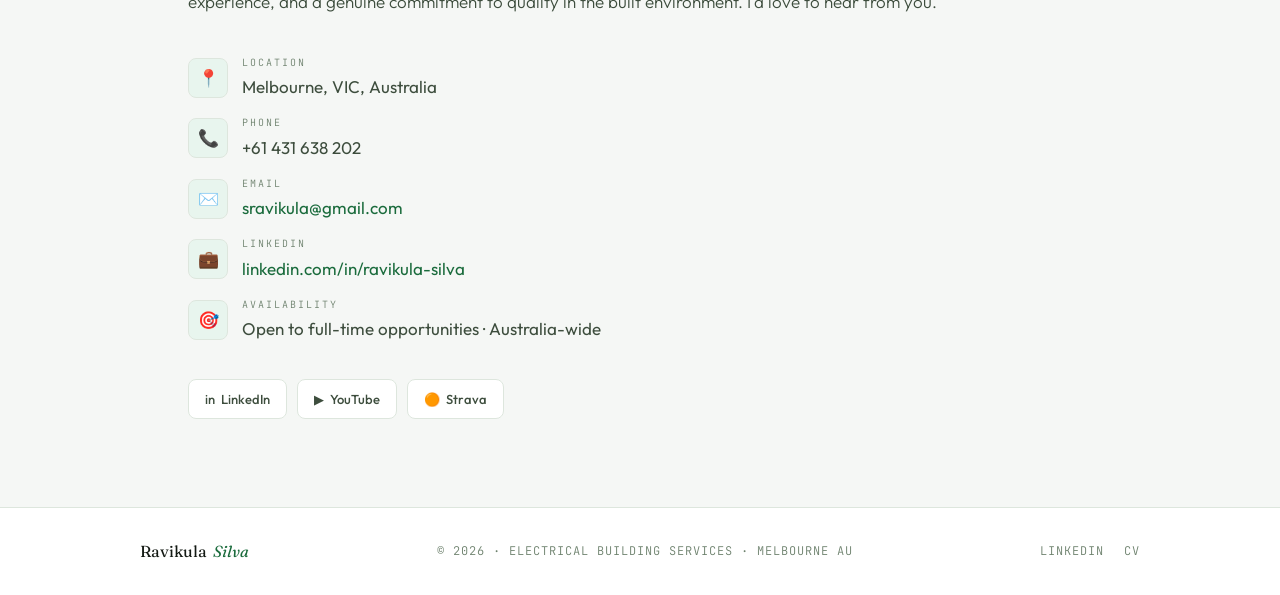
==== commit 632a4a0d: "Reformat Ikon experience entry to standard position-first layout Co-Authored-By: Claude Sonnet 4.6 <" ====
--- a/index.html
+++ b/index.html
@@ -203,22 +203,6 @@
 
       <div class="tl-item reveal">
         <div class="tl-left">
-          <div class="tl-date">Jan 2020<br>Jul 2023</div>
-          <div class="tl-diamond"></div>
-        </div>
-        <div class="tl-right">
-          <div class="tl-role">Web Developer &amp; Project Manager</div>
-          <div class="tl-company">Ikon <span class="tl-loc">Sri Lanka</span></div>
-          <div class="tl-pts">
-            <div class="tl-pt">Led a 6-member team to deliver <strong>AUD 25,000+ in client web projects</strong>, managing technical execution and team output</div>
-            <div class="tl-pt">Delivered end-to-end web solutions tailored to client specifications, ensuring project scope, timeline, and UI/UX quality targets were met</div>
-            <div class="tl-pt">Maintained stakeholder communication throughout project delivery, ensuring seamless client handoffs and ongoing support</div>
-          </div>
-        </div>
-      </div>
-
-      <div class="tl-item reveal">
-        <div class="tl-left">
           <div class="tl-date">Jun 2021<br>Jul 2021</div>
           <div class="tl-diamond"></div>
         </div>
@@ -264,12 +248,22 @@
 
       <div class="tl-item reveal">
         <div class="tl-left">
-          <div class="tl-date">Nov 2018<br>Feb 2021</div>
+          <div class="tl-date">Nov 2018<br>Jul 2023</div>
           <div class="tl-diamond"></div>
         </div>
         <div class="tl-right">
-          <div class="tl-role">Video Editor &amp; Creative Designer</div>
+          <div class="tl-role">Web Developer &amp; Project Manager</div>
           <div class="tl-company">Ikon <span class="tl-loc">Sri Lanka</span></div>
+          <div class="tl-loc" style="margin-bottom:8px">Jan 2020 – Jul 2023</div>
+          <div class="tl-pts">
+            <div class="tl-pt">Led a 6-member team to deliver <strong>AUD 25,000+ in client web projects</strong>, managing technical execution and team output</div>
+            <div class="tl-pt">Delivered end-to-end web solutions tailored to client specifications, ensuring project scope, timeline, and UI/UX quality targets were met</div>
+            <div class="tl-pt">Maintained stakeholder communication throughout project delivery, ensuring seamless client handoffs and ongoing support</div>
+          </div>
+
+          <div class="tl-role" style="margin-top:22px">Video Editor &amp; Creative Designer</div>
+          <div class="tl-company">Ikon <span class="tl-loc">Sri Lanka</span></div>
+          <div class="tl-loc" style="margin-bottom:8px">Nov 2018 – Feb 2021</div>
           <div class="tl-pts">
             <div class="tl-pt">Produced and edited video content and motion graphics for client campaigns across digital platforms</div>
             <div class="tl-pt">Created visual design assets including branding materials, social media content, and multimedia deliverables</div>
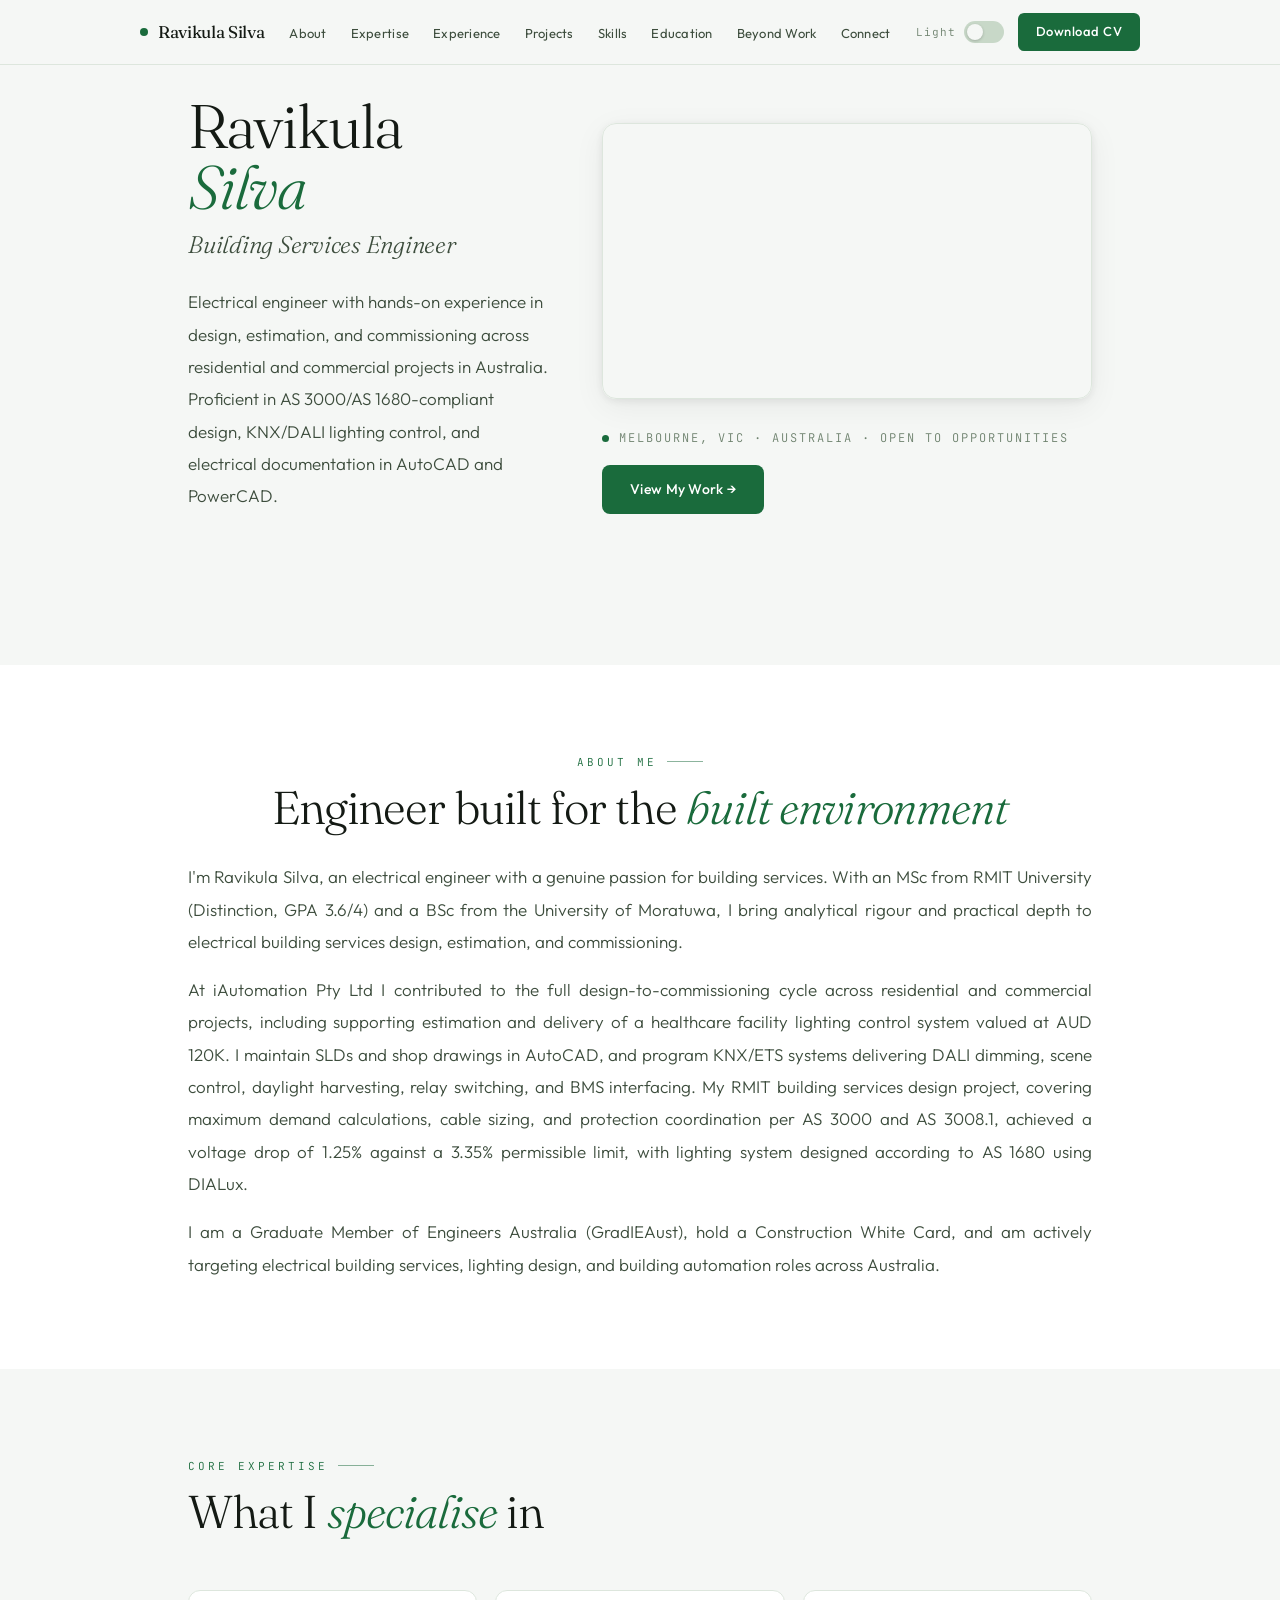
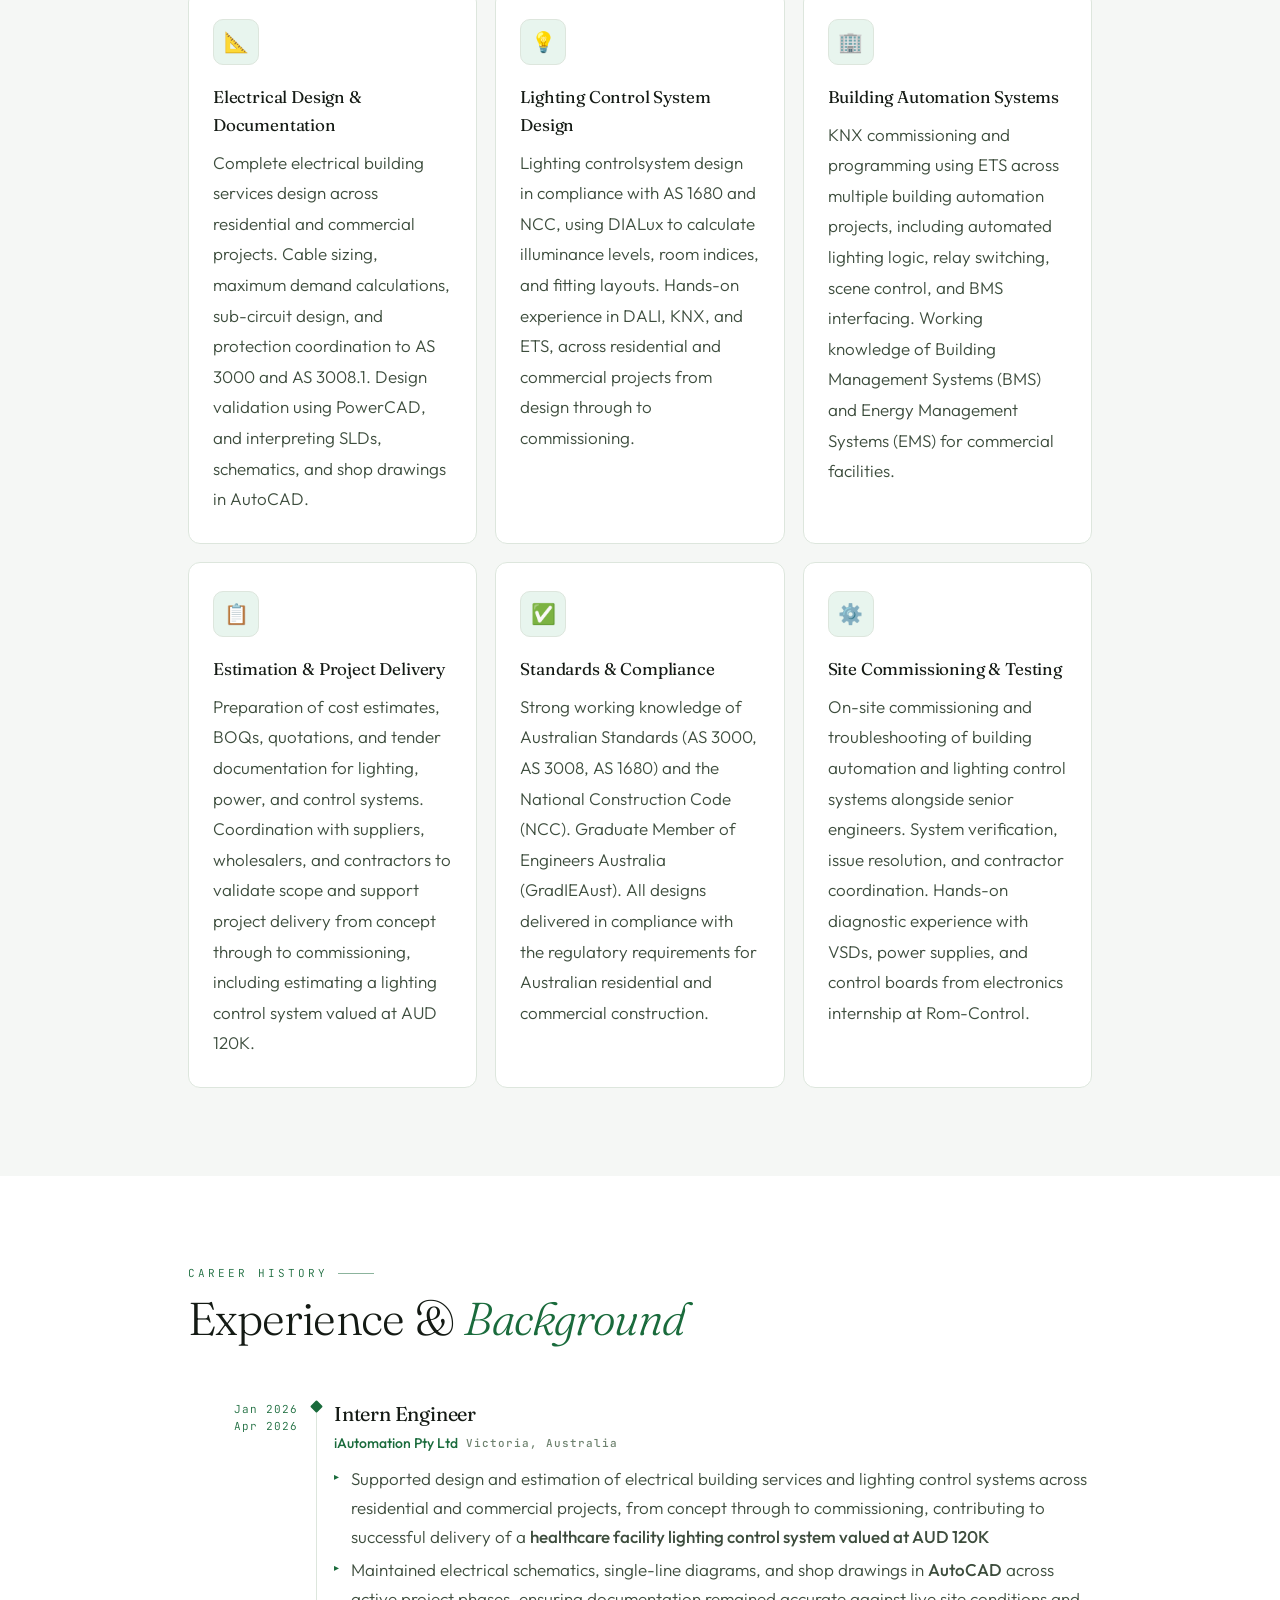
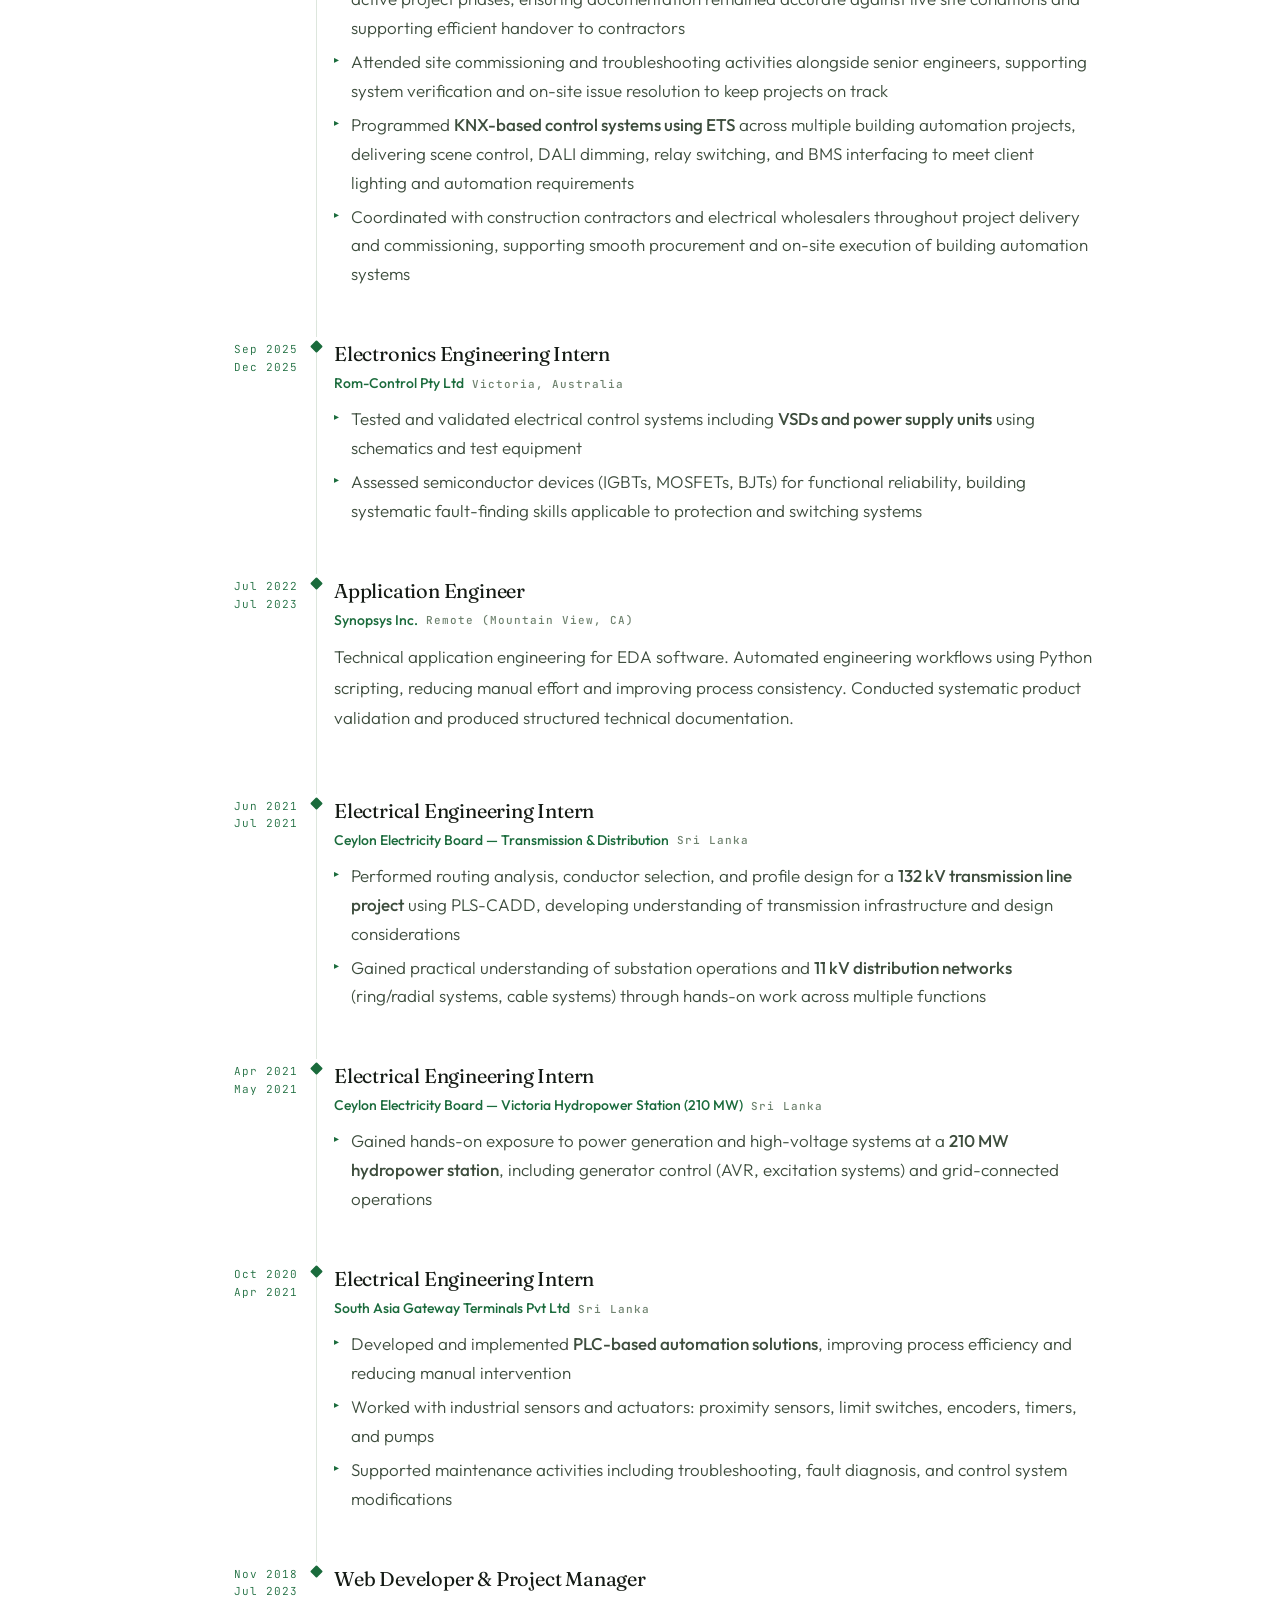
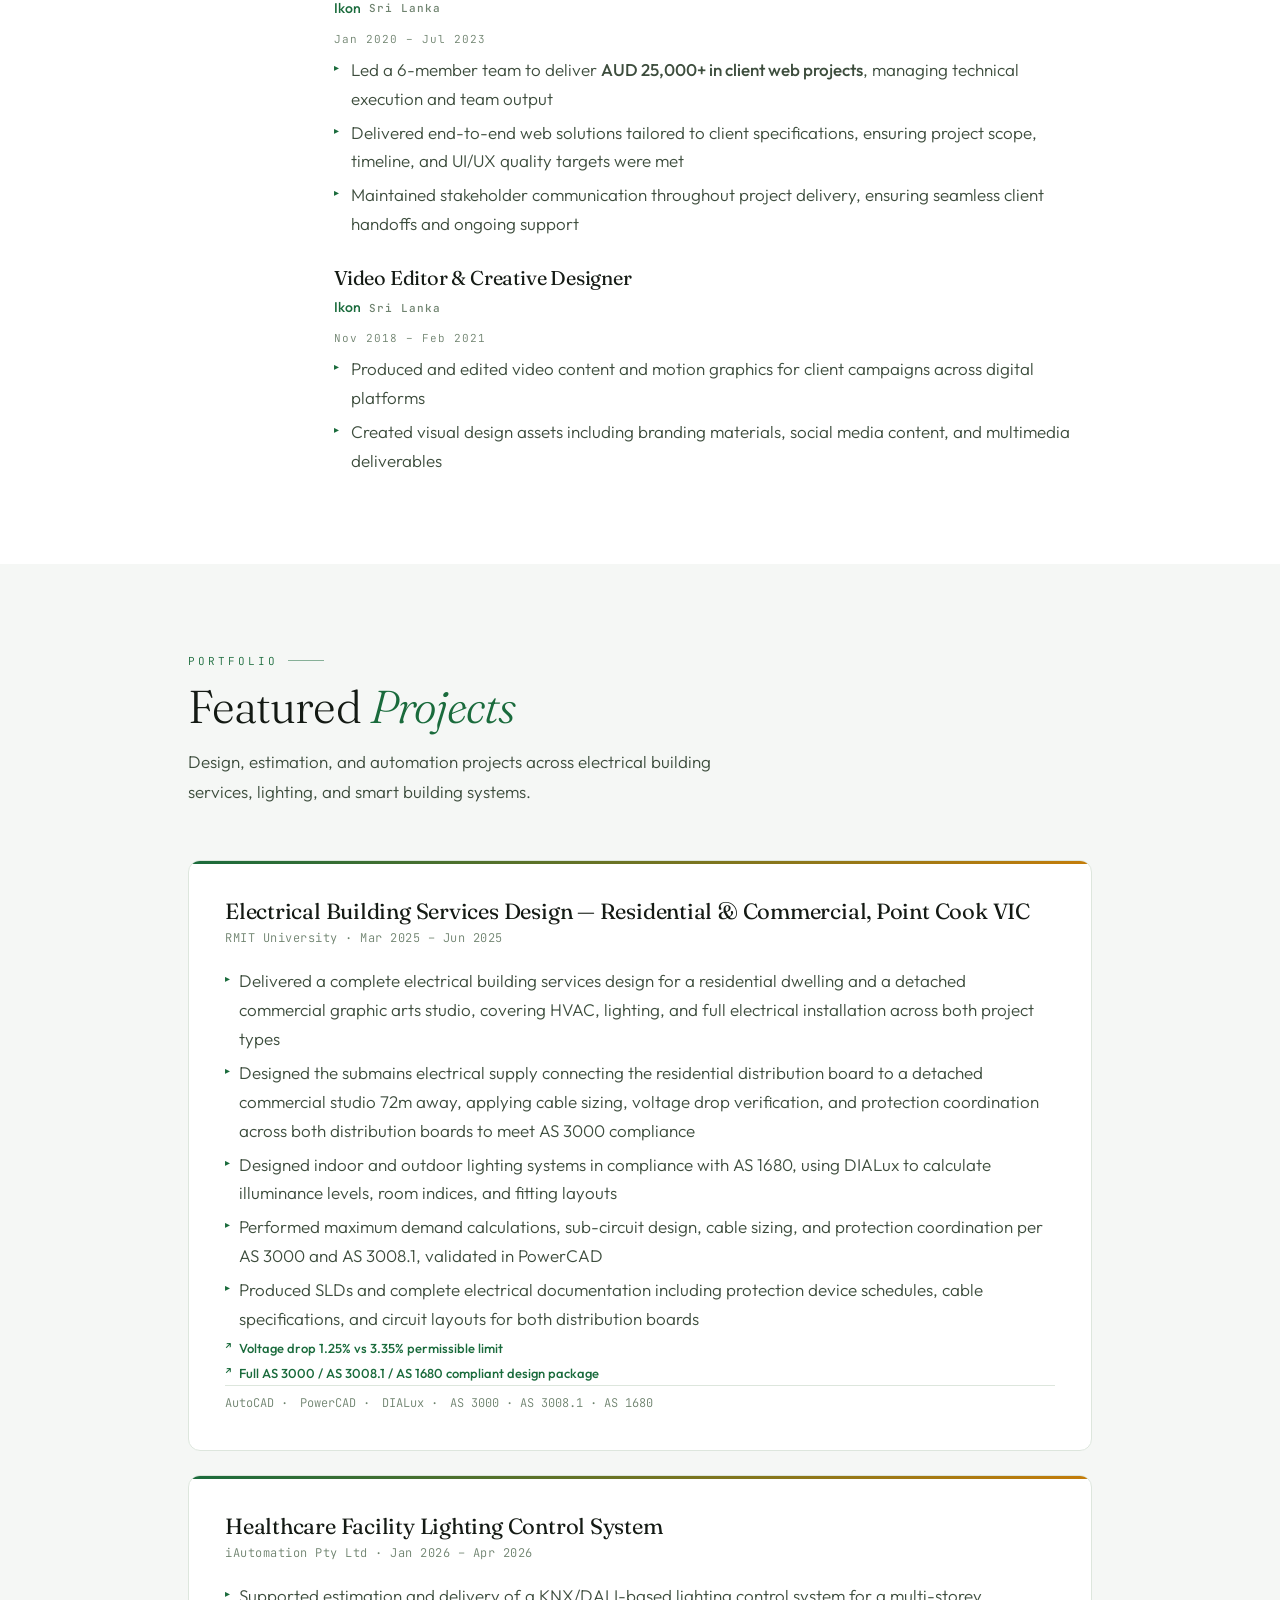
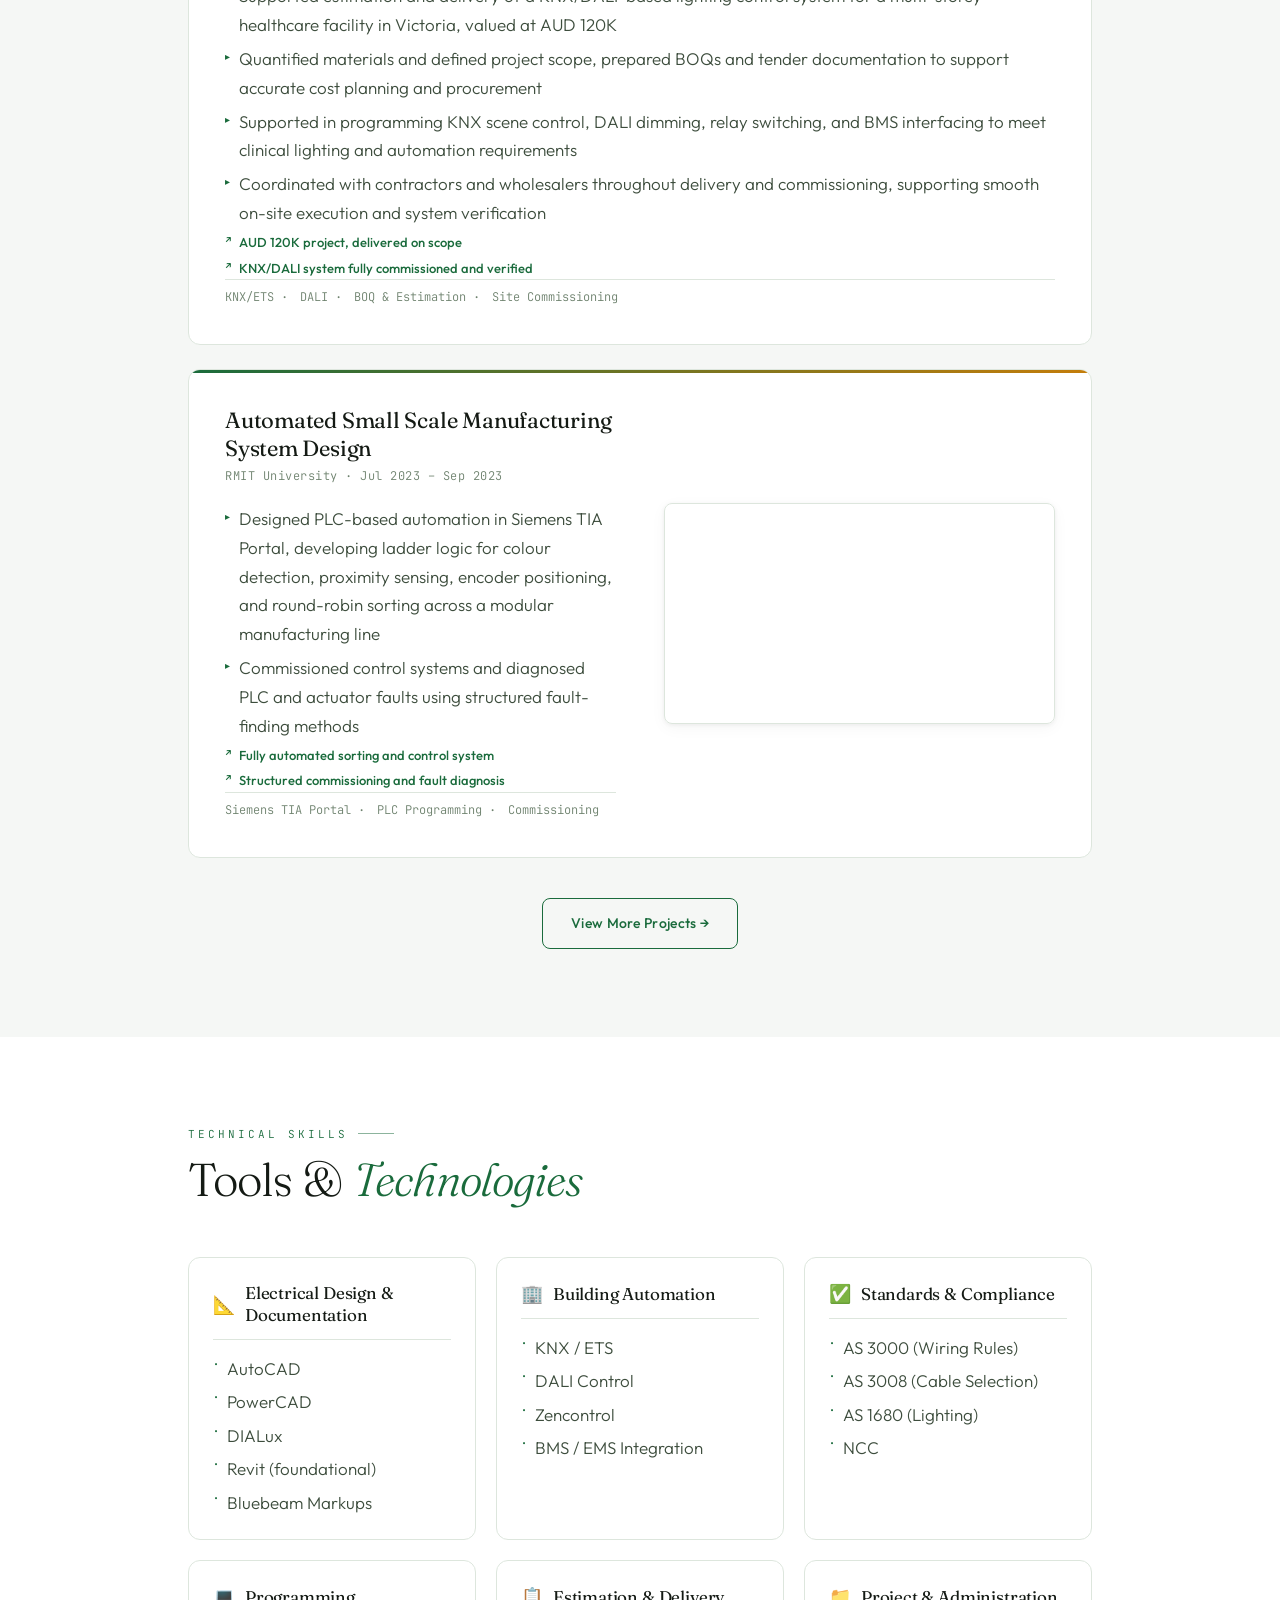
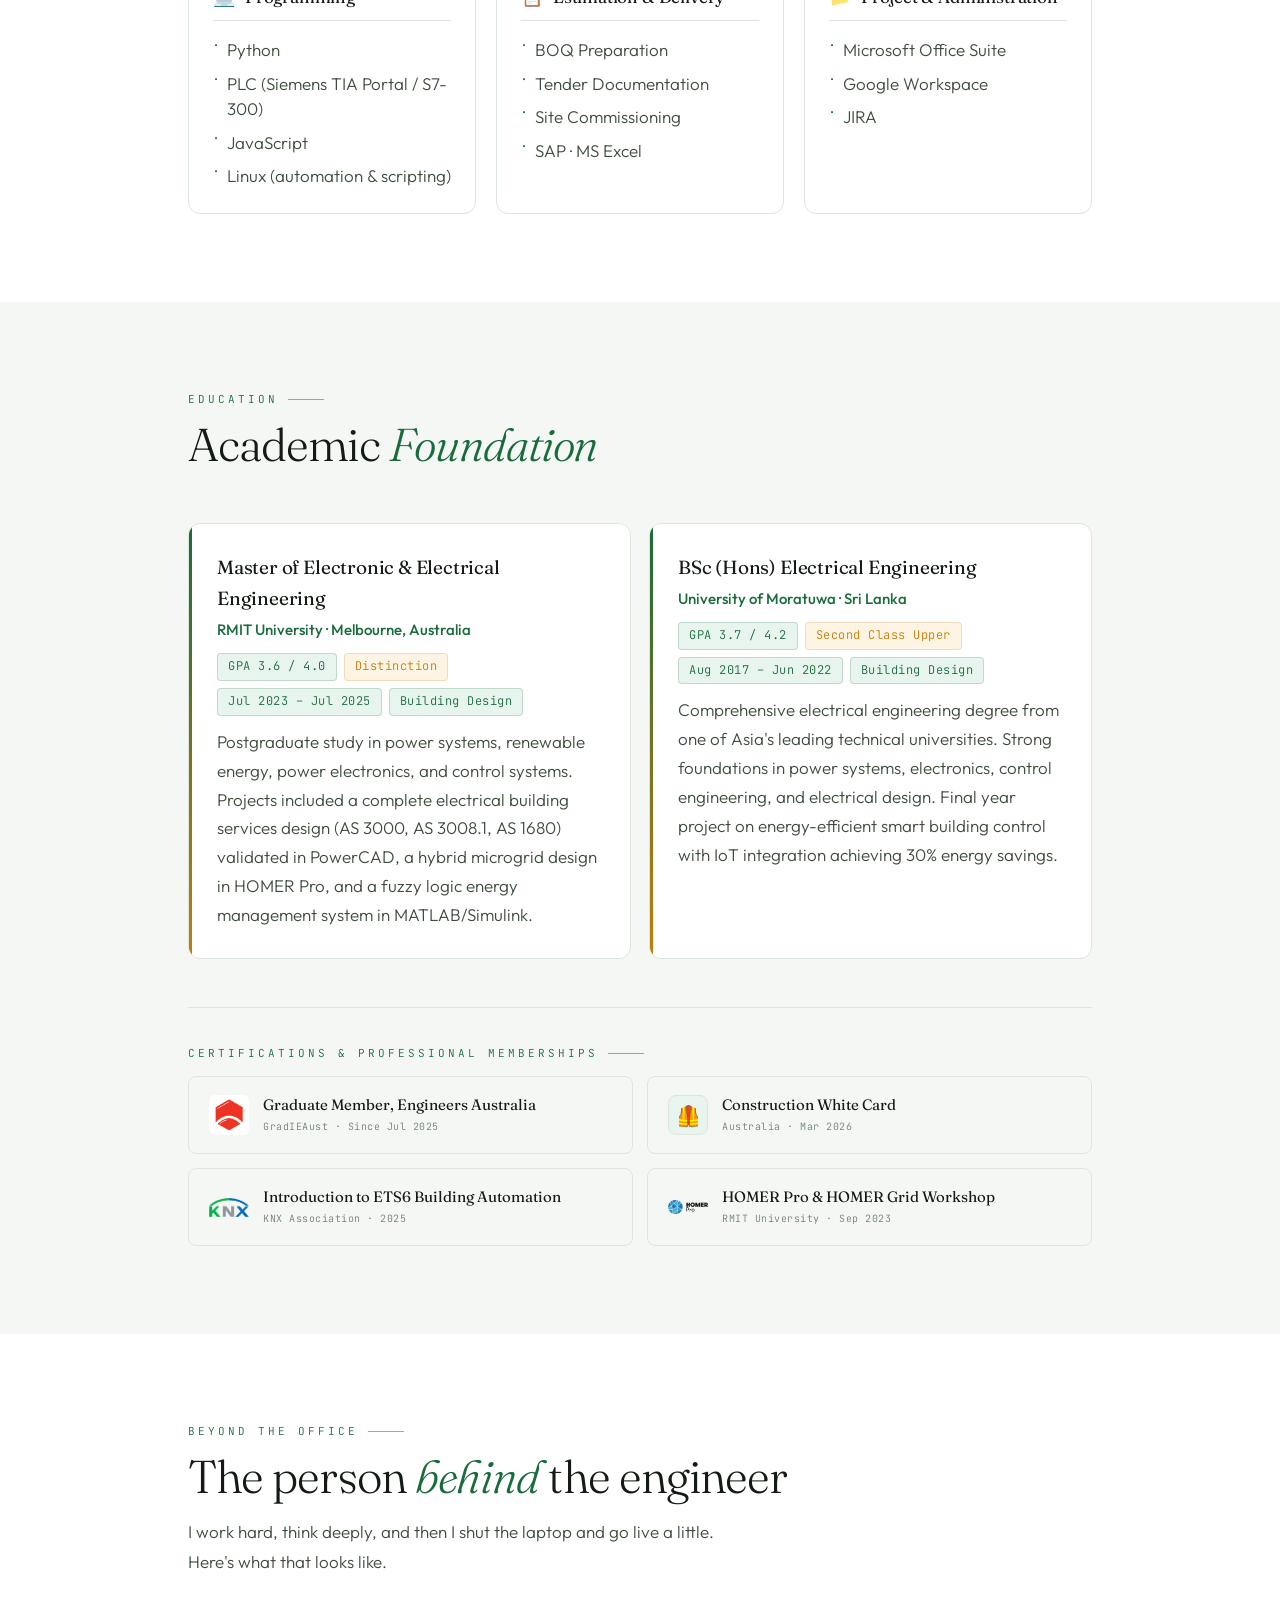
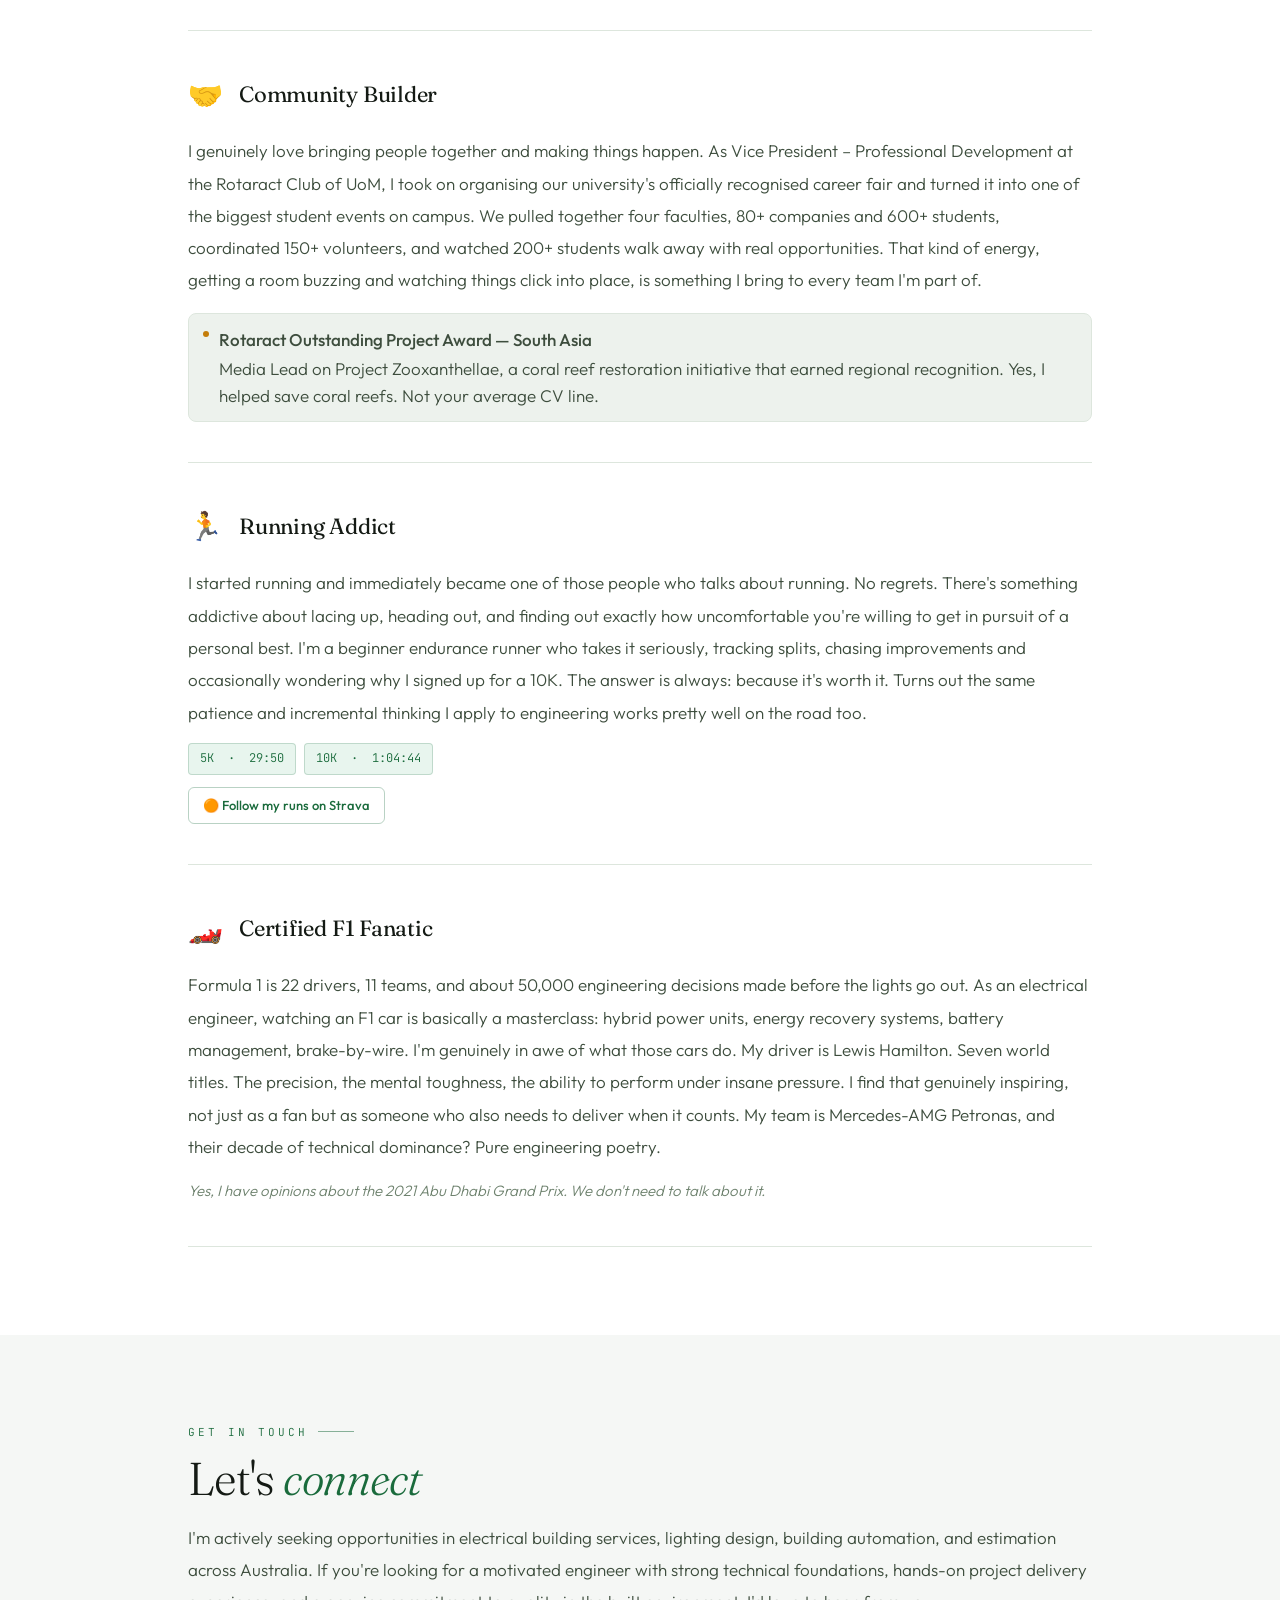
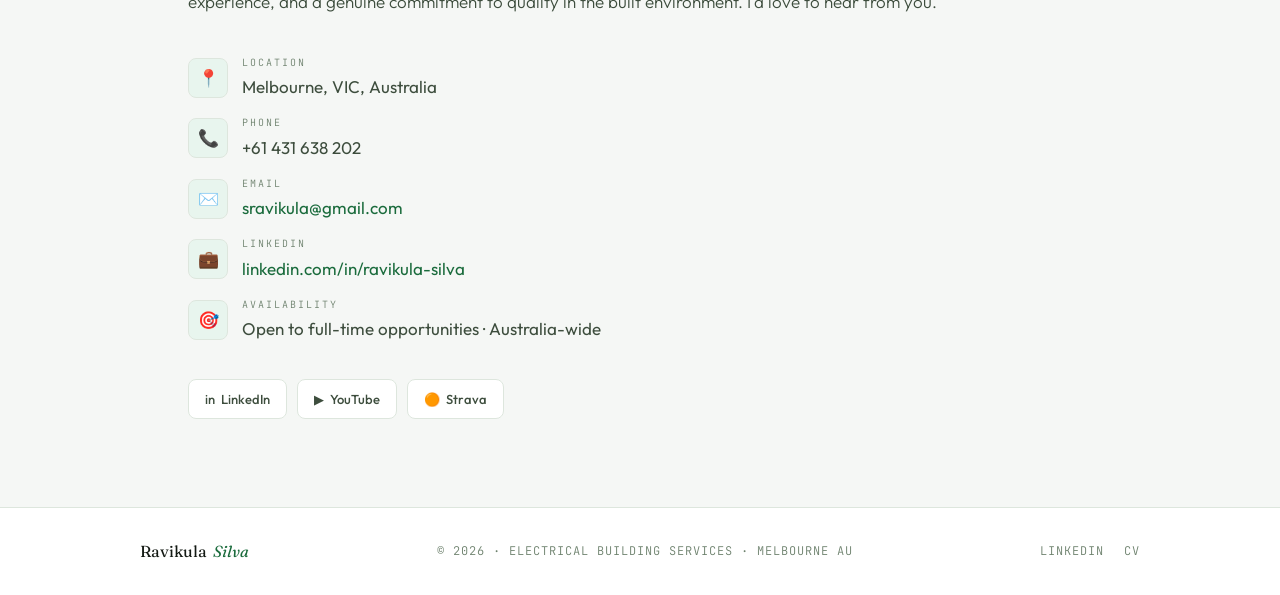
==== commit a40427f3: "Add Google Analytics (G-GCCTSZGXBN) to all pages Co-Authored-By: Claude Sonnet 4.6 <noreply@anthropi" ====
--- a/index.html
+++ b/index.html
@@ -8,6 +8,14 @@
   <link rel="preconnect" href="https://fonts.googleapis.com">
   <link href="https://fonts.googleapis.com/css2?family=Fraunces:ital,wght@0,300;0,400;0,600;1,300;1,400&family=Outfit:wght@300;400;500;600&family=JetBrains+Mono:wght@400;500&display=swap" rel="stylesheet">
   <link rel="stylesheet" href="styles.css">
+  <!-- Google tag (gtag.js) -->
+  <script async src="https://www.googletagmanager.com/gtag/js?id=G-GCCTSZGXBN"></script>
+  <script>
+    window.dataLayer = window.dataLayer || [];
+    function gtag(){dataLayer.push(arguments);}
+    gtag('js', new Date());
+    gtag('config', 'G-GCCTSZGXBN');
+  </script>
 </head>
 <body>
 
@@ -165,7 +173,7 @@
           <div class="tl-role">Intern Engineer</div>
           <div class="tl-company">iAutomation Pty Ltd <span class="tl-loc">Victoria, Australia</span></div>
           <div class="tl-pts">
-            <div class="tl-pt">Supported design and estimation of electrical building services and lighting control systems across residential and commercial projects, from concept through to commissioning, contributing to successful delivery of a <strong>healthcare facility project valued at AUD 120K</strong></div>
+            <div class="tl-pt">Supported design and estimation of electrical building services and lighting control systems across residential and commercial projects, from concept through to commissioning, contributing to successful delivery of a <strong>healthcare facility lighting control system valued at AUD 120K</strong></div>
             <div class="tl-pt">Maintained electrical schematics, single-line diagrams, and shop drawings in <strong>AutoCAD</strong> across active project phases, ensuring documentation remained accurate against live site conditions and supporting efficient handover to contractors</div>
             <div class="tl-pt">Attended site commissioning and troubleshooting activities alongside senior engineers, supporting system verification and on-site issue resolution to keep projects on track</div>
             <div class="tl-pt">Programmed <strong>KNX-based control systems using ETS</strong> across multiple building automation projects, delivering scene control, DALI dimming, relay switching, and BMS interfacing to meet client lighting and automation requirements</div>
